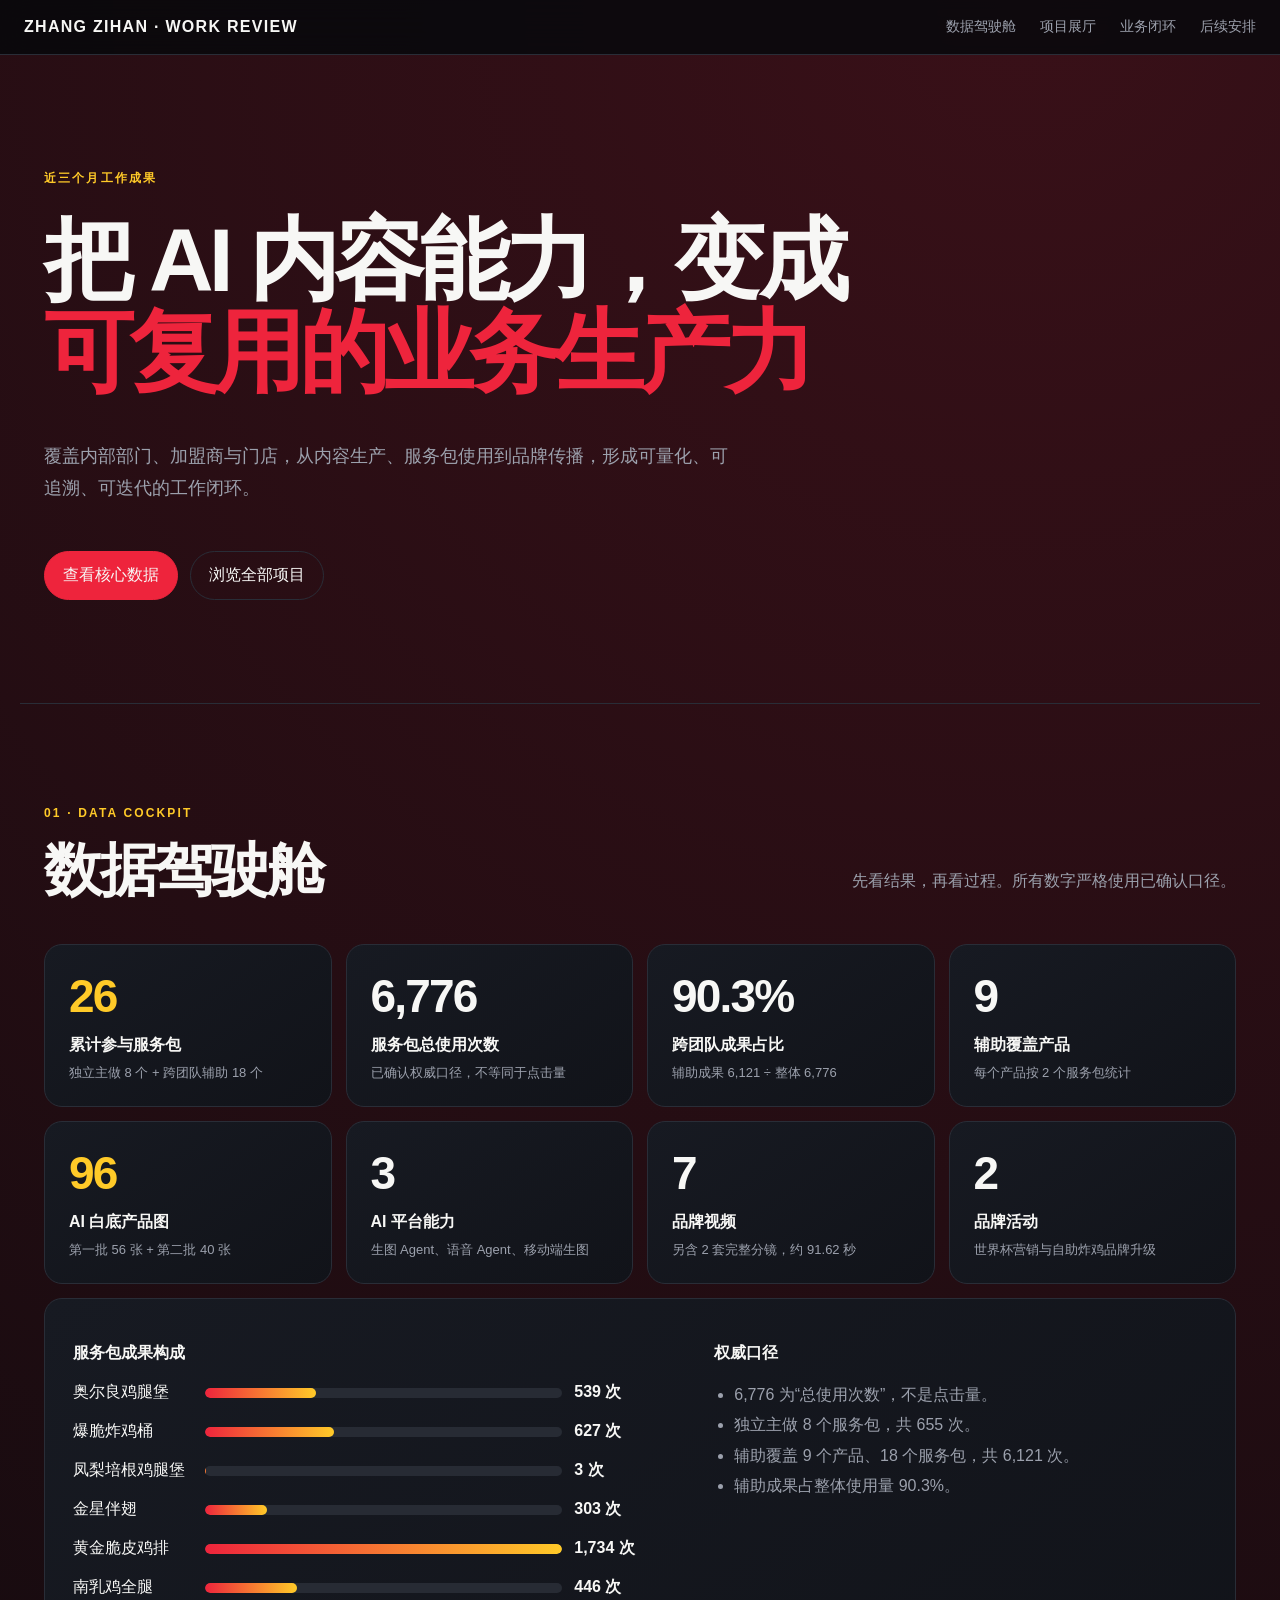
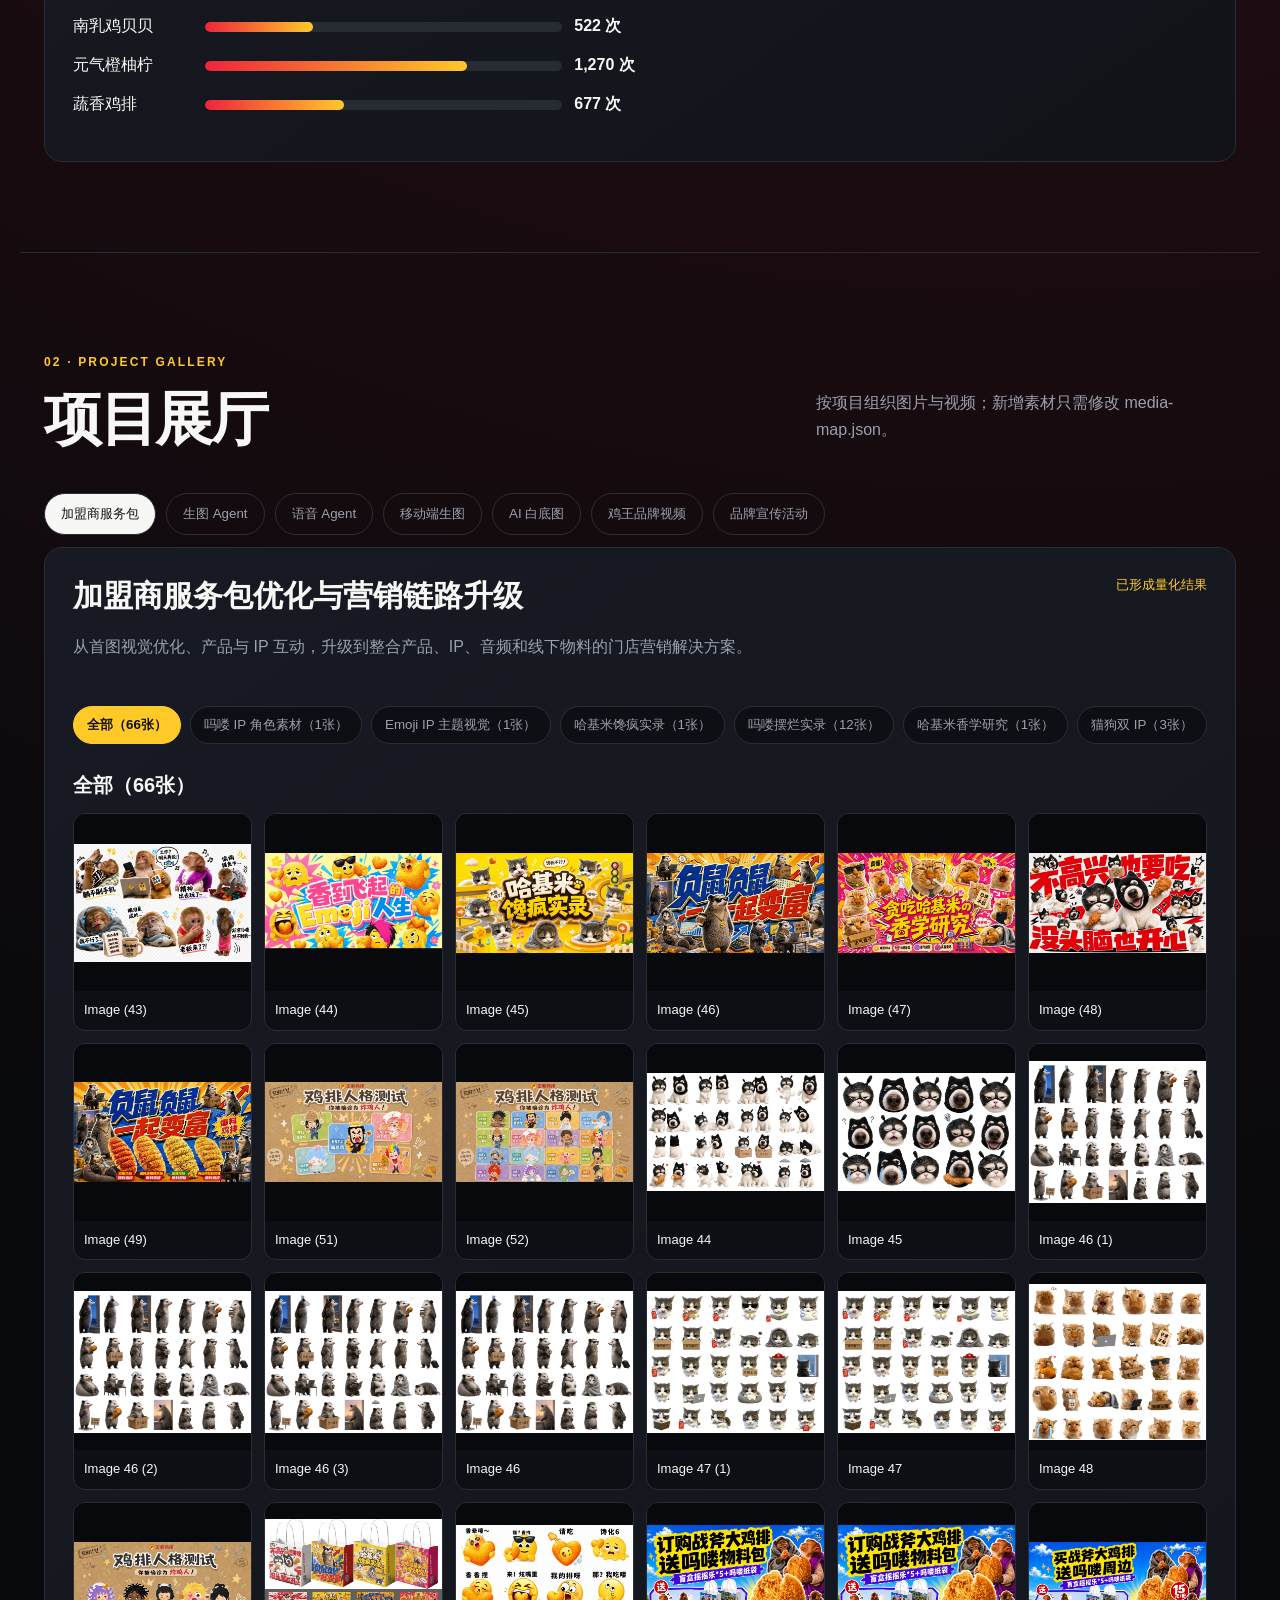
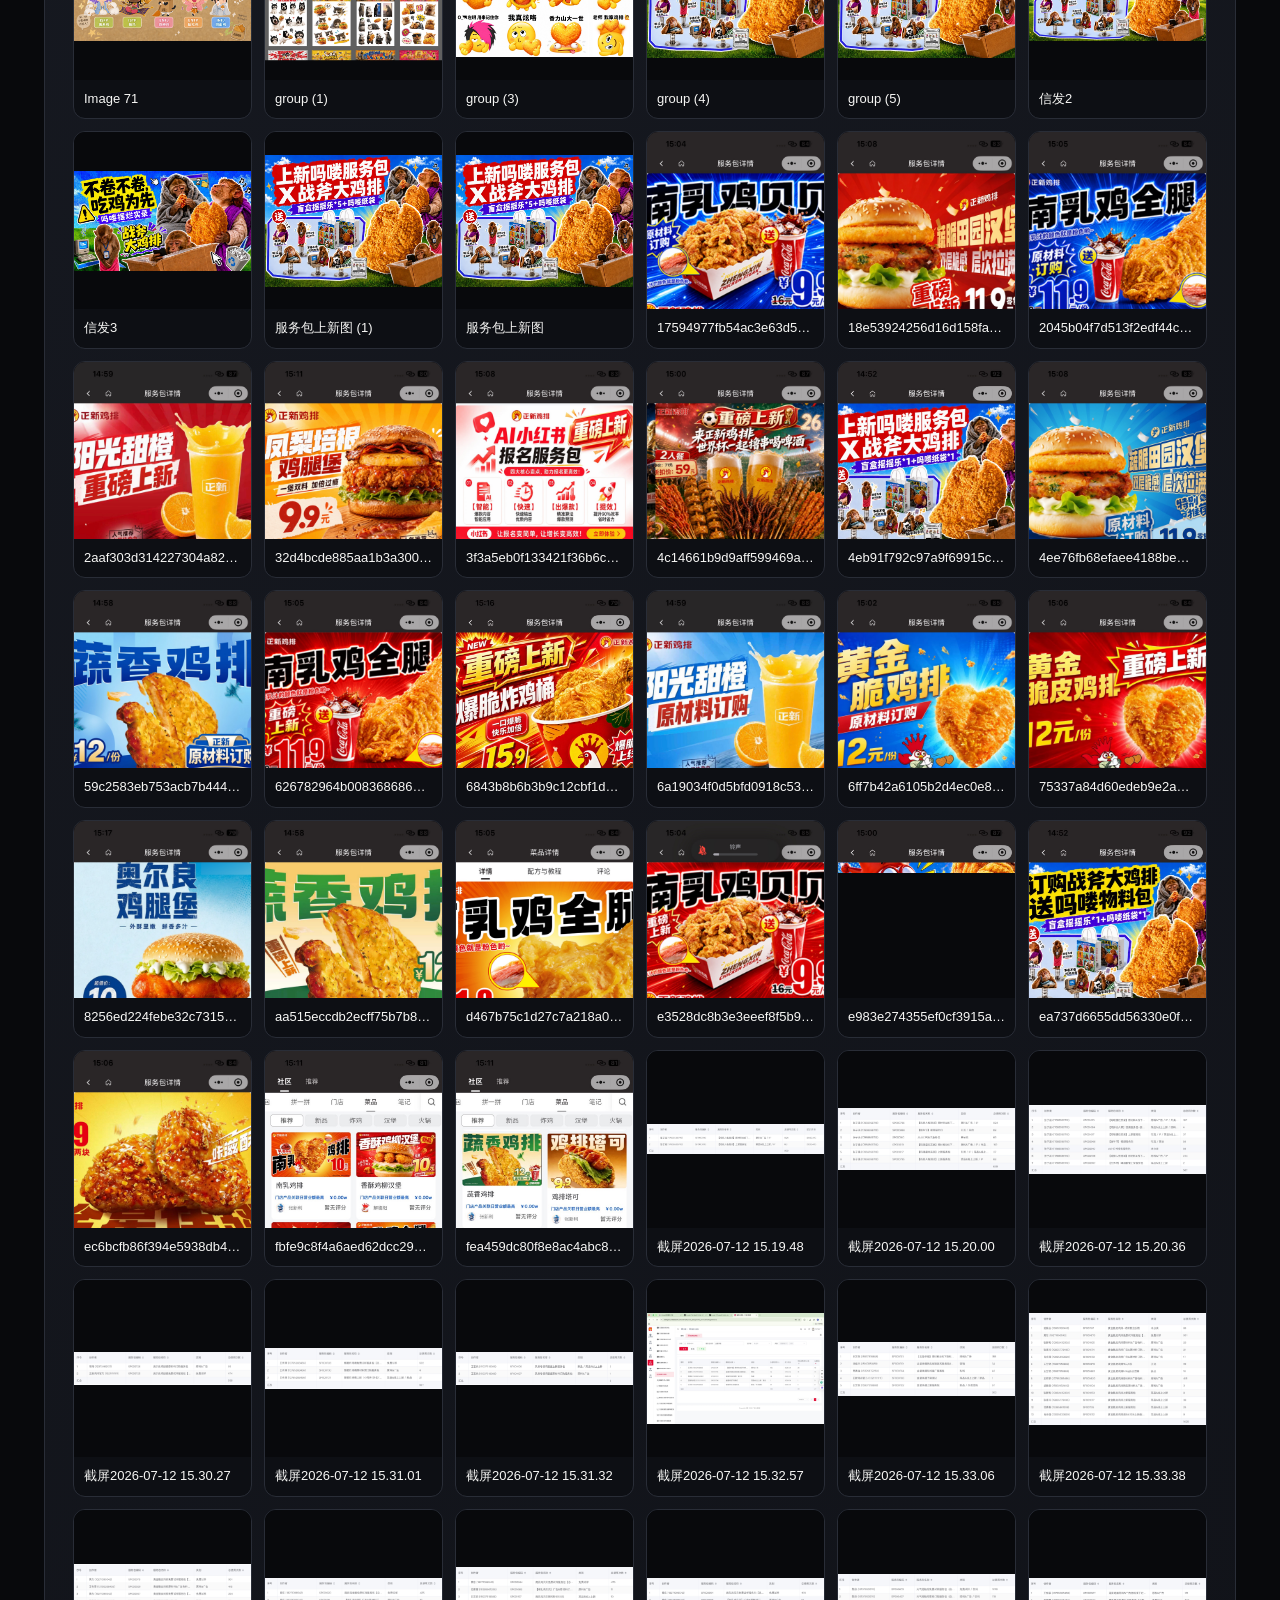
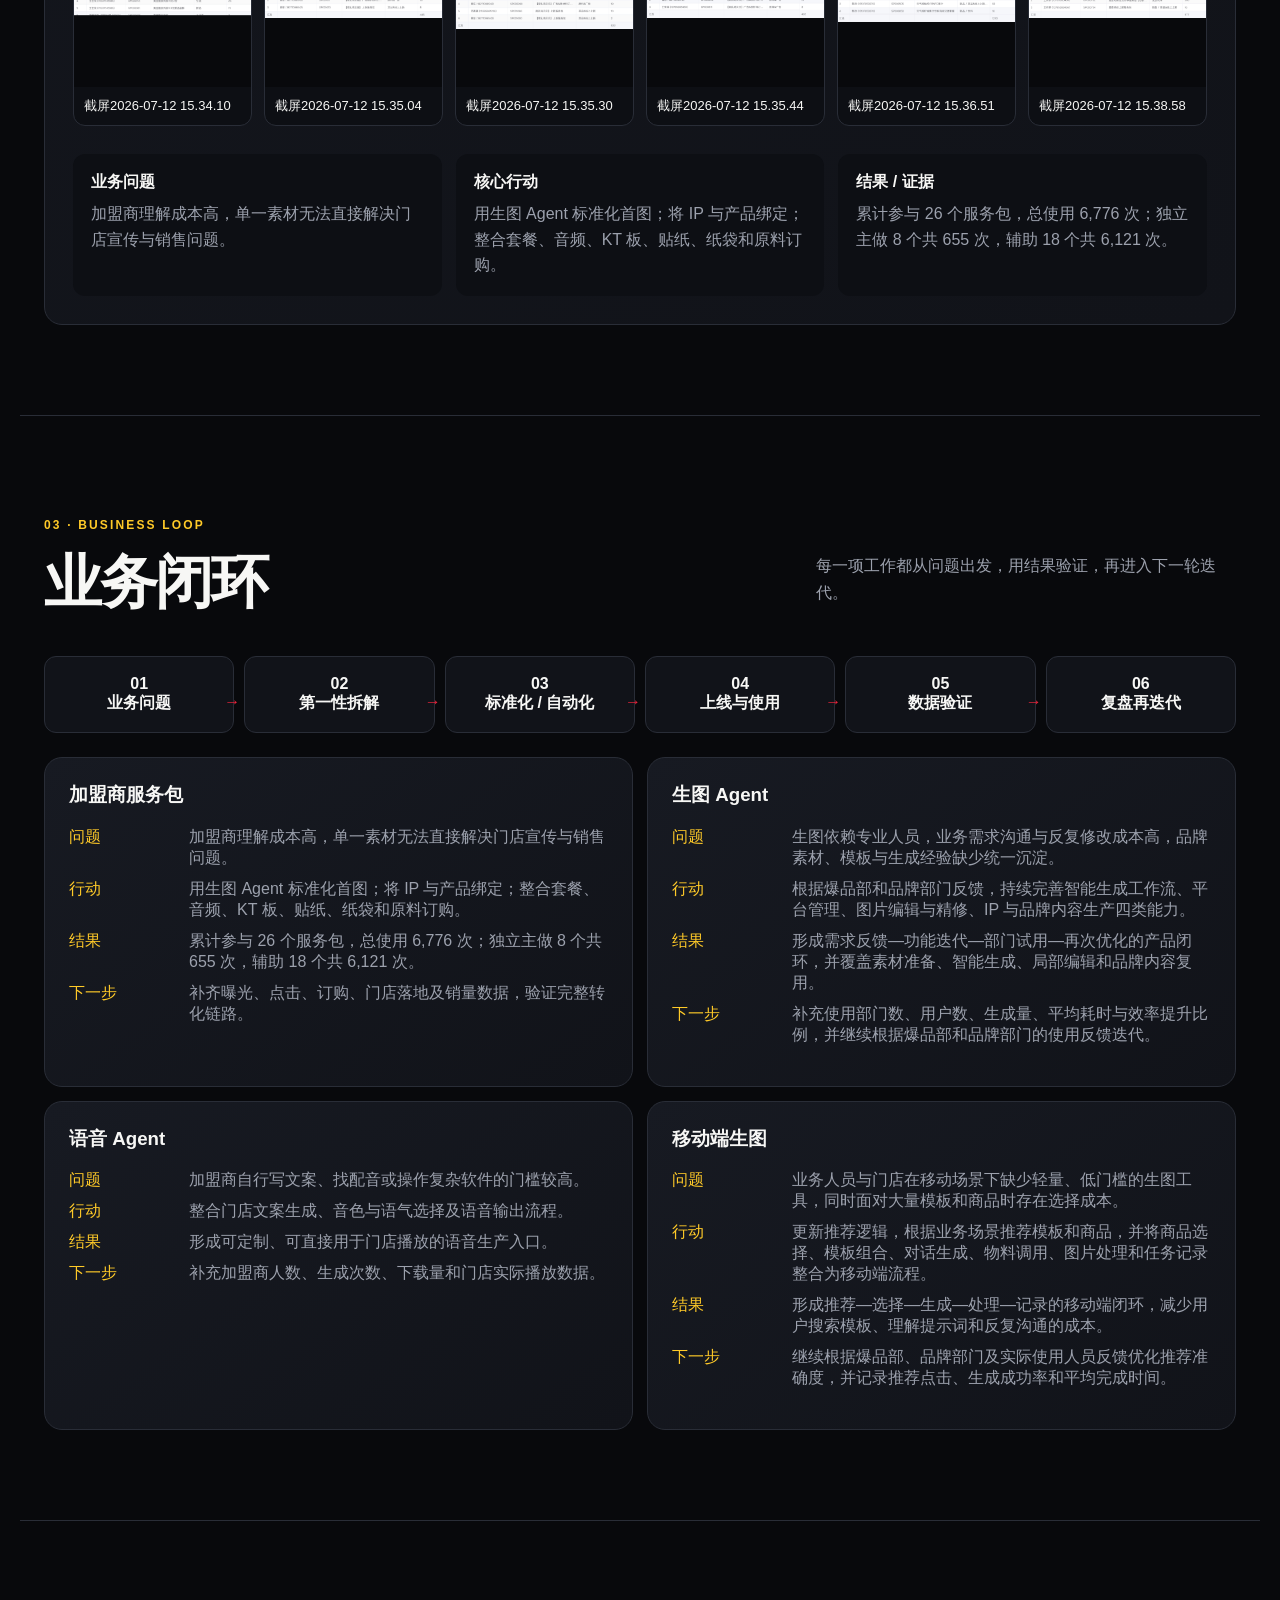
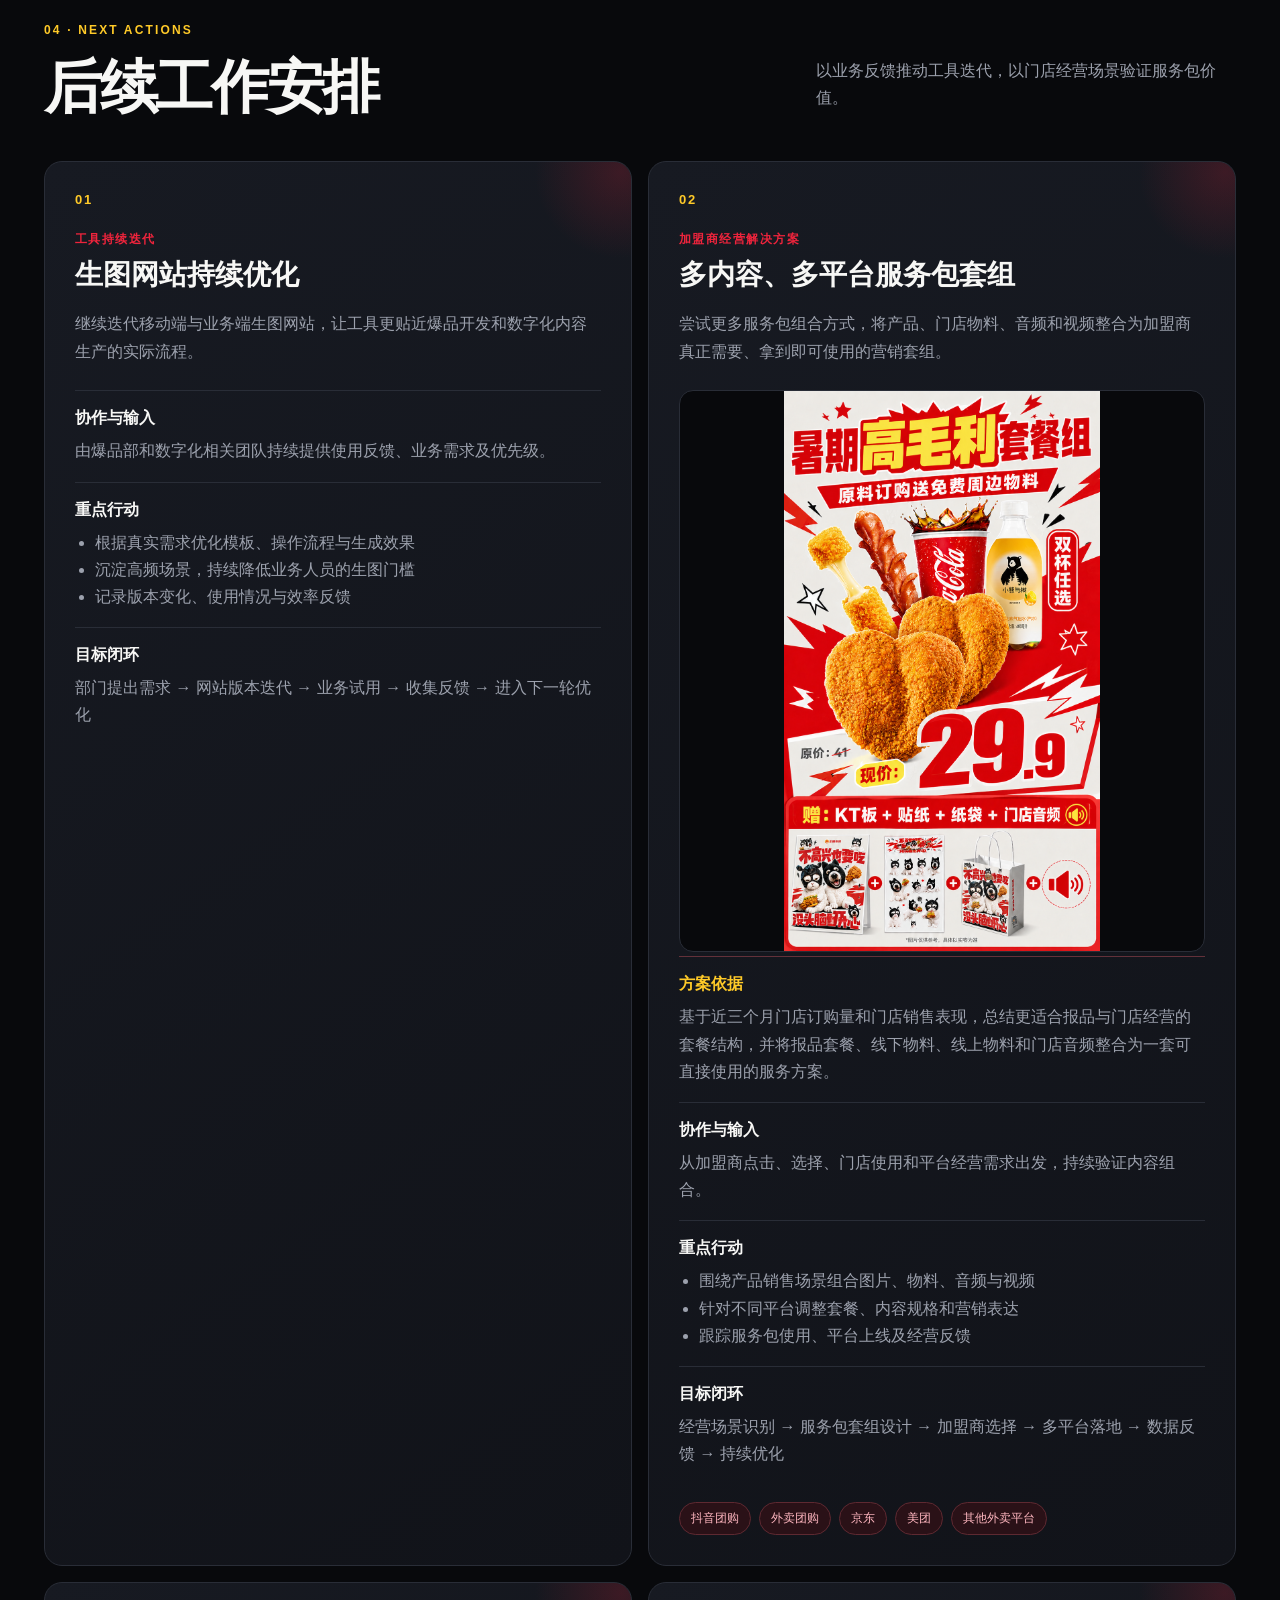
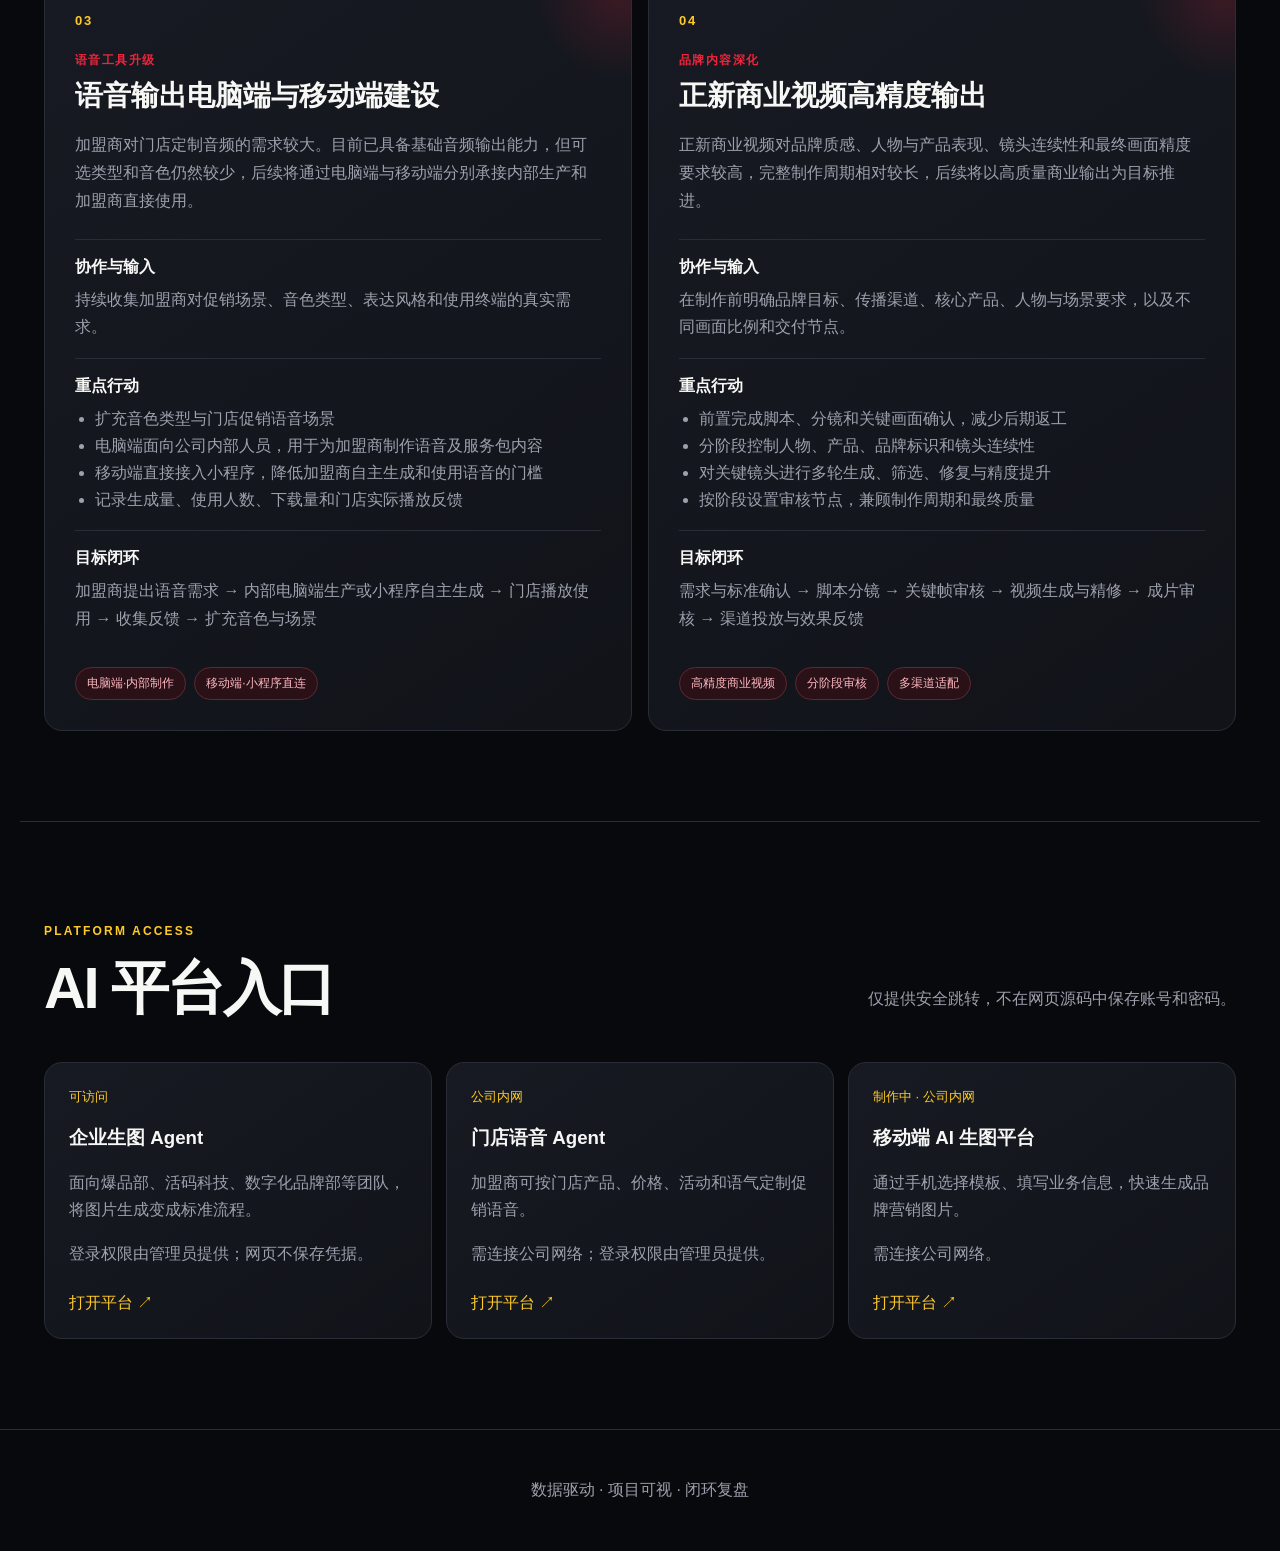
==== index.html @ a42e423d "发布张子涵三个月工作汇报网页" ====
<!doctype html>
<html lang="zh-CN">
<head>
  <meta charset="UTF-8" />
  <meta name="viewport" content="width=device-width, initial-scale=1.0" />
  <meta name="description" content="张子涵近三个月工作成果：数据驾驶舱、项目展厅与业务闭环" />
  <title>近三个月工作成果｜张子涵</title>
  <link rel="stylesheet" href="styles.css" />
  <link rel="stylesheet" href="media.css" />
  <link rel="stylesheet" href="future.css" />
  <link rel="stylesheet" href="future-layout.css" />
</head>
<body>
  <header class="topbar">
    <a class="brand" href="#top">ZHANG ZIHAN · WORK REVIEW</a>
    <nav aria-label="主导航">
      <a href="#dashboard">数据驾驶舱</a><a href="#gallery">项目展厅</a><a href="#loop">业务闭环</a><a href="#future">后续安排</a>
    </nav>
  </header>
  <main id="top">
    <section class="hero">
      <p class="eyebrow">近三个月工作成果</p>
      <h1>把 AI 内容能力，变成<br><span>可复用的业务生产力</span></h1>
      <p class="hero-copy">覆盖内部部门、加盟商与门店，从内容生产、服务包使用到品牌传播，形成可量化、可追溯、可迭代的工作闭环。</p>
      <div class="hero-actions"><a class="button primary" href="#dashboard">查看核心数据</a><a class="button" href="#gallery">浏览全部项目</a></div>
    </section>

    <section id="dashboard" class="section">
      <div class="section-head"><div><p class="eyebrow">01 · DATA COCKPIT</p><h2>数据驾驶舱</h2></div><p>先看结果，再看过程。所有数字严格使用已确认口径。</p></div>
      <div id="metric-grid" class="metric-grid"></div>
      <div class="panel split">
        <div><p class="panel-label">服务包成果构成</p><div id="package-bars" class="bars"></div></div>
        <div><p class="panel-label">权威口径</p><ul class="notes"><li>6,776 为“总使用次数”，不是点击量。</li><li>独立主做 8 个服务包，共 655 次。</li><li>辅助覆盖 9 个产品、18 个服务包，共 6,121 次。</li><li>辅助成果占整体使用量 90.3%。</li></ul></div>
      </div>
    </section>

    <section id="gallery" class="section">
      <div class="section-head"><div><p class="eyebrow">02 · PROJECT GALLERY</p><h2>项目展厅</h2></div><p>按项目组织图片与视频；新增素材只需修改 media-map.json。</p></div>
      <div id="project-tabs" class="tabs" role="tablist"></div>
      <article id="project-view" class="project-view"></article>
    </section>

    <section id="loop" class="section">
      <div class="section-head"><div><p class="eyebrow">03 · BUSINESS LOOP</p><h2>业务闭环</h2></div><p>每一项工作都从问题出发，用结果验证，再进入下一轮迭代。</p></div>
      <div id="loop-flow" class="loop-flow"></div>
      <div id="project-loops" class="loop-cards"></div>
    </section>

    <section id="future" class="section future-section">
      <div class="section-head"><div><p class="eyebrow">04 · NEXT ACTIONS</p><h2>后续工作安排</h2></div><p>以业务反馈推动工具迭代，以门店经营场景验证服务包价值。</p></div>
      <div id="future-plan-grid" class="future-plan-grid"></div>
    </section>

    <section class="section platform-section">
      <div class="section-head"><div><p class="eyebrow">PLATFORM ACCESS</p><h2>AI 平台入口</h2></div><p>仅提供安全跳转，不在网页源码中保存账号和密码。</p></div>
      <div id="platform-grid" class="platform-grid"></div>
    </section>
  </main>
  <dialog id="lightbox"><button id="lightbox-close" aria-label="关闭">×</button><button id="lightbox-prev" class="lightbox-nav" aria-label="上一张">‹</button><img id="lightbox-image" alt="" /><button id="lightbox-next" class="lightbox-nav" aria-label="下一张">›</button><p id="lightbox-caption"></p></dialog>
  <footer>数据驱动 · 项目可视 · 闭环复盘</footer>
  <script src="app.js?v=20260713-agent"></script>
</body>
</html>
---- styles.css ----
:root{--bg:#08090c;--panel:#111319;--panel2:#171a22;--text:#f7f7f5;--muted:#9ca1ad;--red:#ee243c;--yellow:#ffca28;--line:#292d37;--max:1240px}*{box-sizing:border-box}html{scroll-behavior:smooth}body{margin:0;background:radial-gradient(circle at 80% 0,#391018 0,transparent 30%),var(--bg);color:var(--text);font-family:Inter,"PingFang SC","Microsoft YaHei",sans-serif}.topbar{position:sticky;top:0;z-index:10;display:flex;justify-content:space-between;align-items:center;padding:18px max(24px,calc((100vw - var(--max))/2));background:#08090cdb;backdrop-filter:blur(16px);border-bottom:1px solid var(--line)}a{color:inherit;text-decoration:none}.brand{font-weight:800;letter-spacing:.08em}.topbar nav{display:flex;gap:24px;color:var(--muted);font-size:14px}.hero,.section{max-width:var(--max);margin:auto;padding:90px 24px}.hero{min-height:72vh;display:flex;flex-direction:column;justify-content:center}.eyebrow{color:var(--yellow);font-size:12px;letter-spacing:.18em;font-weight:800;text-transform:uppercase}.hero h1{font-size:clamp(44px,7vw,92px);line-height:1.02;letter-spacing:-.055em;margin:16px 0 24px;max-width:1000px}.hero h1 span{color:var(--red)}.hero-copy{max-width:700px;color:var(--muted);font-size:18px;line-height:1.8}.hero-actions{display:flex;gap:12px;margin-top:28px}.button{border:1px solid var(--line);padding:13px 18px;border-radius:999px}.button.primary{background:var(--red);border-color:var(--red)}.section{border-top:1px solid var(--line)}.section-head{display:flex;justify-content:space-between;align-items:end;gap:30px;margin-bottom:34px}.section-head h2{font-size:clamp(32px,5vw,58px);margin:8px 0 0;letter-spacing:-.04em}.section-head>p{color:var(--muted);max-width:420px;line-height:1.7}.metric-grid{display:grid;grid-template-columns:repeat(4,1fr);gap:14px}.metric-card,.panel,.project-view,.loop-card,.platform-card{background:linear-gradient(145deg,var(--panel2),var(--panel));border:1px solid var(--line);border-radius:18px}.metric-card{padding:24px;min-height:160px}.metric-value{font-size:46px;font-weight:850;letter-spacing:-.04em}.metric-card:nth-child(1) .metric-value,.metric-card:nth-child(5) .metric-value{color:var(--yellow)}.metric-label{font-weight:700;margin-top:12px}.metric-note{color:var(--muted);font-size:13px;margin-top:8px}.panel{padding:28px;margin-top:14px}.split{display:grid;grid-template-columns:1.2fr 1fr;gap:50px}.panel-label{font-weight:800}.bar-row{display:grid;grid-template-columns:120px 1fr 90px;gap:12px;align-items:center;margin:18px 0}.bar-track{height:10px;background:#272b34;border-radius:99px;overflow:hidden}.bar-fill{height:100%;background:linear-gradient(90deg,var(--red),var(--yellow));border-radius:99px}.notes{color:var(--muted);line-height:1.9;padding-left:20px}.tabs{display:flex;gap:10px;overflow:auto;padding-bottom:12px}.tab{white-space:nowrap;background:transparent;color:var(--muted);border:1px solid var(--line);padding:11px 16px;border-radius:999px;cursor:pointer}.tab.active{background:var(--text);color:#111}.project-view{padding:28px}.project-title-row{display:flex;justify-content:space-between;gap:30px}.project-title-row h3{font-size:30px;margin:0 0 10px}.project-summary{color:var(--muted);line-height:1.7;max-width:760px}.status{color:var(--yellow);font-size:13px}.carousel{margin-top:26px}.carousel-stage{position:relative;display:grid;place-items:center;min-height:500px;background:#08090c;border-radius:14px;overflow:hidden}.carousel-stage img,.carousel-stage video{width:100%;height:500px;object-fit:contain}.placeholder{color:var(--muted);text-align:center;padding:40px}.carousel-controls{display:flex;justify-content:space-between;align-items:center;margin-top:14px}.carousel-controls button{background:#20232b;color:white;border:1px solid var(--line);padding:9px 14px;border-radius:10px;cursor:pointer}.caption{color:var(--muted);font-size:14px}.thumbs{display:flex;gap:8px;overflow:auto;margin-top:12px}.thumb{width:74px;height:54px;object-fit:cover;border:2px solid transparent;border-radius:8px;cursor:pointer}.thumb.active{border-color:var(--yellow)}.project-details{display:grid;grid-template-columns:repeat(3,1fr);gap:14px;margin-top:28px}.detail-box{padding:18px;background:#0d0f14;border-radius:12px}.detail-box strong{display:block;margin-bottom:8px}.detail-box p{color:var(--muted);line-height:1.6;margin:0}.loop-flow{display:grid;grid-template-columns:repeat(6,1fr);gap:10px}.loop-step{padding:18px 12px;text-align:center;border:1px solid var(--line);border-radius:12px;background:var(--panel);font-weight:700}.loop-step:not(:last-child)::after{content:"→";color:var(--red);float:right;margin-right:-19px}.loop-cards{display:grid;grid-template-columns:repeat(2,1fr);gap:14px;margin-top:24px}.loop-card{padding:24px}.loop-card h3{margin-top:0}.loop-card dl{display:grid;grid-template-columns:70px 1fr;gap:10px;color:var(--muted)}.loop-card dt{color:var(--yellow)}.platform-grid{display:grid;grid-template-columns:repeat(3,1fr);gap:14px}.platform-card{padding:24px}.platform-card p{color:var(--muted);line-height:1.7}.platform-card a{display:inline-block;margin-top:10px;color:var(--yellow)}dialog{width:min(1000px,92vw);background:#0b0d12;color:white;border:1px solid var(--line);border-radius:16px;padding:20px}dialog::backdrop{background:#000c}dialog img{width:100%;max-height:78vh;object-fit:contain}#lightbox-close{float:right;background:none;border:0;color:white;font-size:32px;cursor:pointer}footer{text-align:center;color:var(--muted);padding:50px;border-top:1px solid var(--line)}@media(max-width:900px){.topbar nav{display:none}.metric-grid{grid-template-columns:repeat(2,1fr)}.split,.project-details,.platform-grid{grid-template-columns:1fr}.loop-flow{grid-template-columns:repeat(3,1fr)}.loop-cards{grid-template-columns:1fr}.section-head{align-items:start;flex-direction:column}.carousel-stage,.carousel-stage img,.carousel-stage video{height:380px;min-height:380px}}@media(max-width:560px){.hero,.section{padding:64px 18px}.metric-grid{grid-template-columns:1fr}.loop-flow{grid-template-columns:1fr}.loop-step:not(:last-child)::after{content:"↓";float:none;display:block;margin:12px 0 -30px}.project-view{padding:18px}.carousel-stage,.carousel-stage img,.carousel-stage video{height:320px;min-height:320px}.bar-row{grid-template-columns:90px 1fr 65px}}
---- media.css ----
.media-gallery{margin-top:28px}.gallery-filters{display:flex;gap:9px;overflow-x:auto;padding:2px 0 14px;scrollbar-width:thin}.filter-button{flex:0 0 auto;border:1px solid var(--line);background:#0d0f14;color:var(--muted);padding:9px 13px;border-radius:999px;cursor:pointer}.filter-button.active{background:var(--yellow);border-color:var(--yellow);color:#111;font-weight:800}.gallery-heading{display:flex;justify-content:space-between;align-items:center;margin:14px 0}.gallery-heading h4{font-size:20px;margin:0}.media-grid{display:grid;grid-template-columns:repeat(6,minmax(0,1fr));gap:12px}.media-card{min-width:0;border:1px solid var(--line);border-radius:12px;background:#0d0f14;color:var(--text);overflow:hidden;text-align:left}.image-card{position:relative;padding:0;cursor:pointer;font:inherit}.media-frame{display:grid;place-items:center;width:100%;aspect-ratio:1/1;background:#08090c;overflow:hidden}.media-frame img,.media-frame video{width:100%;height:100%;object-fit:contain}.media-title,.video-card h5{display:block;margin:0;padding:10px 10px 11px;font-size:13px;line-height:1.35;white-space:nowrap;overflow:hidden;text-overflow:ellipsis}.media-description{position:absolute;inset:auto 0 0;display:block;padding:38px 11px 12px;background:linear-gradient(transparent,#050608f2 40%);color:#e9e9e6;font-size:12px;line-height:1.45;opacity:0;transform:translateY(10px);transition:.2s ease;pointer-events:none}.image-card:hover .media-description,.image-card:focus-visible .media-description{opacity:1;transform:none}.video-card p{color:var(--muted);font-size:12px;line-height:1.45;margin:0;padding:0 10px 12px}.project-details{margin-top:28px}#lightbox{position:relative;width:min(1180px,96vw);height:min(920px,94vh);padding:48px 64px 44px;background:#050608;border:1px solid var(--line);overflow:hidden}#lightbox::backdrop{background:#000e}#lightbox-image{display:block;width:100%;height:calc(100% - 42px);max-height:none;object-fit:contain}#lightbox-caption{text-align:center;color:var(--muted);margin:14px 0 0;font-size:14px}#lightbox-close{position:absolute;z-index:2;right:14px;top:9px}.lightbox-nav{position:absolute;z-index:2;top:50%;transform:translateY(-50%);width:44px;height:64px;border:1px solid var(--line);border-radius:12px;background:#171a22dd;color:white;font-size:38px;cursor:pointer}#lightbox-prev{left:10px}#lightbox-next{right:10px}@media(max-width:900px){.media-grid{grid-template-columns:repeat(4,minmax(0,1fr))}}@media(max-width:560px){.media-grid{grid-template-columns:repeat(2,minmax(0,1fr));gap:9px}.project-view{padding:18px}.media-title{font-size:12px;padding:8px}.media-description{display:none}#lightbox{width:100vw;height:100dvh;max-width:none;max-height:none;border:0;border-radius:0;padding:54px 42px 42px}.lightbox-nav{width:36px;height:54px;font-size:30px}#lightbox-prev{left:3px}#lightbox-next{right:3px}#lightbox-caption{font-size:12px}}
---- future.css ----
.future-plan-grid{display:grid;grid-template-columns:repeat(2,minmax(0,1fr));gap:16px}.future-plan-card{position:relative;overflow:hidden;padding:30px;background:linear-gradient(145deg,var(--panel2),var(--panel));border:1px solid var(--line);border-radius:18px}.future-plan-card::after{content:"";position:absolute;width:180px;height:180px;right:-80px;top:-80px;border-radius:50%;background:radial-gradient(circle,var(--red),transparent 68%);opacity:.18}.future-plan-number{color:var(--yellow);font-size:13px;font-weight:800;letter-spacing:.14em}.future-plan-type{color:var(--red);font-size:12px;font-weight:800;letter-spacing:.12em;margin:24px 0 8px}.future-plan-card h3{font-size:28px;margin:0 0 14px}.future-plan-summary{color:var(--muted);line-height:1.75;margin-bottom:24px}.future-plan-block{padding:17px 0;border-top:1px solid var(--line)}.future-plan-block strong{display:block;margin-bottom:8px}.future-plan-block p,.future-plan-block ul{color:var(--muted);line-height:1.7;margin:0}.future-plan-block ul{padding-left:20px}.channel-list{display:flex;flex-wrap:wrap;gap:8px;margin-top:18px}.channel-list span{padding:7px 11px;border:1px solid #5e2931;border-radius:999px;background:#2a1117;color:#ffb7c0;font-size:12px}@media(max-width:760px){.future-plan-grid{grid-template-columns:1fr}.future-plan-card{padding:22px}}
---- future-layout.css ----
.future-plan-grid{grid-template-columns:repeat(2,minmax(0,1fr))}@media(max-width:760px){.future-plan-grid{grid-template-columns:1fr}}
.future-plan-visual{margin:20px 0 4px;border:1px solid var(--line);border-radius:14px;background:#08090c;overflow:hidden}.future-plan-visual img{display:block;width:100%;max-height:560px;object-fit:contain}.plan-basis{border-top-color:#63313a}.plan-basis strong{color:var(--yellow)}
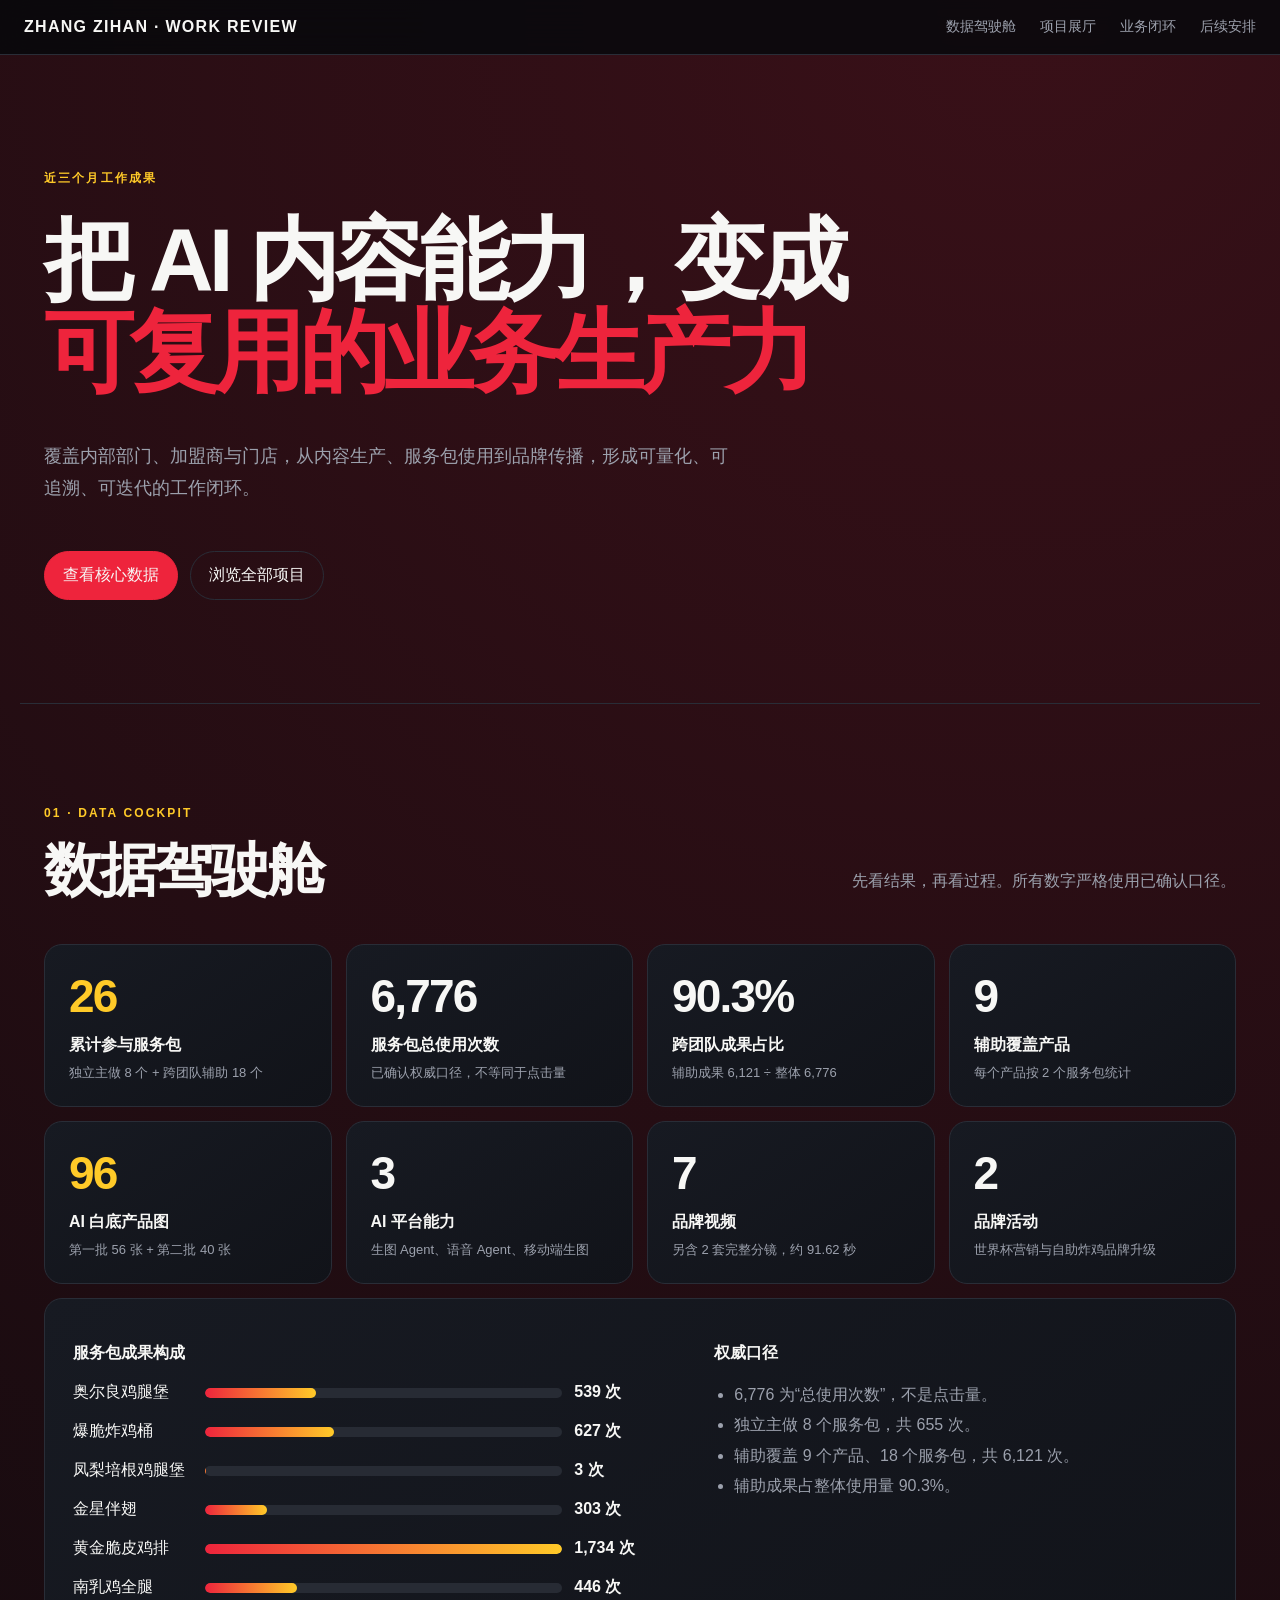
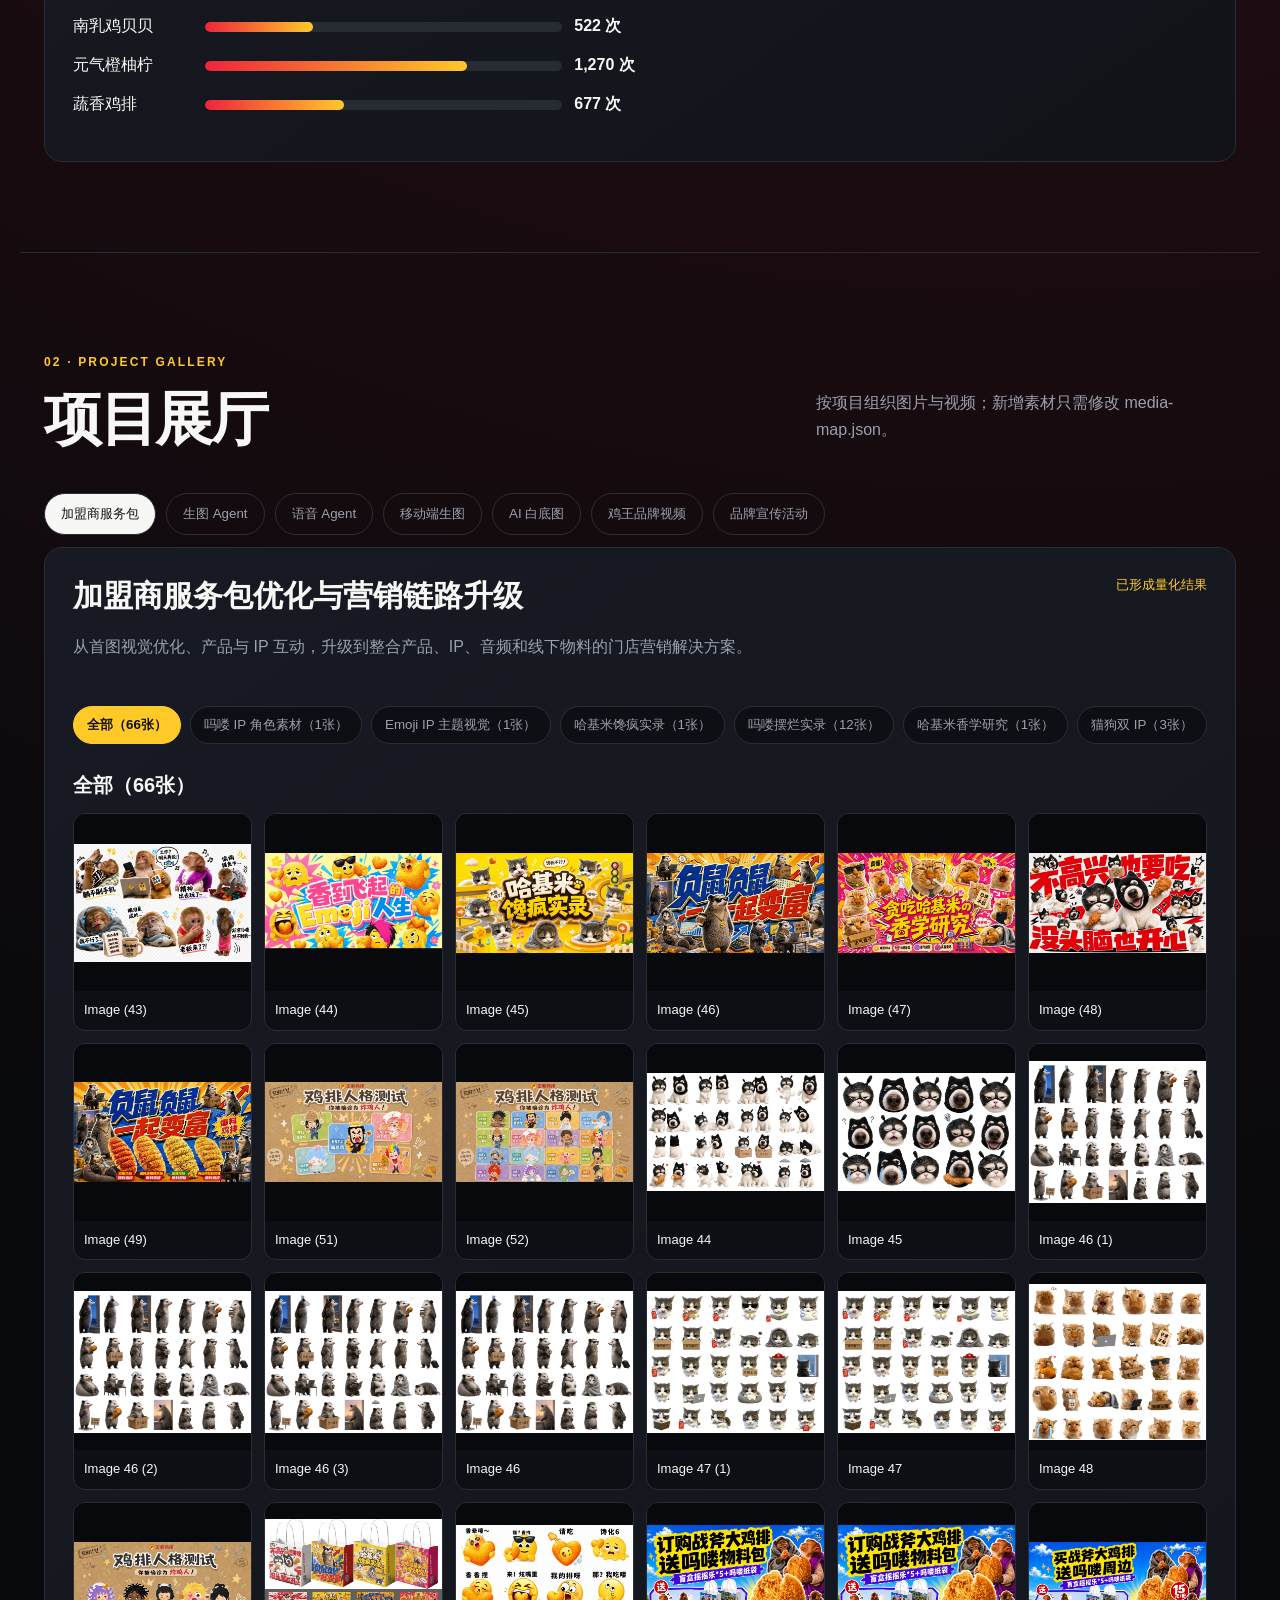
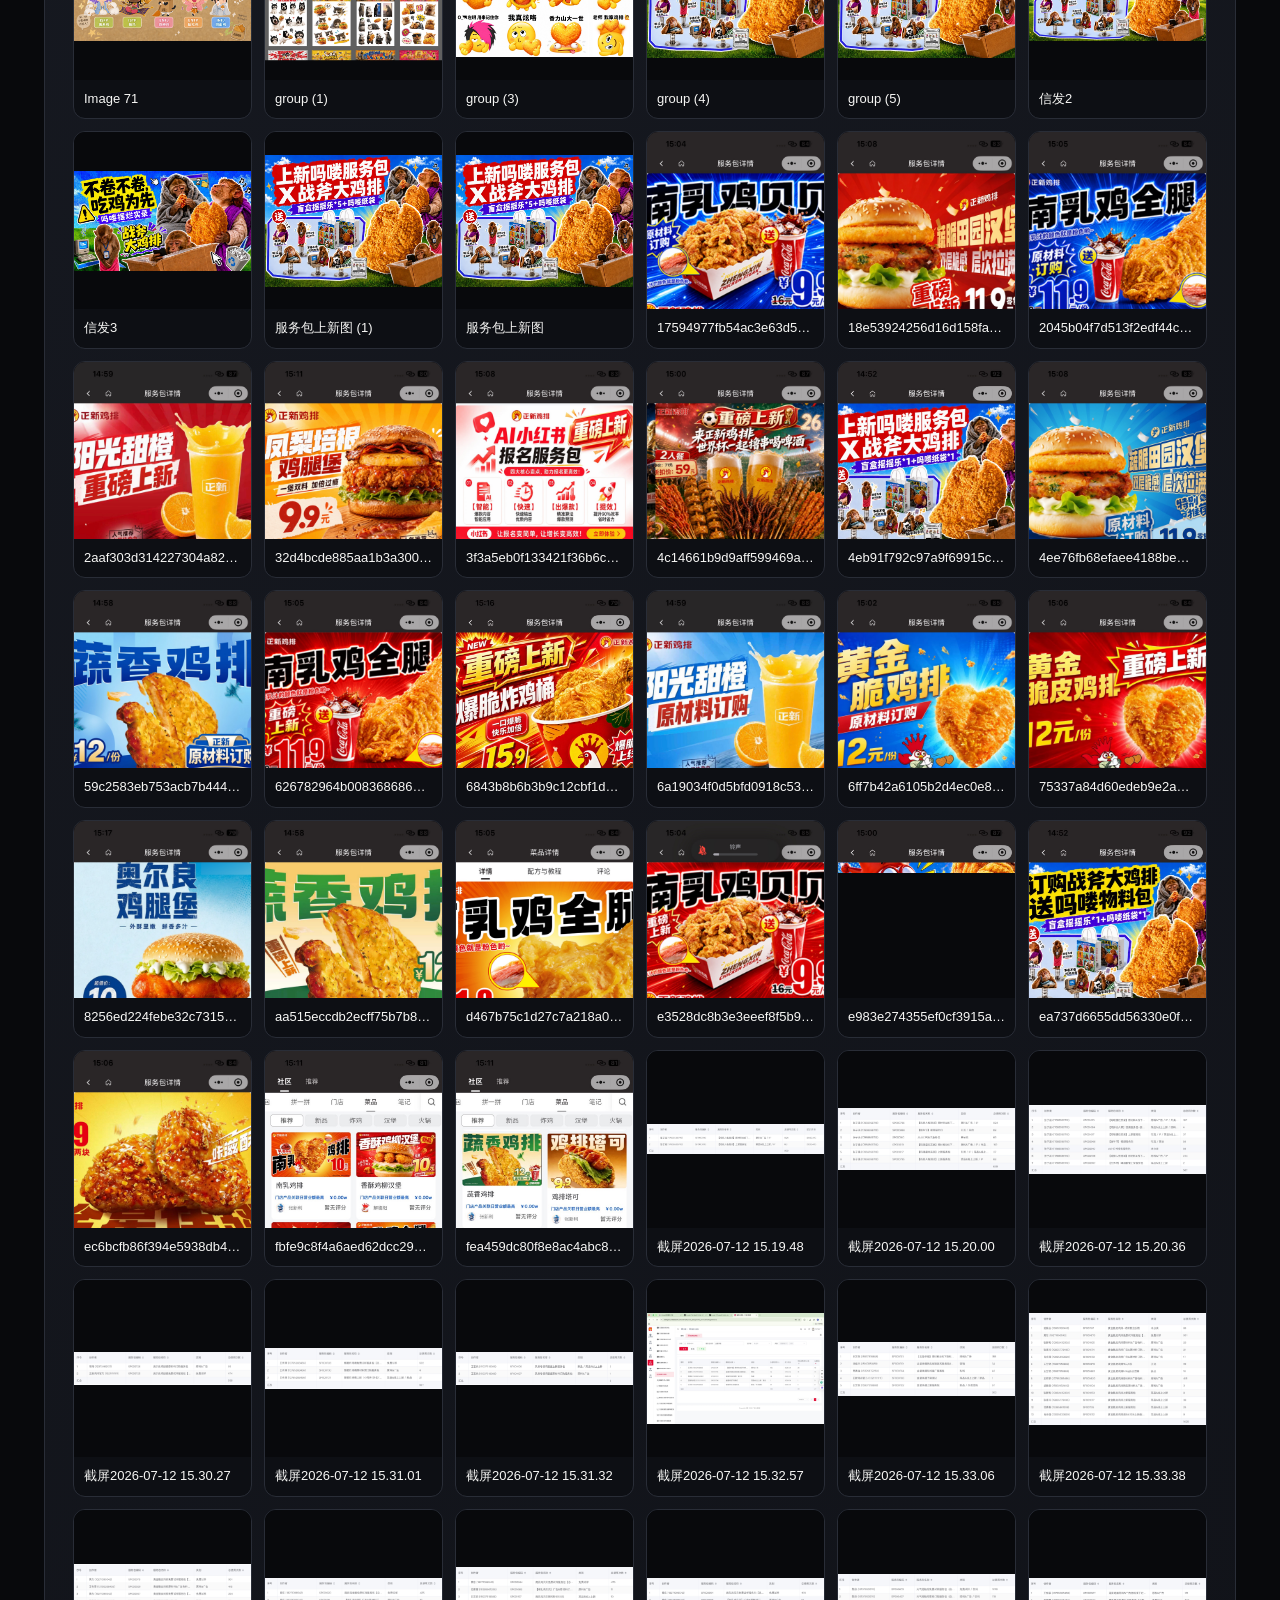
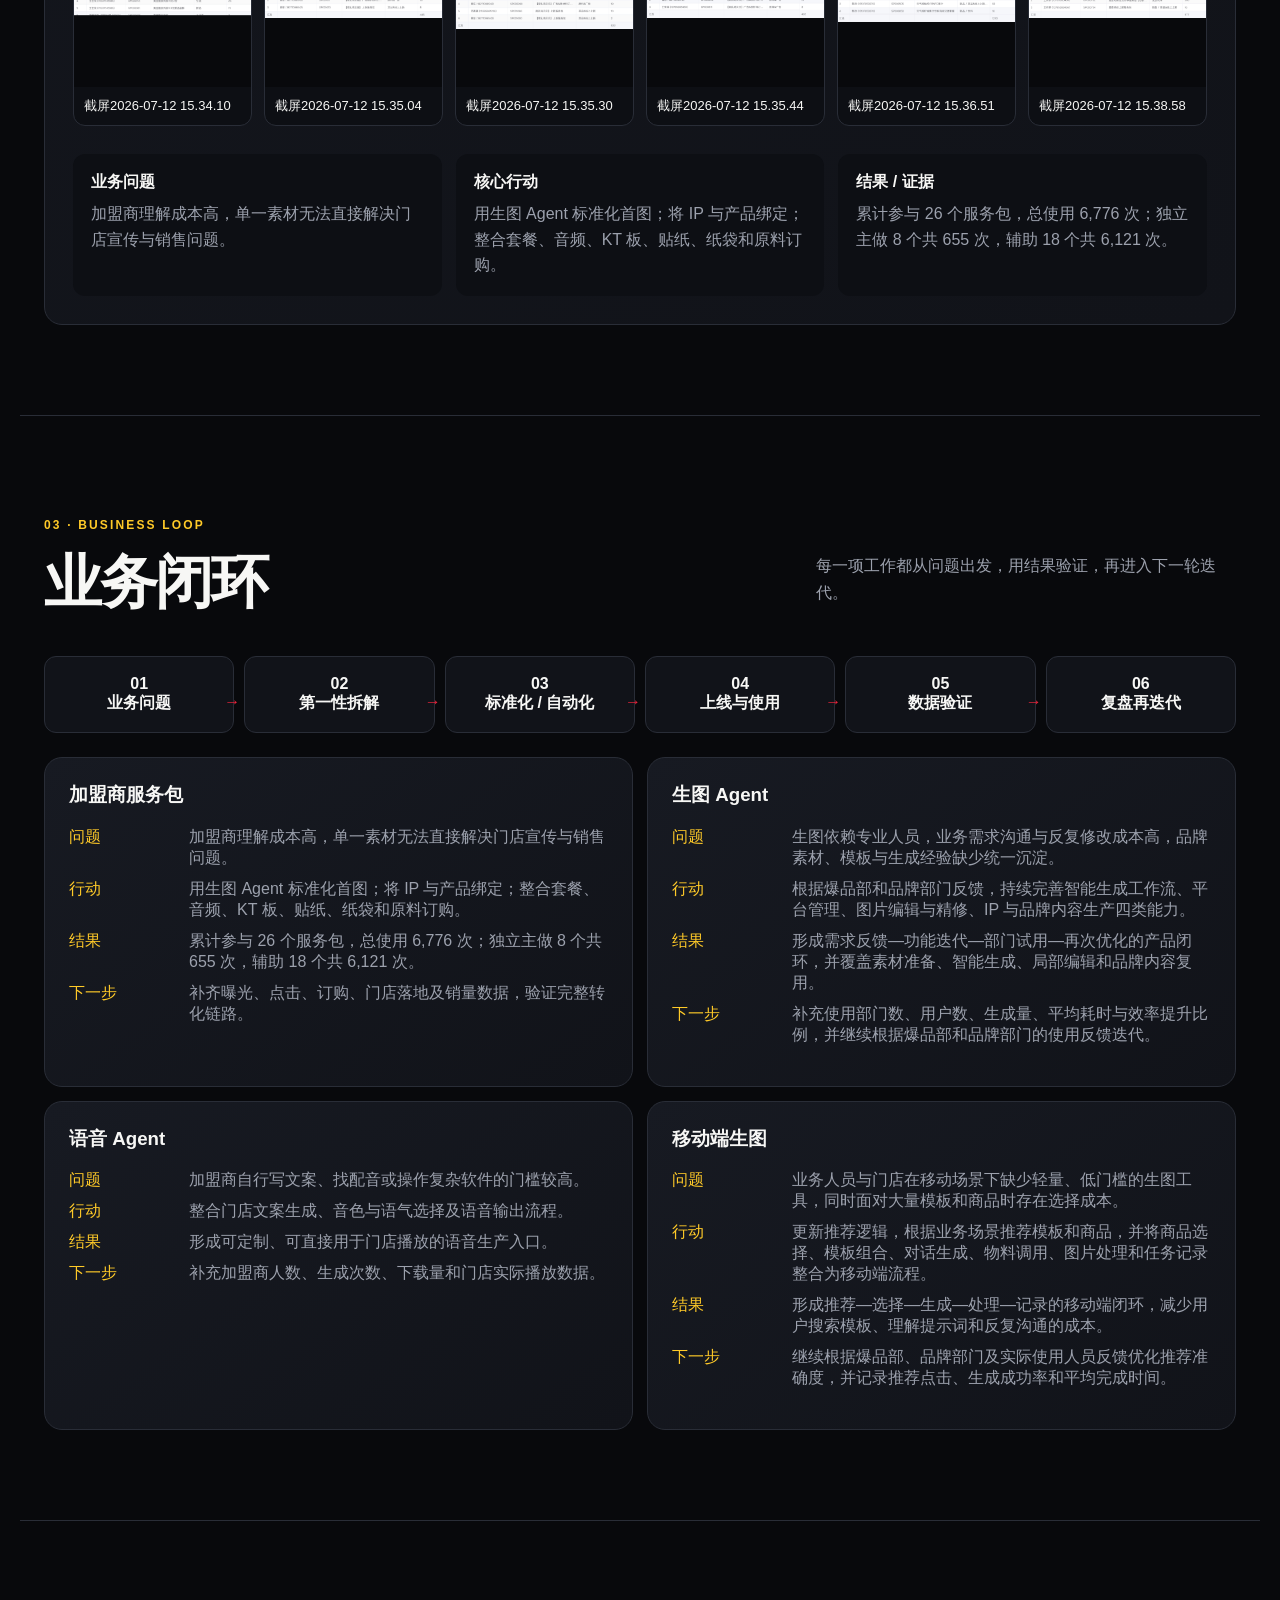
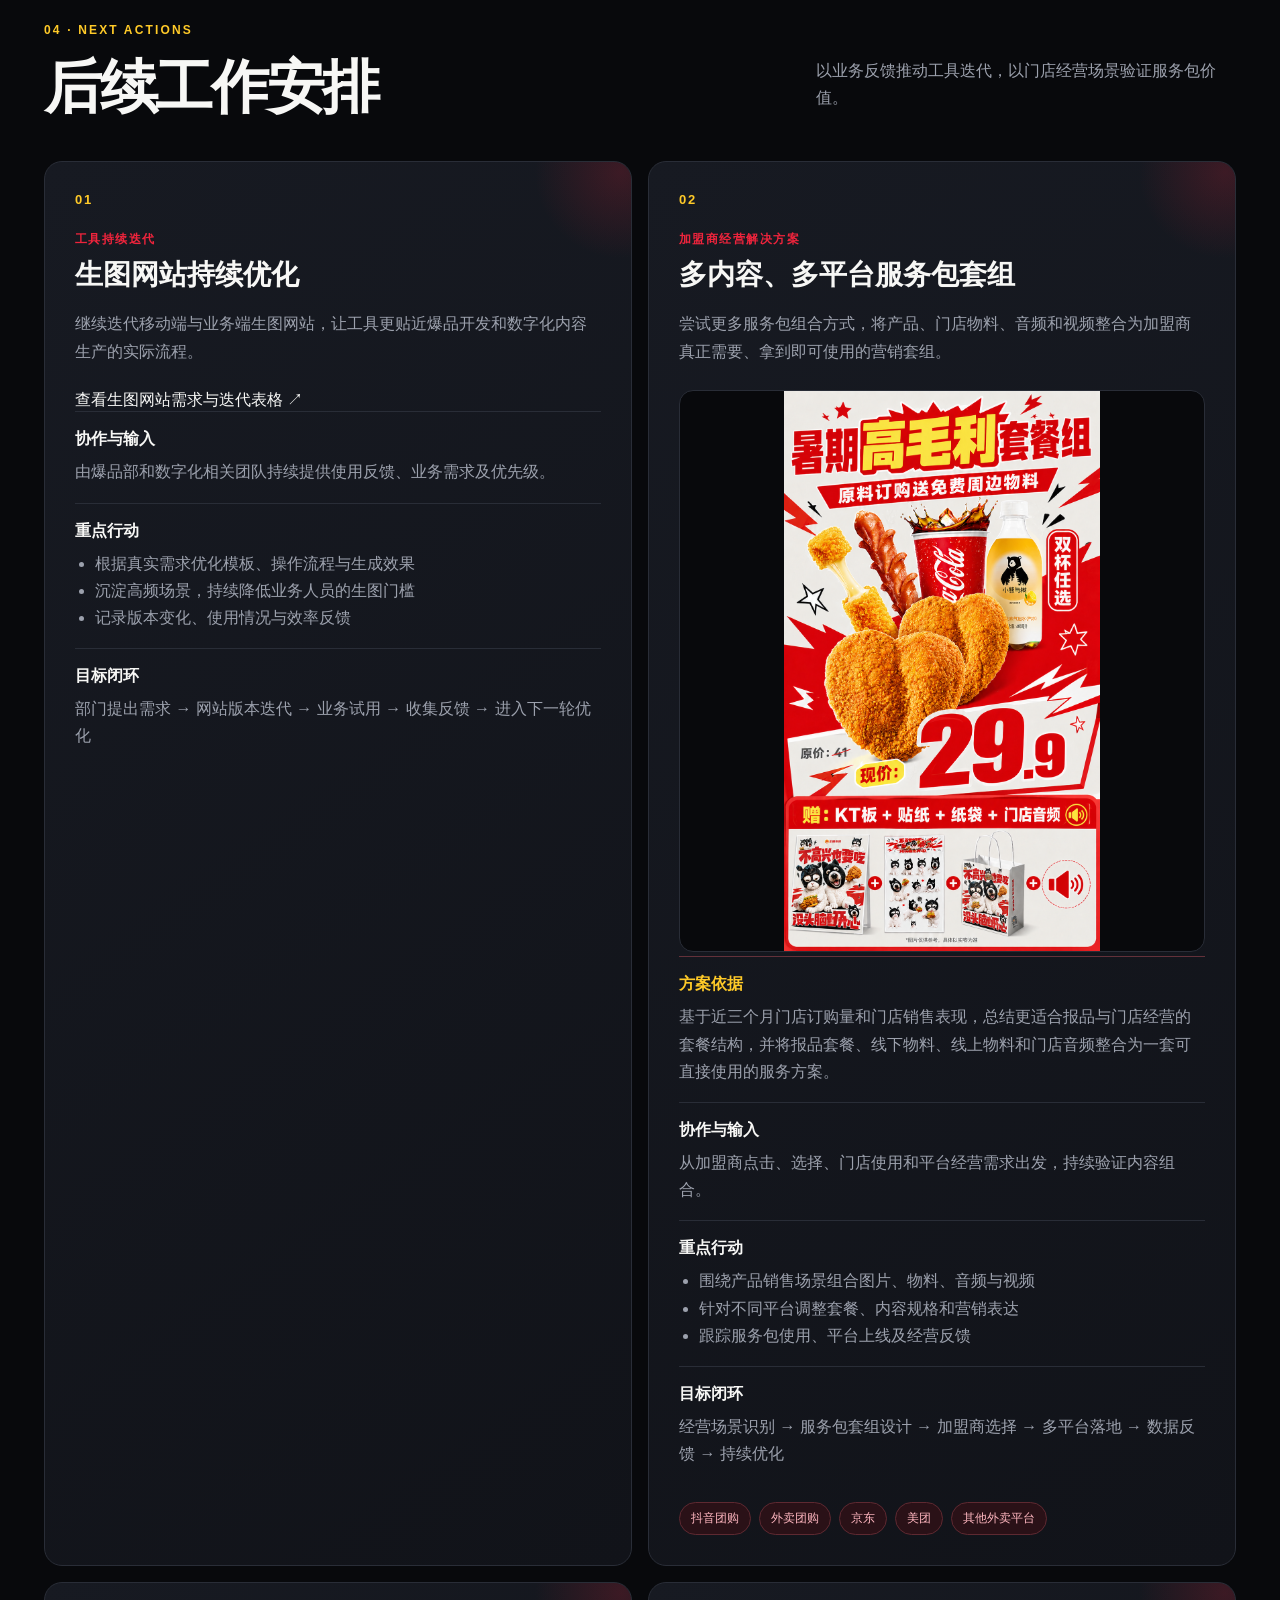
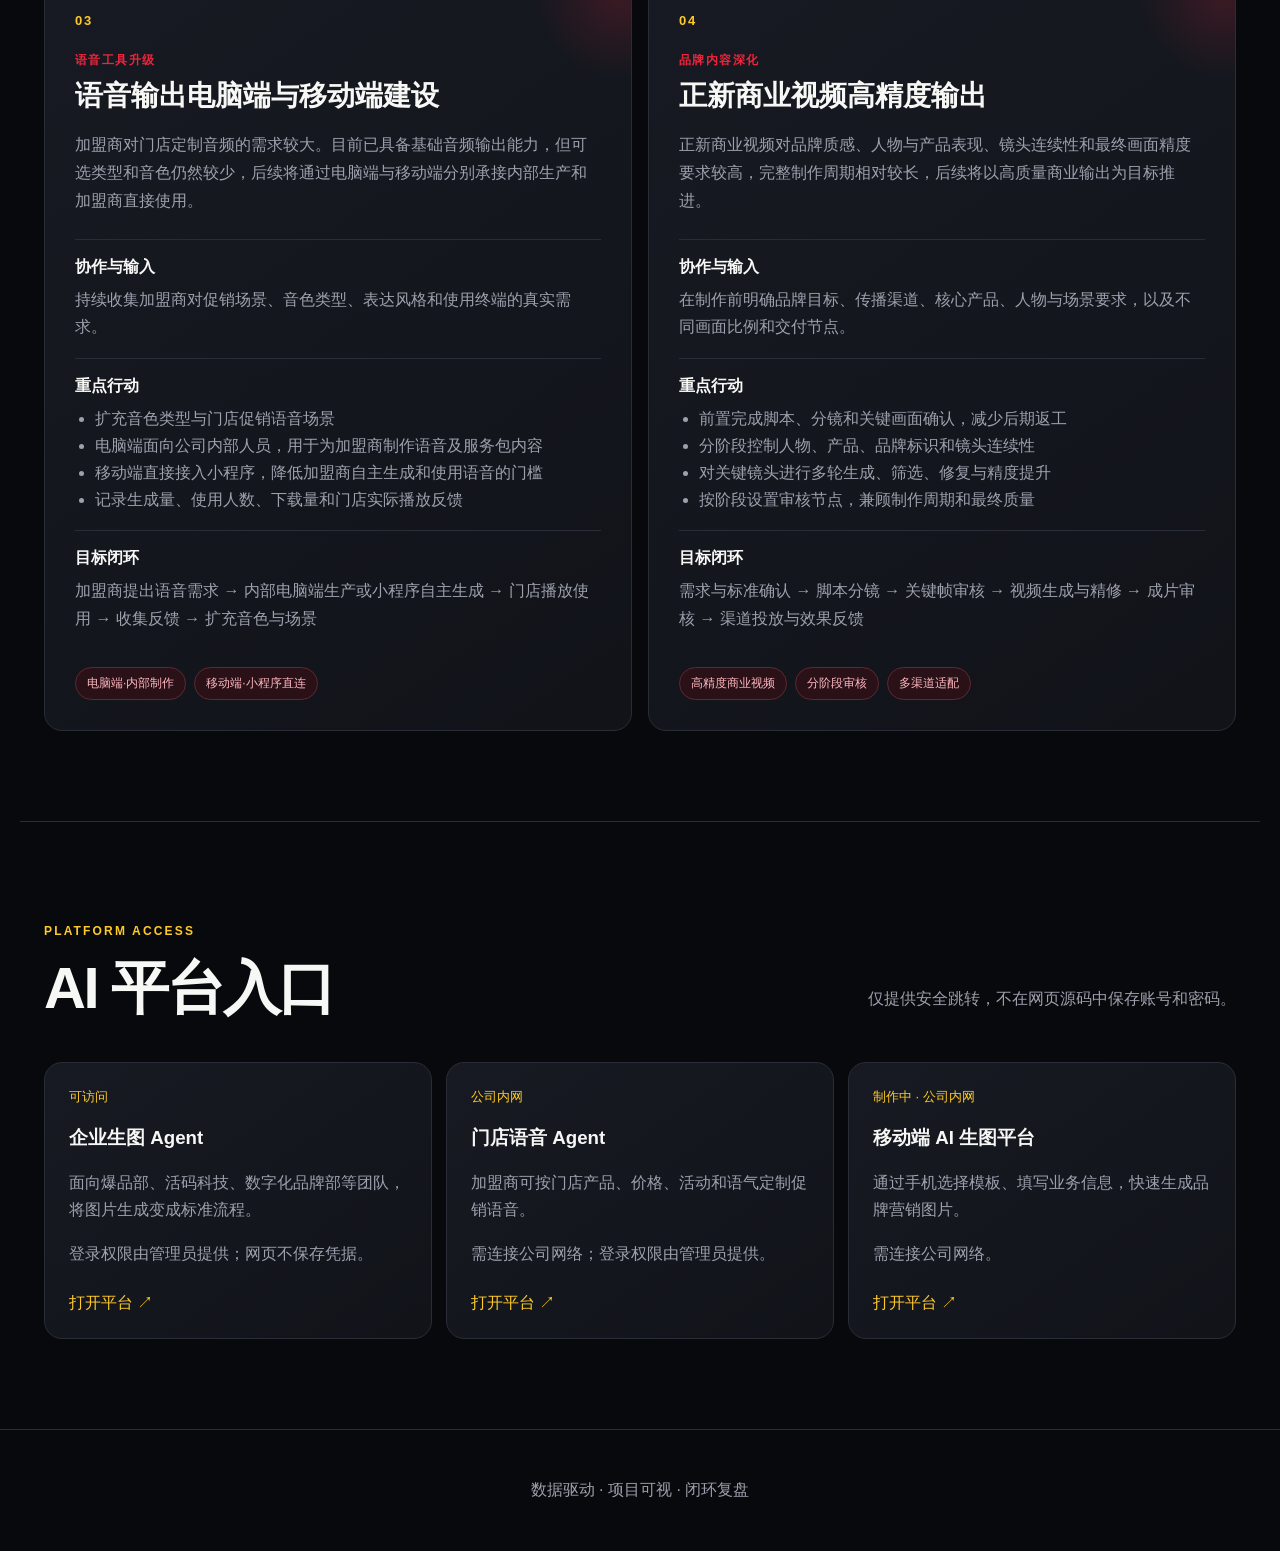
==== commit 311c7ebc: "增加生图网站迭代表格跳转" ====
--- a/index.html
+++ b/index.html
@@ -8,6 +8,7 @@
   <link rel="stylesheet" href="styles.css" />
   <link rel="stylesheet" href="media.css" />
   <link rel="stylesheet" href="future.css" />
+  <link rel="stylesheet" href="future-link.css" />
   <link rel="stylesheet" href="future-layout.css" />
 </head>
 <body>
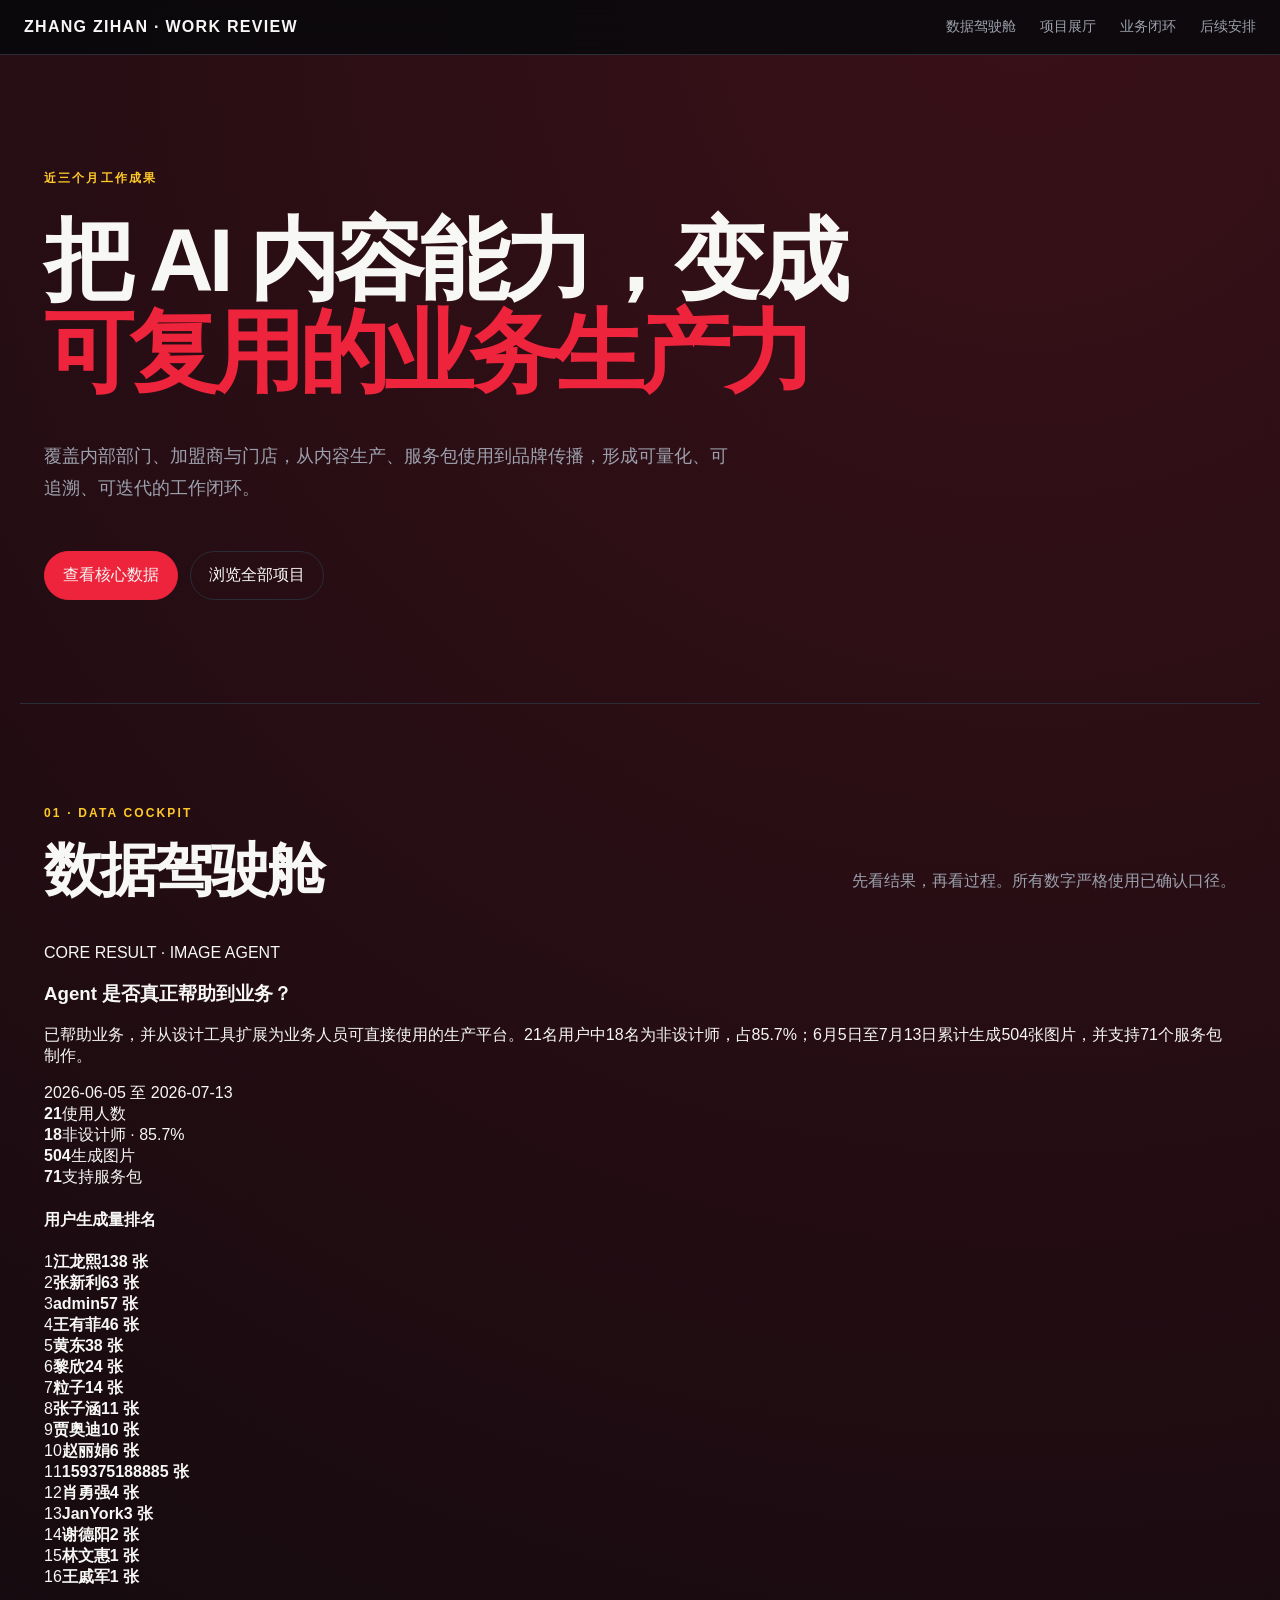
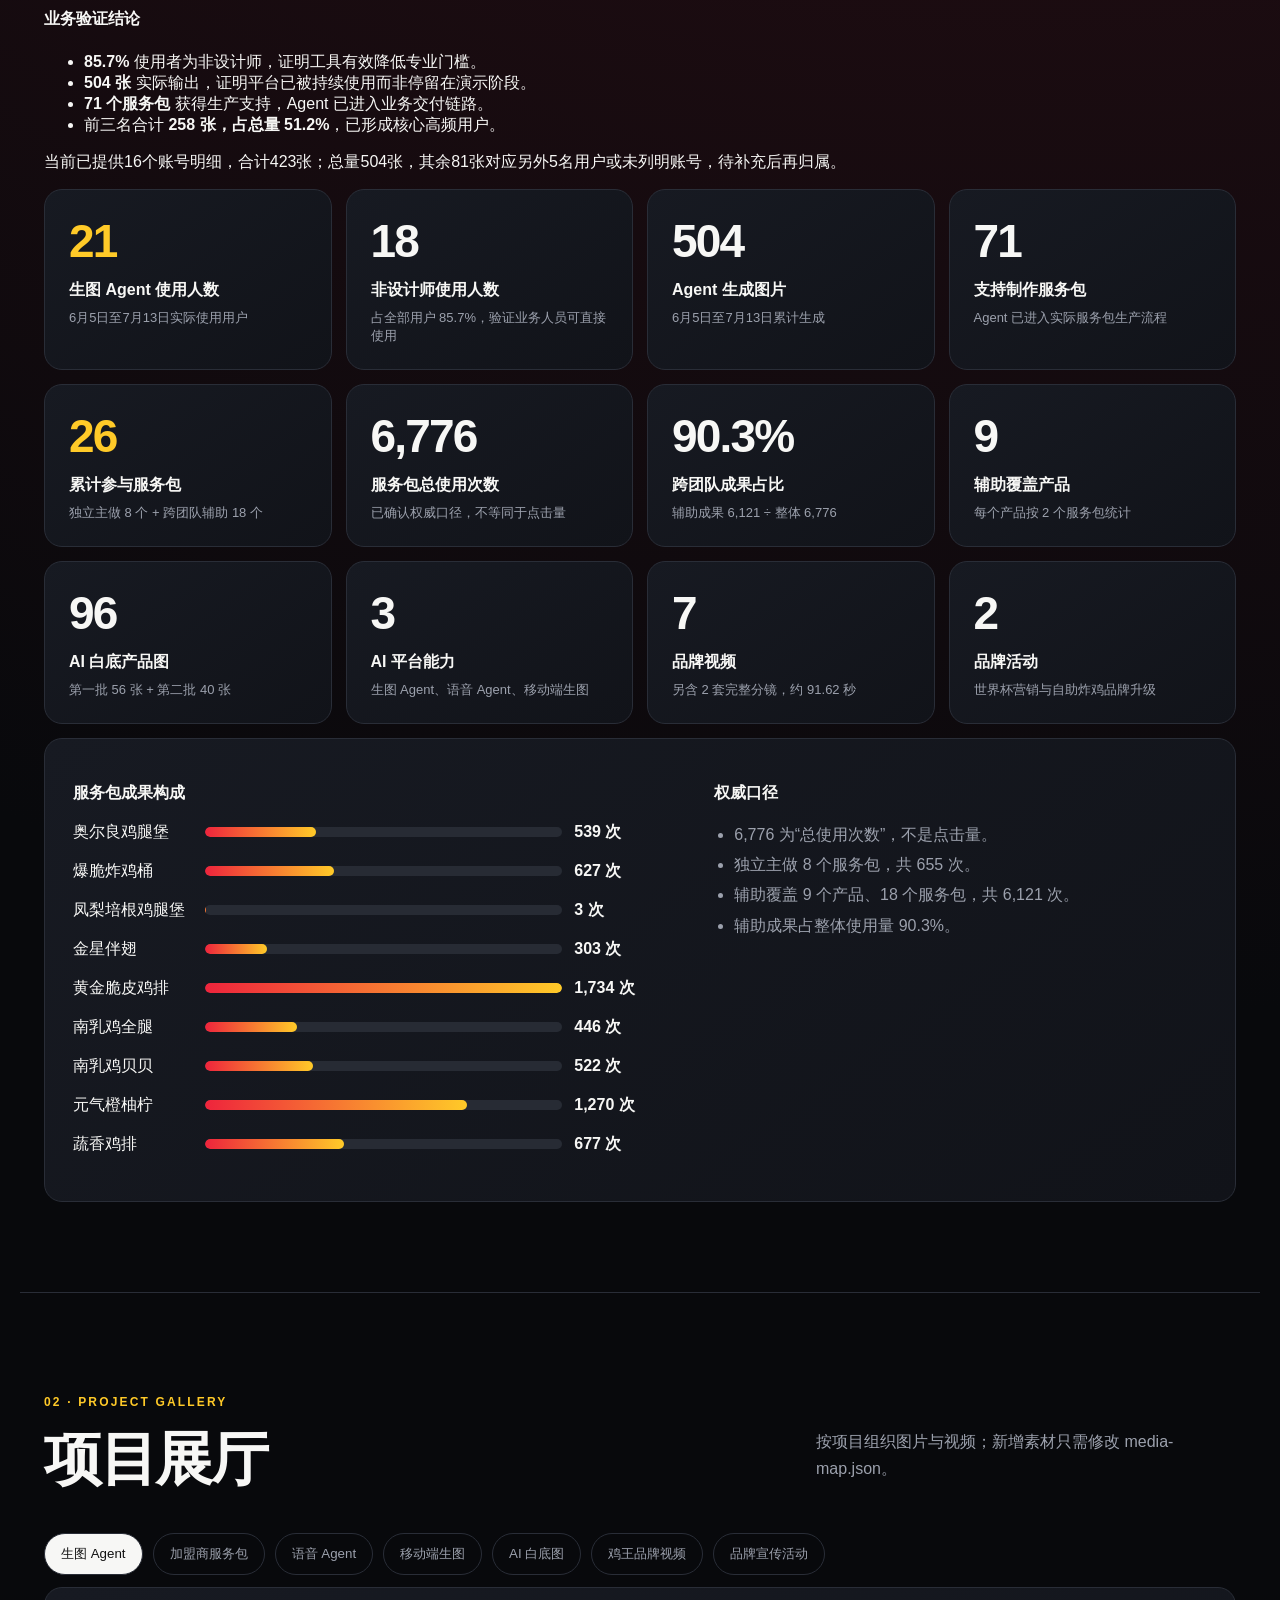
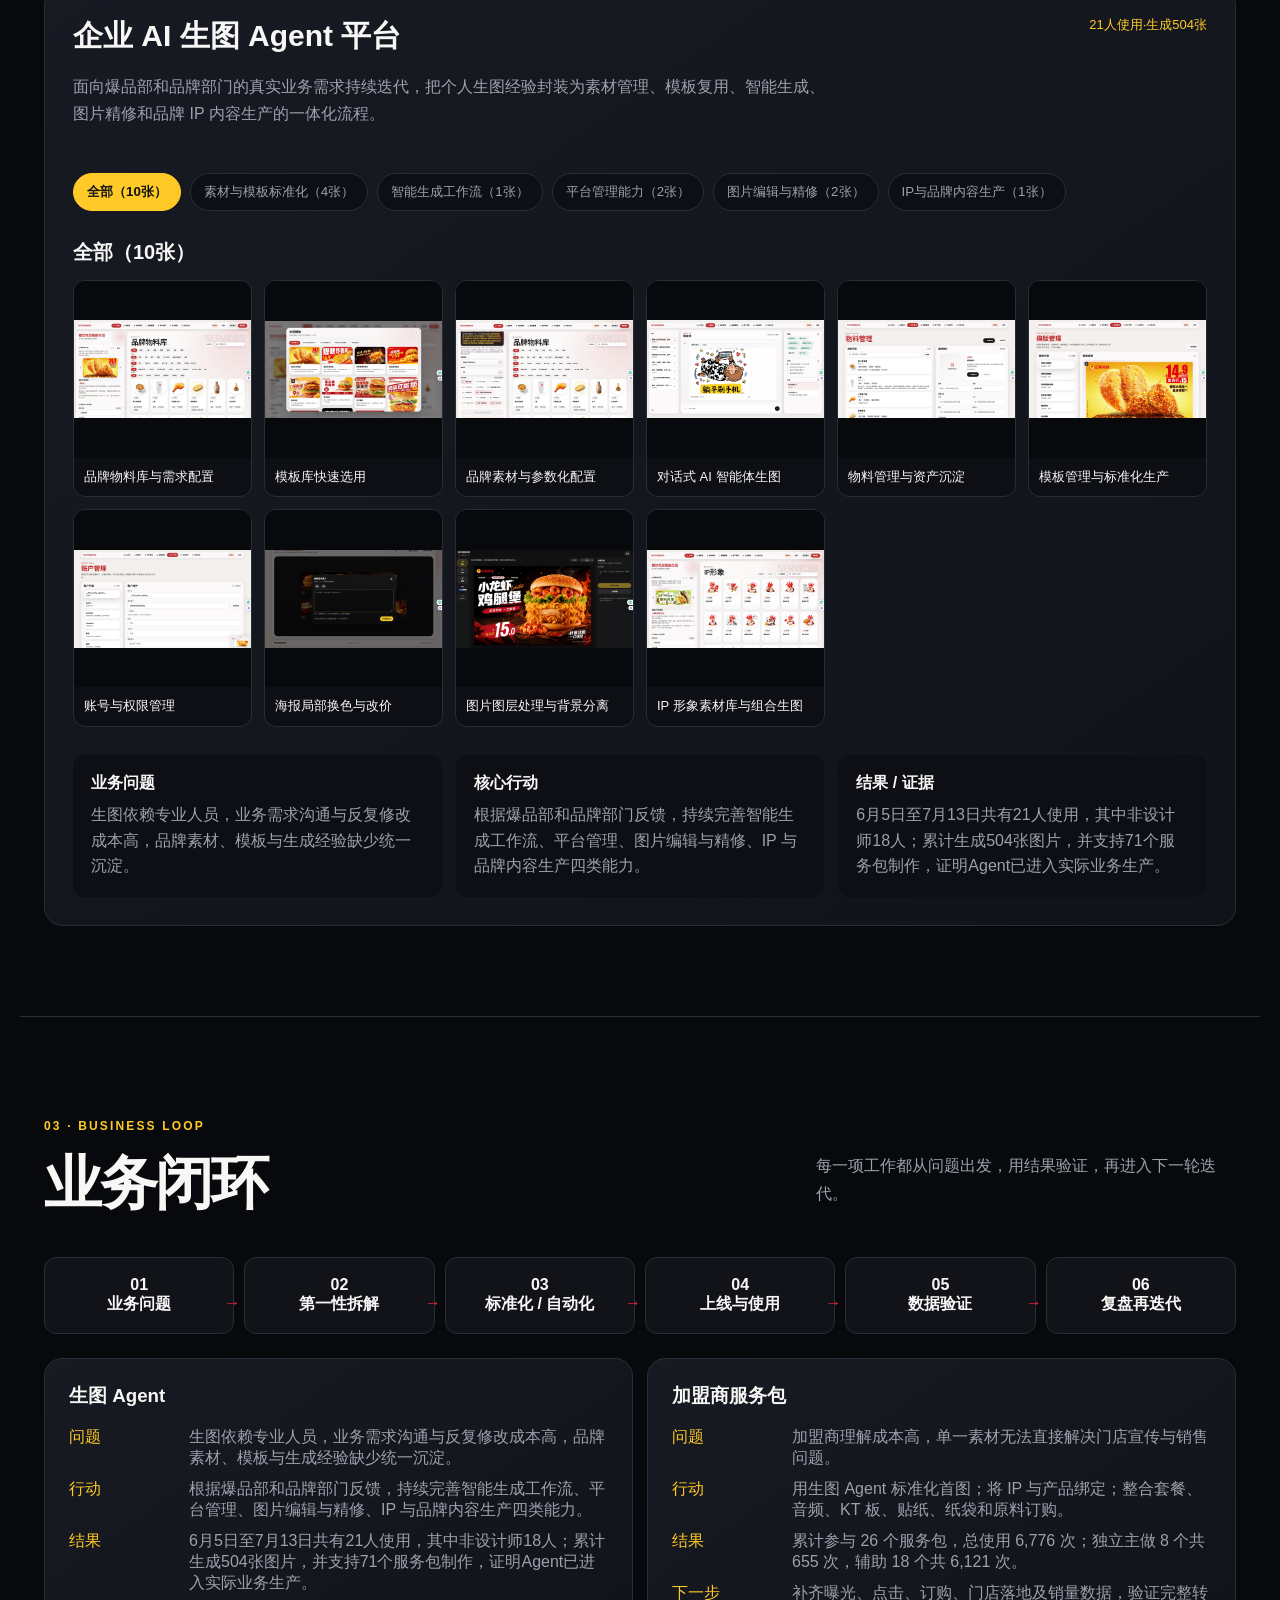
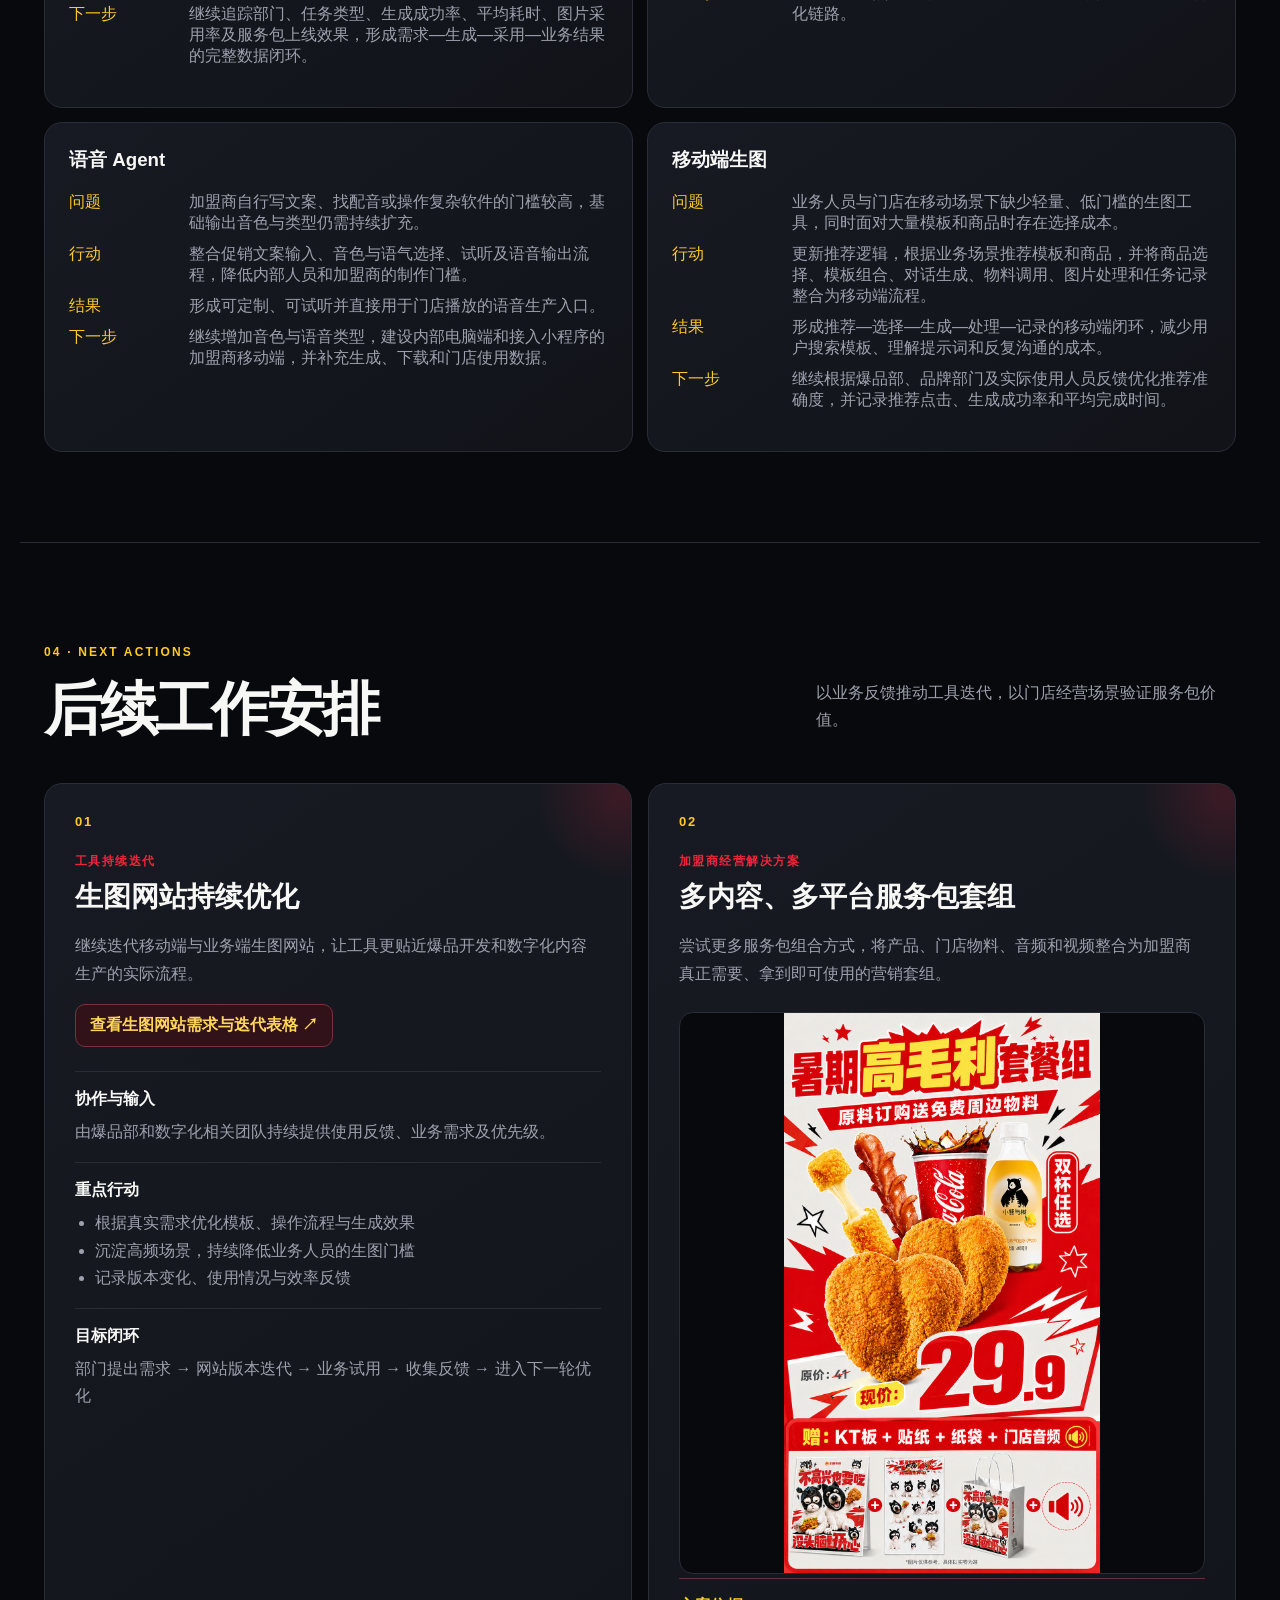
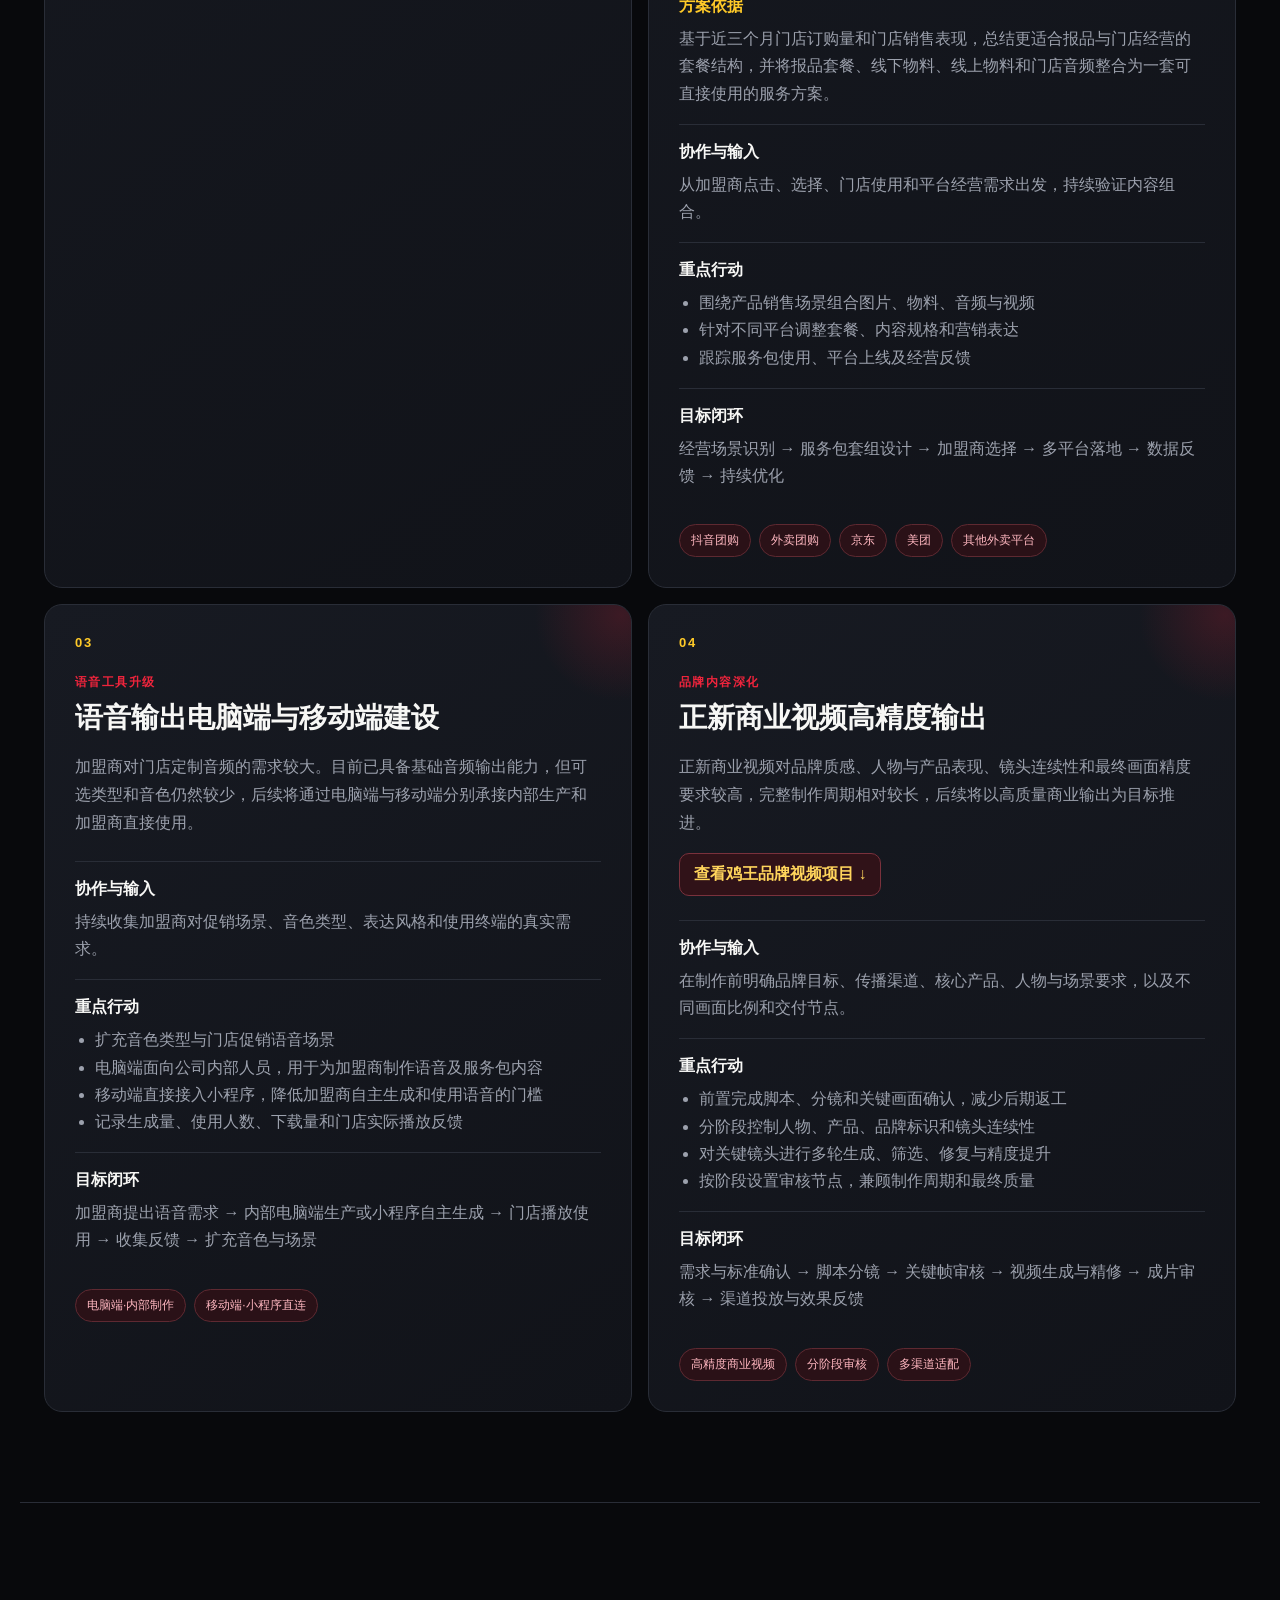
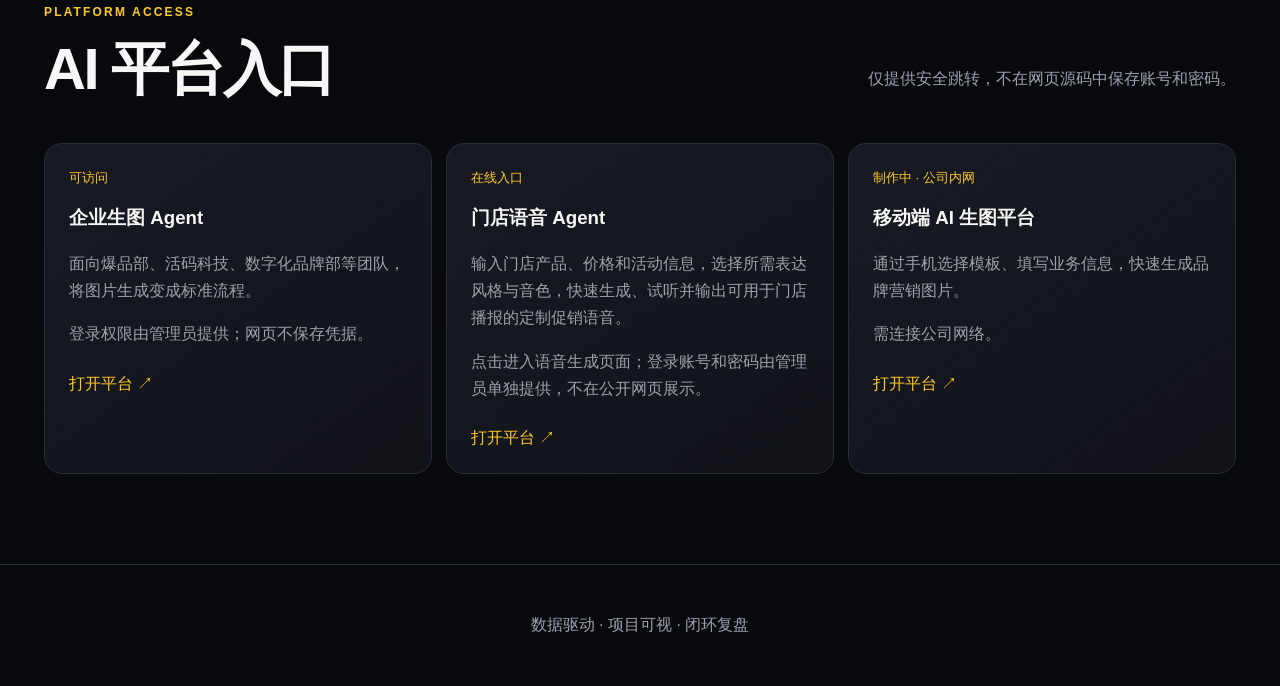
==== commit e423e0b9: "置顶生图 Agent 业务数据与使用反馈" ====
--- a/index.html
+++ b/index.html
@@ -9,6 +9,7 @@
   <link rel="stylesheet" href="media.css" />
   <link rel="stylesheet" href="future.css" />
   <link rel="stylesheet" href="future-link.css" />
+  <link rel="stylesheet" href="agent-impact.css" />
   <link rel="stylesheet" href="future-layout.css" />
 </head>
 <body>
@@ -28,6 +29,7 @@
 
     <section id="dashboard" class="section">
       <div class="section-head"><div><p class="eyebrow">01 · DATA COCKPIT</p><h2>数据驾驶舱</h2></div><p>先看结果，再看过程。所有数字严格使用已确认口径。</p></div>
+      <article id="agent-impact-panel" class="agent-impact-panel"></article>
       <div id="metric-grid" class="metric-grid"></div>
       <div class="panel split">
         <div><p class="panel-label">服务包成果构成</p><div id="package-bars" class="bars"></div></div>
--- a/future-link.css
+++ b/future-link.css
@@ -0,0 +1,18 @@
+.future-plan-link {
+  position: relative;
+  z-index: 1;
+  display: inline-flex;
+  margin: -8px 0 24px;
+  padding: 10px 14px;
+  border: 1px solid #7a313c;
+  border-radius: 10px;
+  background: #301218;
+  color: #ffd55c;
+  font-weight: 800;
+  text-decoration: none;
+}
+
+.future-plan-link:hover {
+  border-color: var(--yellow);
+  background: #451922;
+}
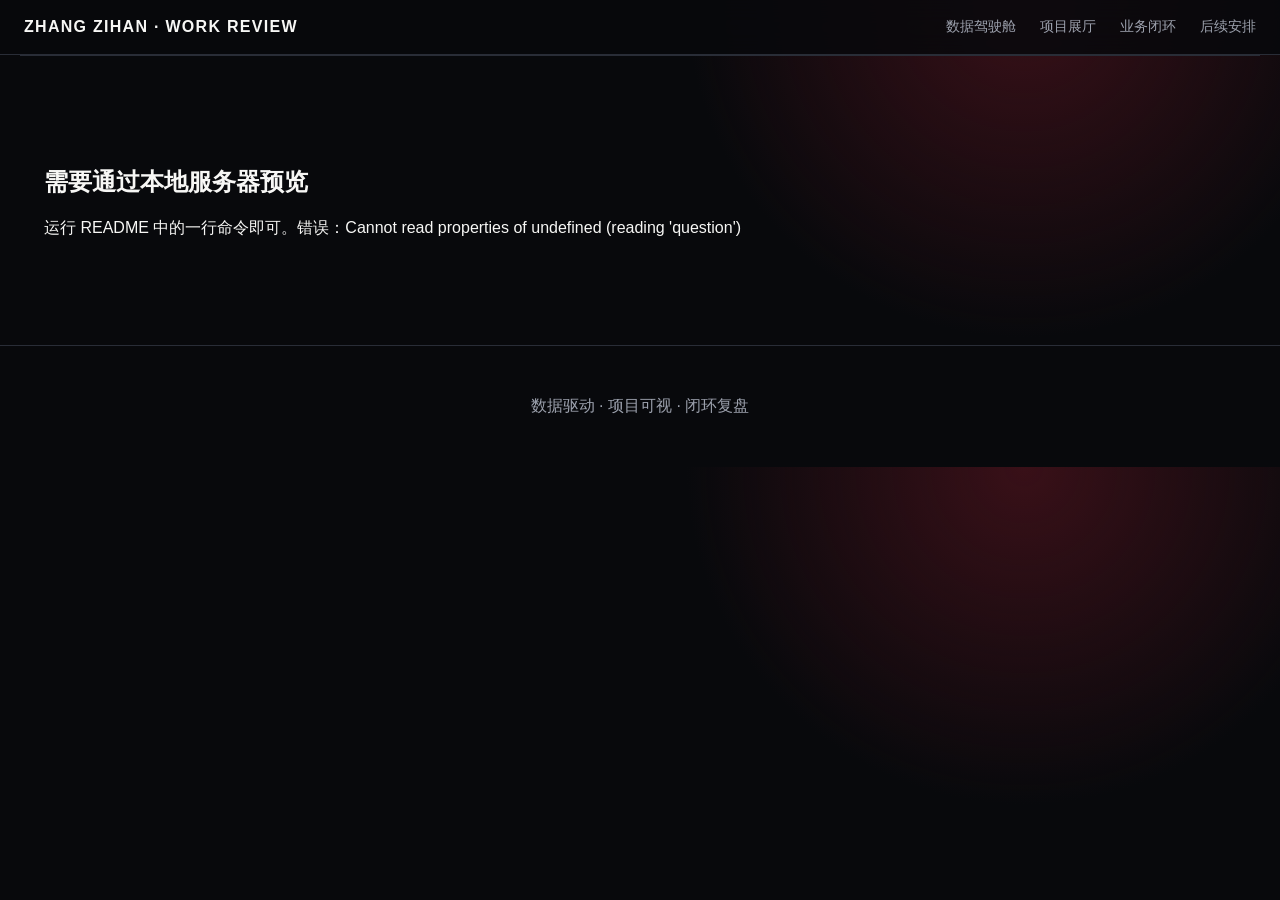
==== commit c4e1a652: "将IP服务包提升为第二核心成果" ====
--- a/index.html
+++ b/index.html
@@ -10,6 +10,7 @@
   <link rel="stylesheet" href="future.css" />
   <link rel="stylesheet" href="future-link.css" />
   <link rel="stylesheet" href="agent-impact.css" />
+  <link rel="stylesheet" href="ip-impact.css" />
   <link rel="stylesheet" href="future-layout.css" />
 </head>
 <body>
@@ -30,6 +31,7 @@
     <section id="dashboard" class="section">
       <div class="section-head"><div><p class="eyebrow">01 · DATA COCKPIT</p><h2>数据驾驶舱</h2></div><p>先看结果，再看过程。所有数字严格使用已确认口径。</p></div>
       <article id="agent-impact-panel" class="agent-impact-panel"></article>
+      <article id="ip-impact-panel" class="ip-impact-panel"></article>
       <div id="metric-grid" class="metric-grid"></div>
       <div class="panel split">
         <div><p class="panel-label">服务包成果构成</p><div id="package-bars" class="bars"></div></div>
--- a/agent-impact.css
+++ b/agent-impact.css
@@ -0,0 +1,5 @@
+.agent-impact-panel{margin-bottom:18px;padding:32px;border:1px solid #66313a;border-radius:22px;background:radial-gradient(circle at 90% 0,#64162666,transparent 38%),linear-gradient(145deg,#1b171c,#101218)}
+.agent-impact-head{display:flex;justify-content:space-between;gap:28px;align-items:start}.agent-impact-kicker{color:var(--yellow);font-size:12px;font-weight:900;letter-spacing:.16em}.agent-impact-head h3{font-size:clamp(30px,4vw,52px);margin:8px 0 14px}.agent-impact-head p{max-width:850px;color:#c5c7cf;line-height:1.75}.agent-impact-head>span{white-space:nowrap;padding:8px 12px;border:1px solid #63333b;border-radius:999px;color:#ffb7c0;font-size:12px}
+.agent-impact-stats{display:grid;grid-template-columns:repeat(4,1fr);gap:12px;margin:28px 0}.agent-impact-stats div{padding:20px;border:1px solid var(--line);border-radius:14px;background:#0d0f14}.agent-impact-stats strong{display:block;color:var(--yellow);font-size:42px}.agent-impact-stats span{color:var(--muted);font-size:13px}
+.agent-impact-body{display:grid;grid-template-columns:1.35fr .85fr;gap:26px}.agent-impact-body h4{margin:0 0 16px;font-size:18px}.agent-ranking{display:grid;gap:9px}.agent-rank-row{display:grid;grid-template-columns:24px 105px 1fr 68px;gap:10px;align-items:center;font-size:13px}.agent-rank-row>span{color:var(--yellow)}.agent-rank-row i{height:8px;background:#282b34;border-radius:999px;overflow:hidden}.agent-rank-row em{display:block;height:100%;background:linear-gradient(90deg,var(--red),var(--yellow));border-radius:999px}.agent-rank-row strong{text-align:right}.agent-impact-body aside{padding:22px;border-radius:16px;background:#0d0f14}.agent-impact-body ul{margin:0;padding-left:20px;color:#c5c7cf;line-height:1.8}.agent-impact-body li b{color:var(--yellow)}.agent-data-note{margin:20px 0 0;padding-top:16px;border-top:1px solid var(--line);color:var(--muted);font-size:12px;line-height:1.65}
+@media(max-width:900px){.agent-impact-body{grid-template-columns:1fr}.agent-impact-stats{grid-template-columns:repeat(2,1fr)}}@media(max-width:560px){.agent-impact-panel{padding:20px}.agent-impact-head{display:block}.agent-impact-head>span{display:inline-flex;margin-top:8px}.agent-rank-row{grid-template-columns:20px 85px 1fr 60px}.agent-impact-stats strong{font-size:34px}}
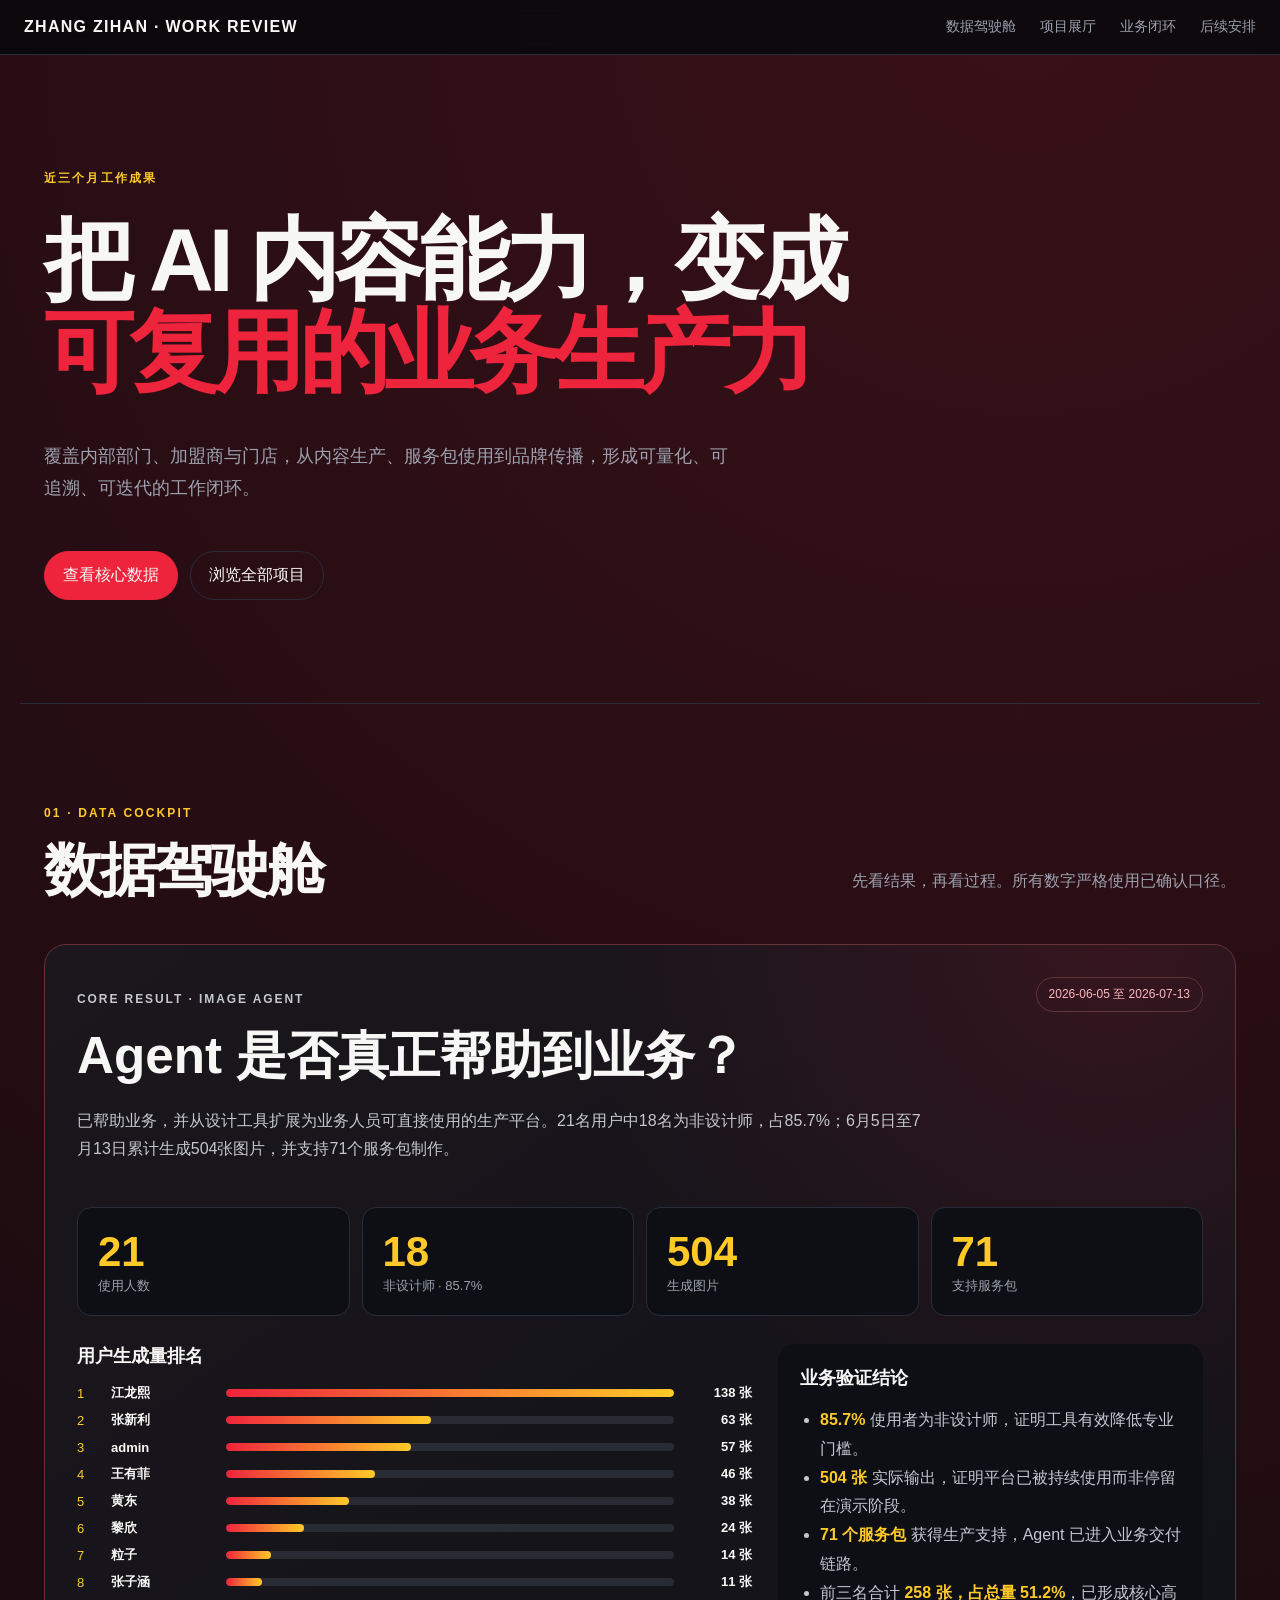
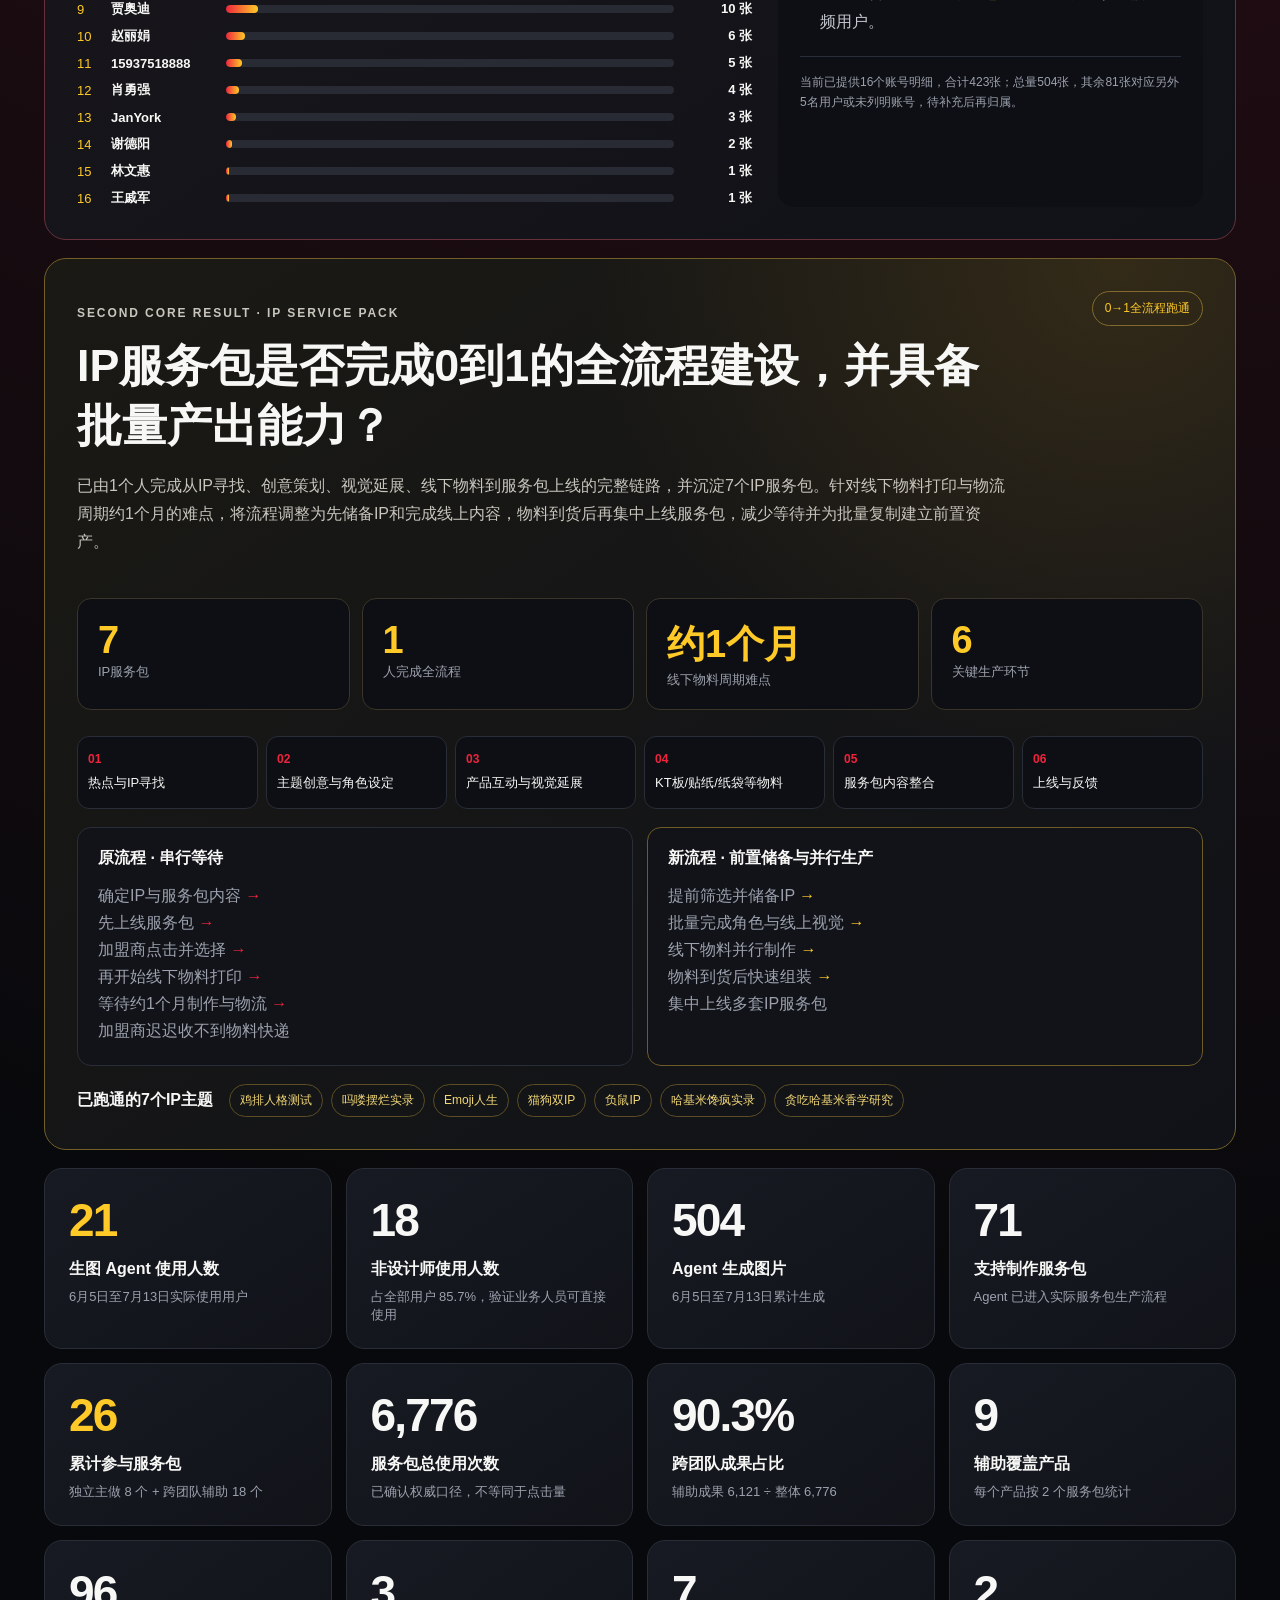
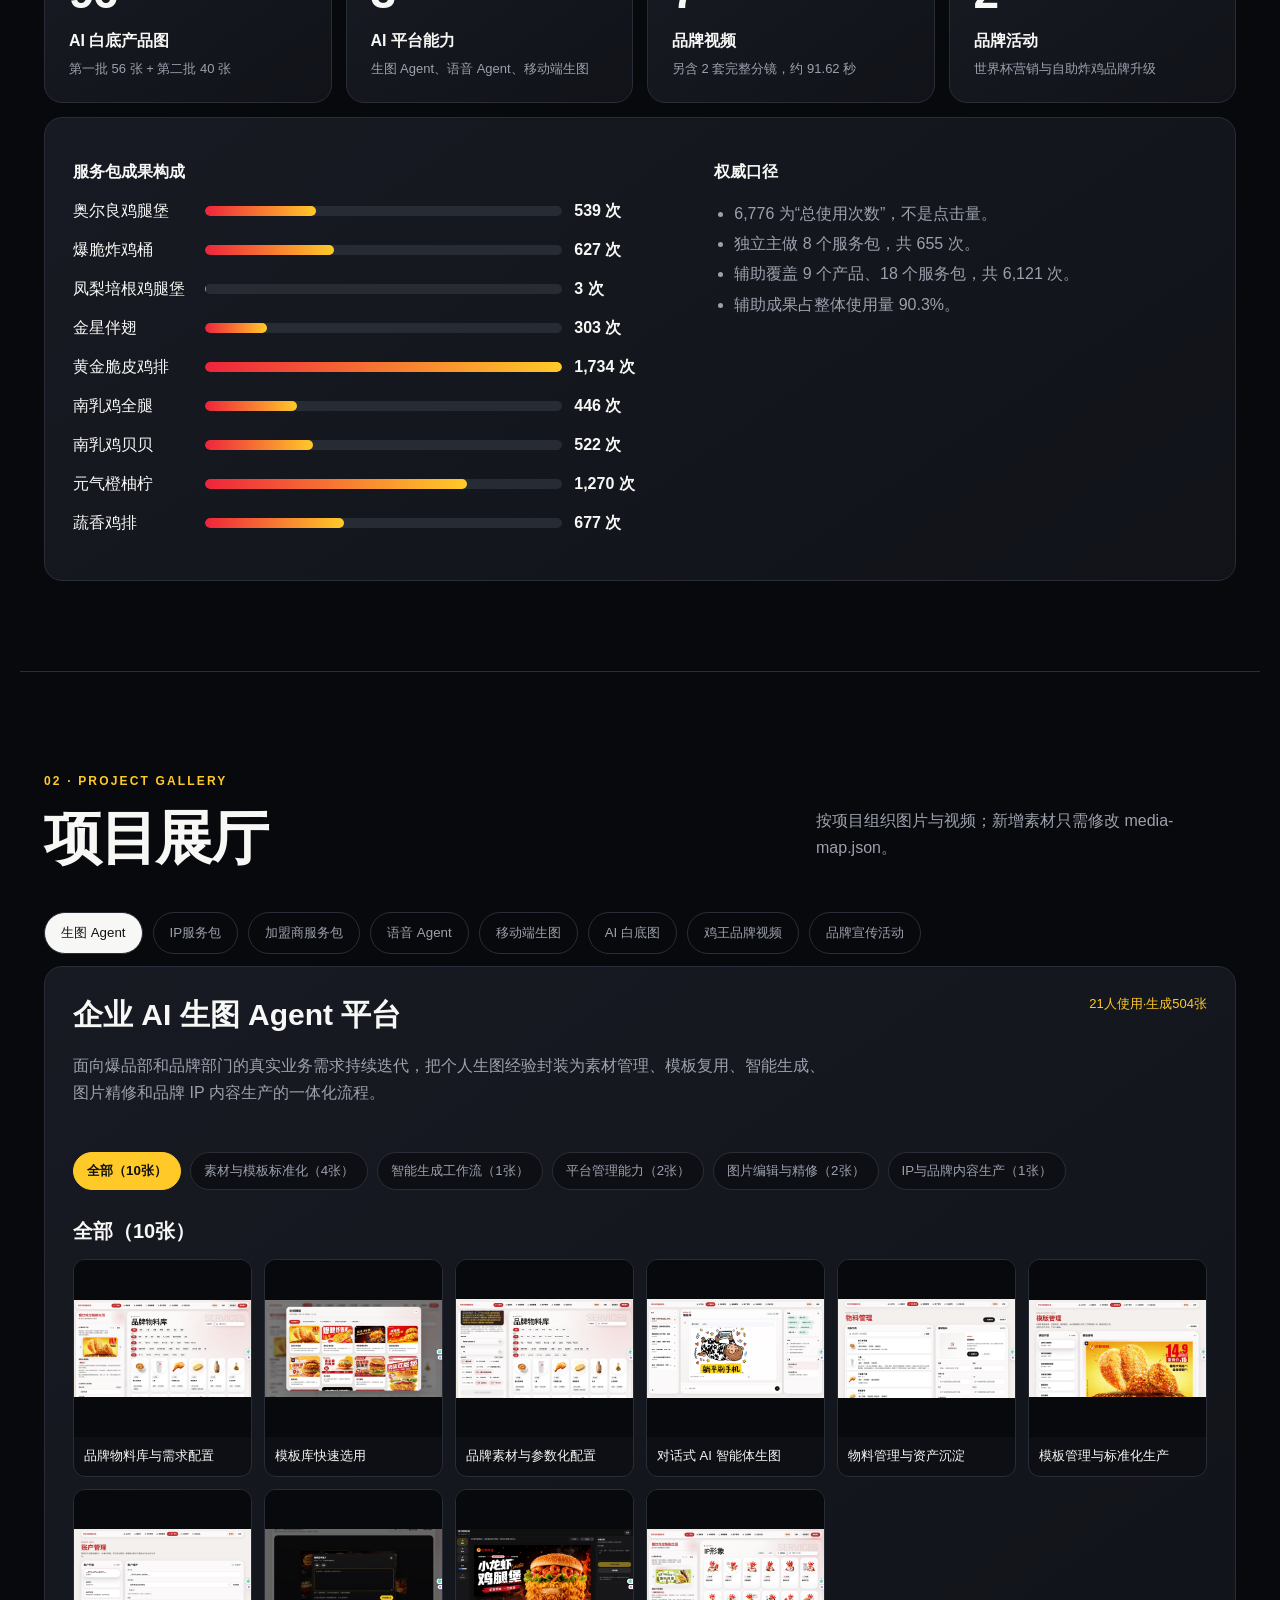
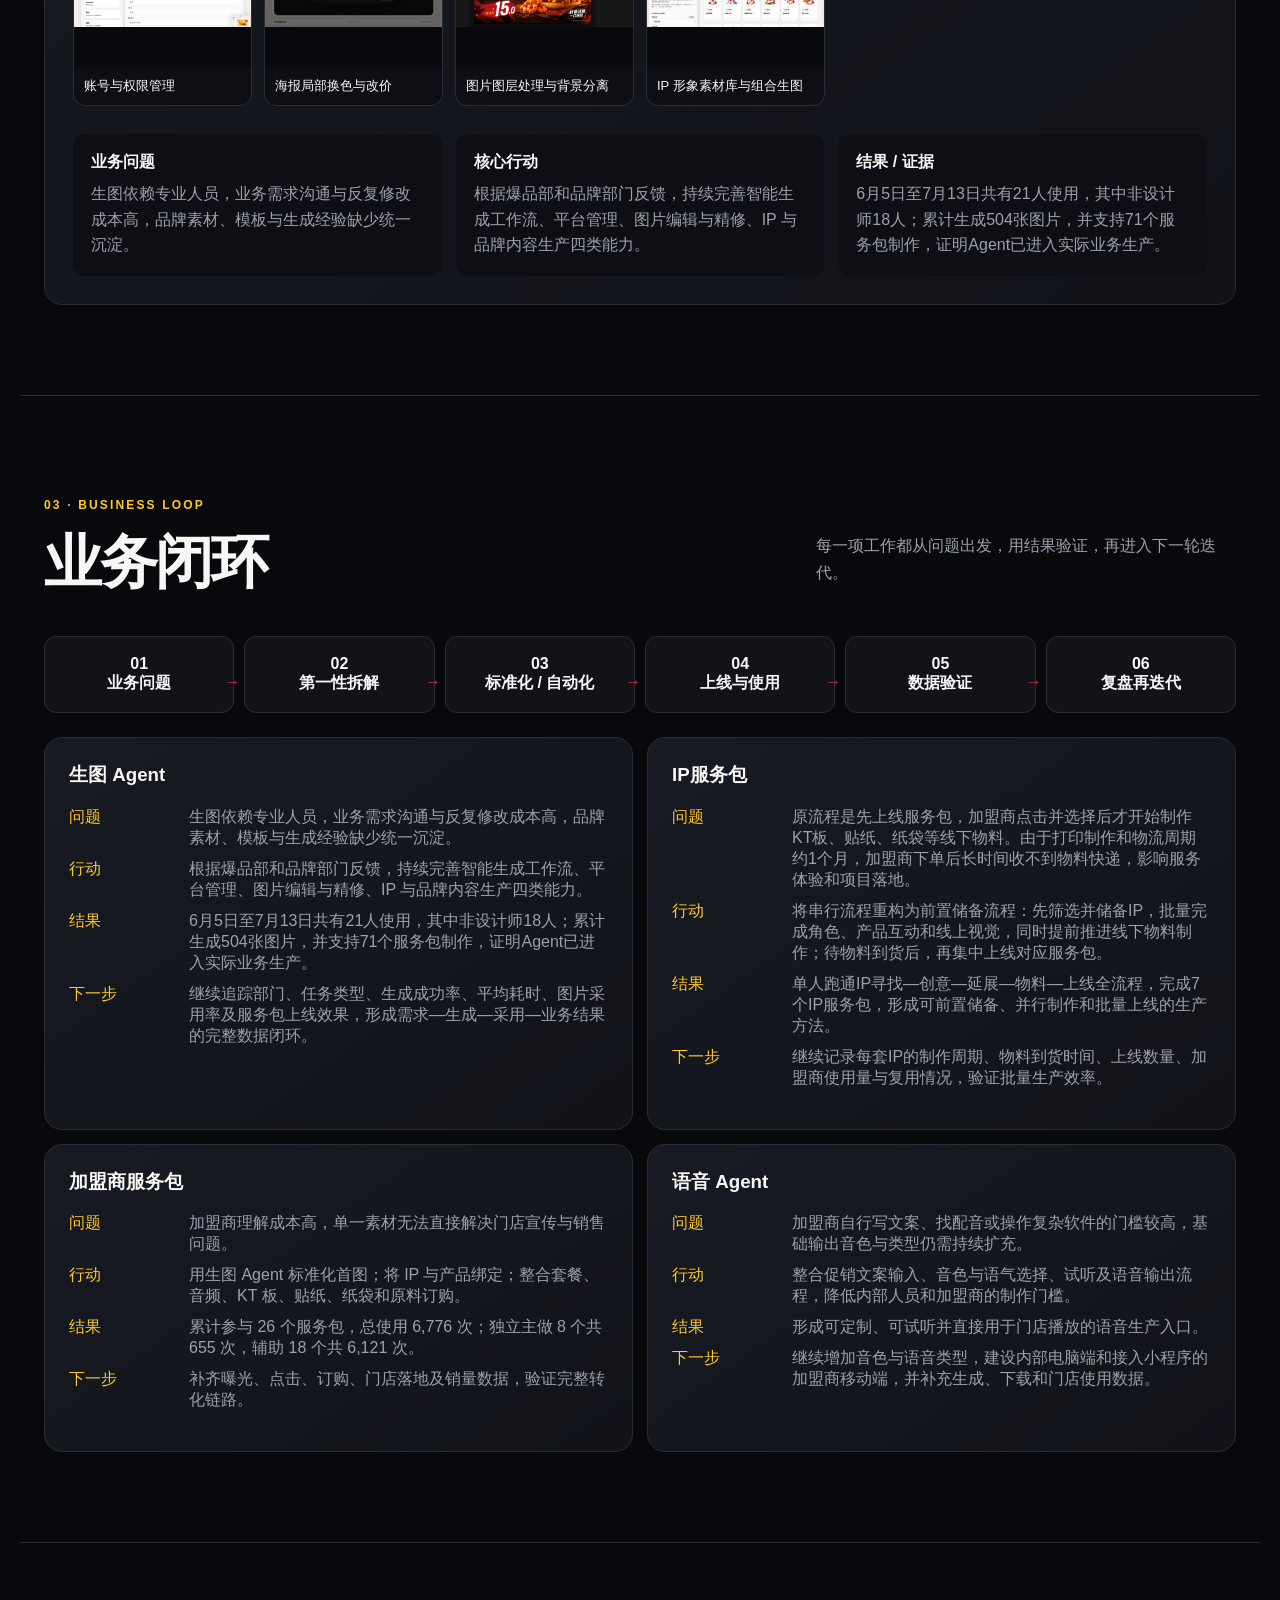
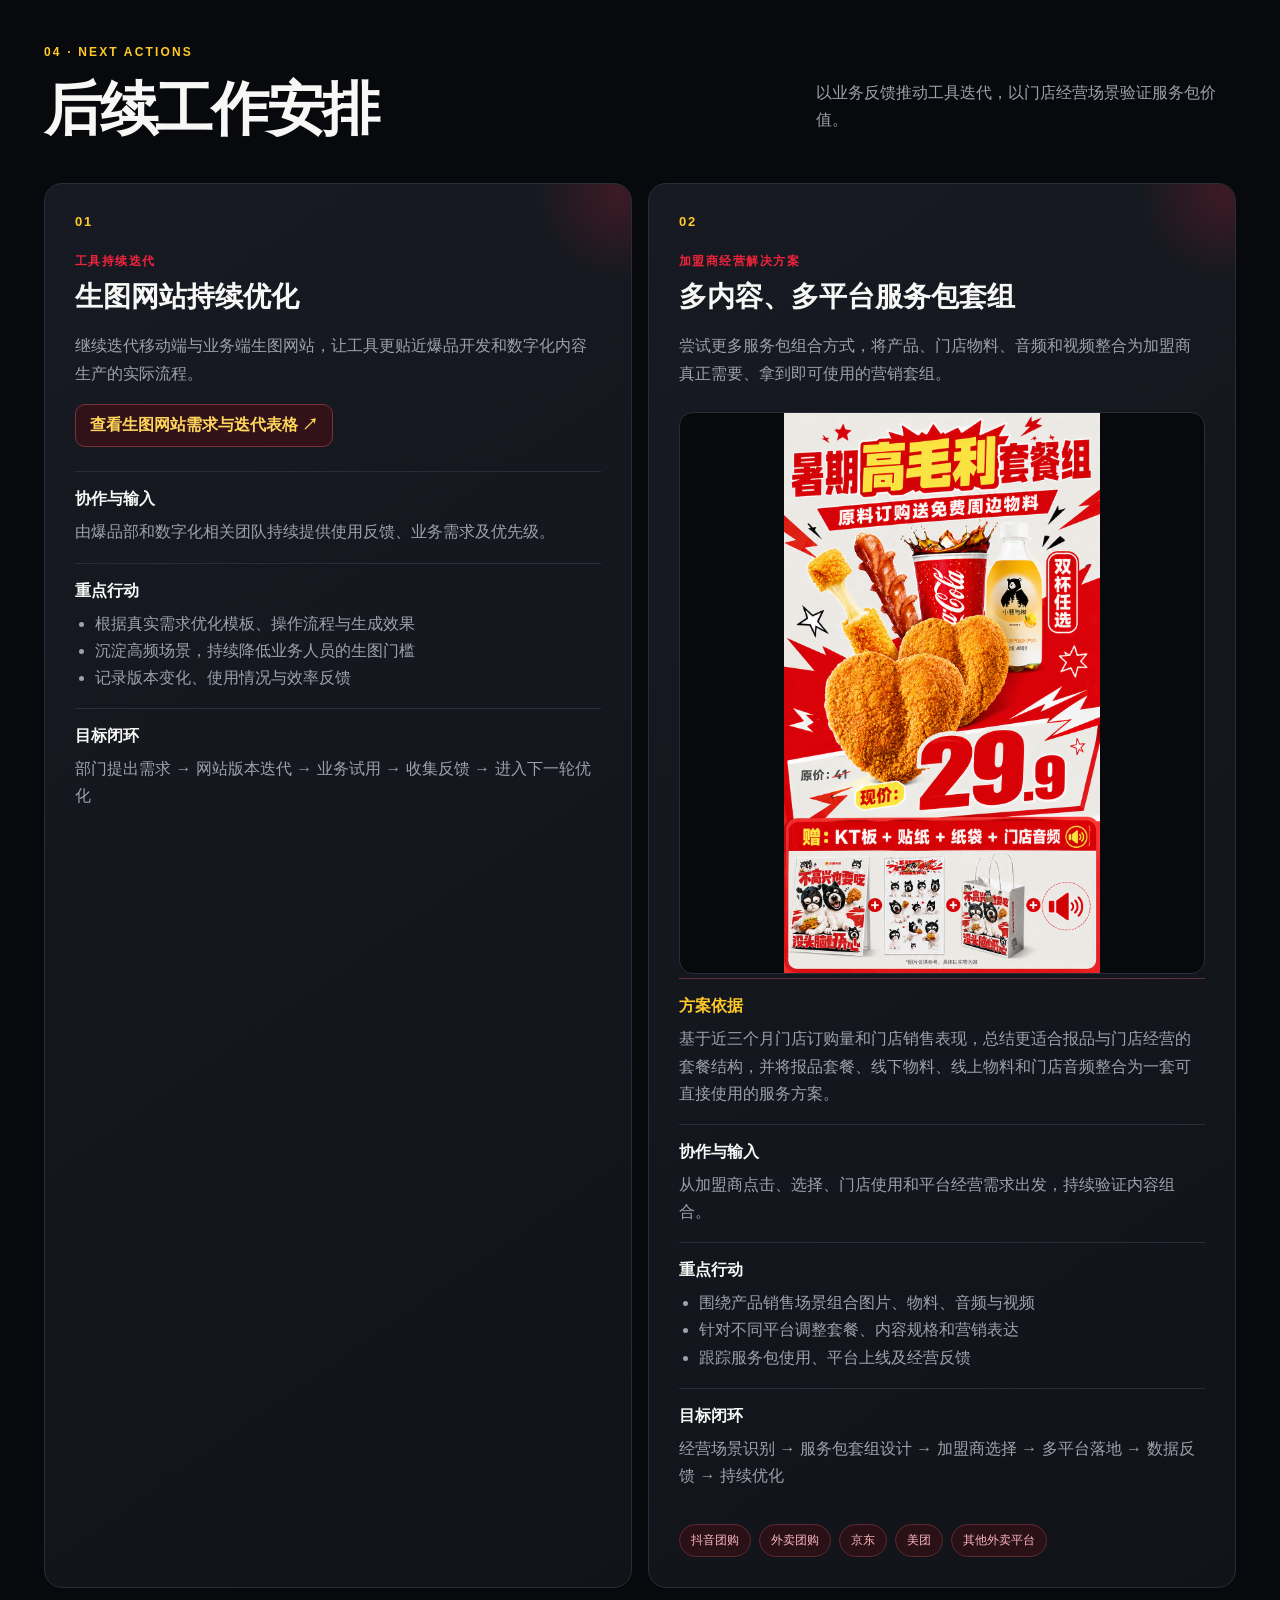
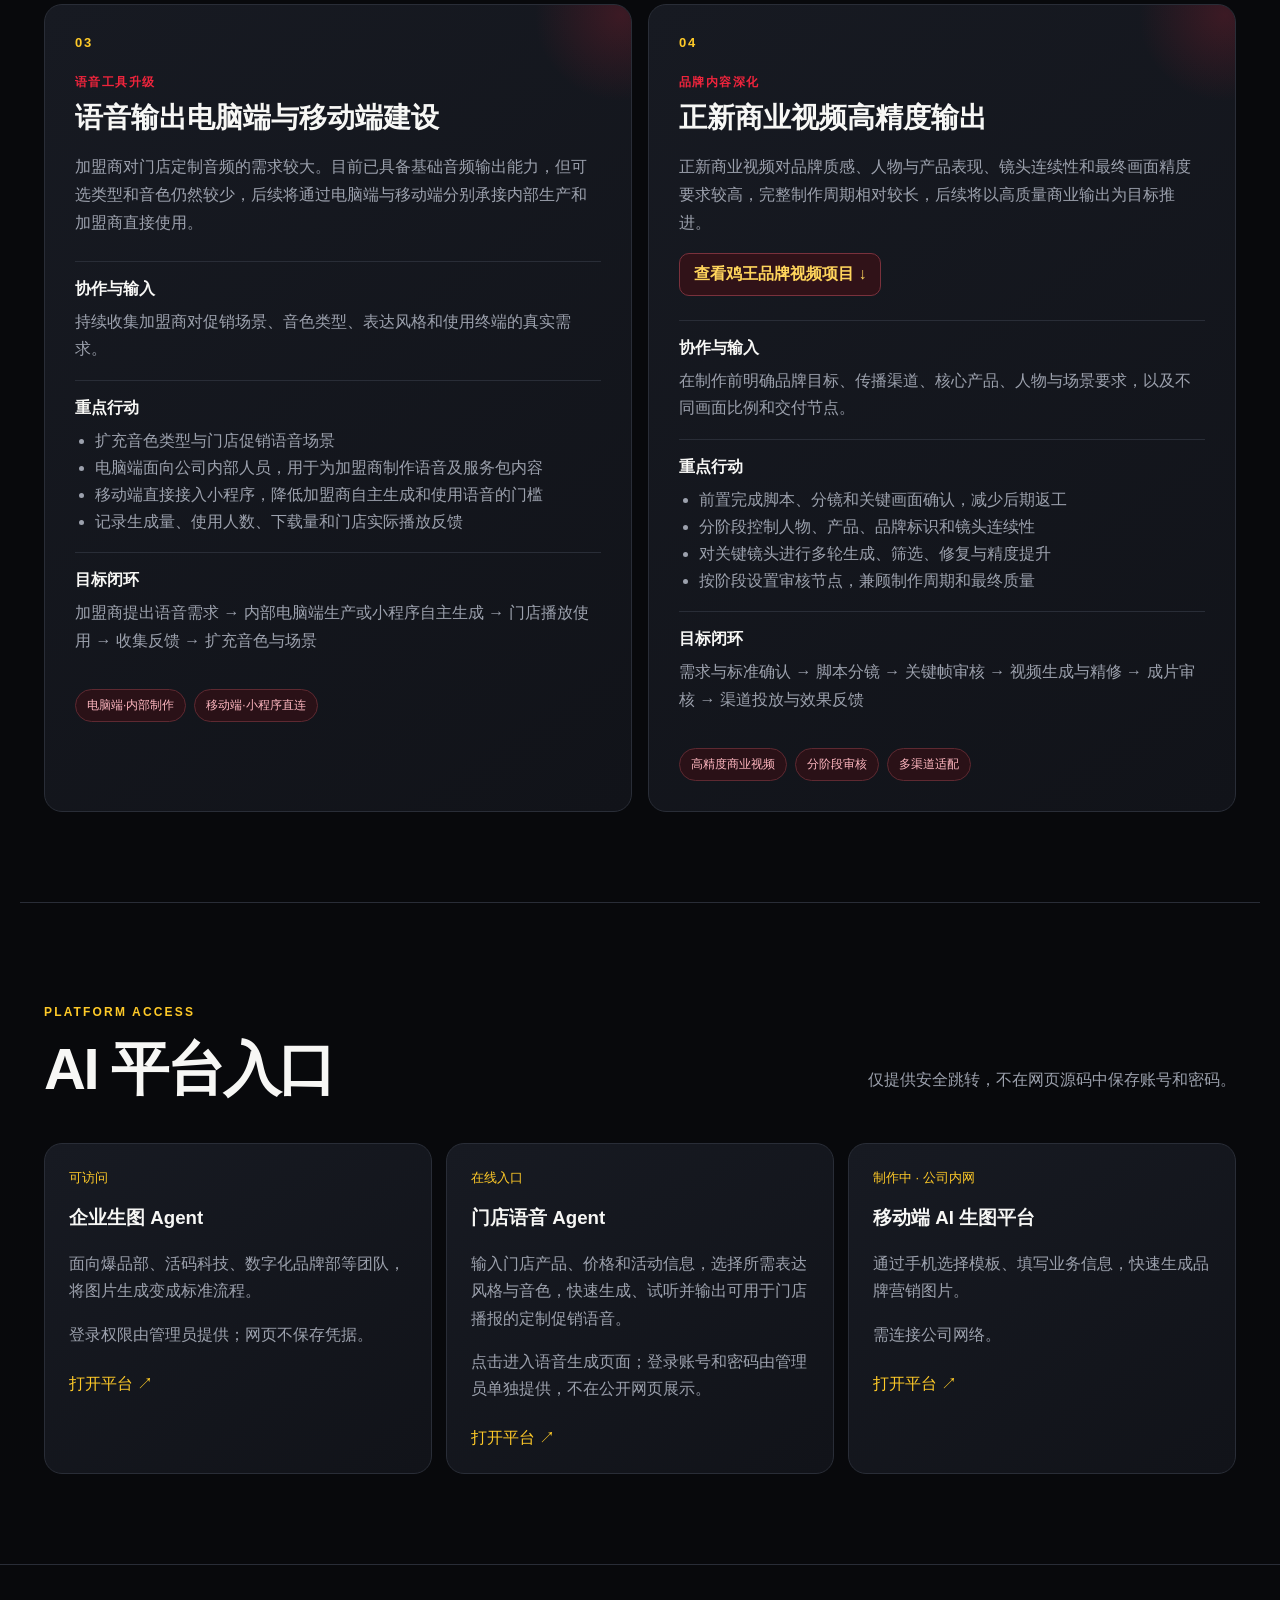
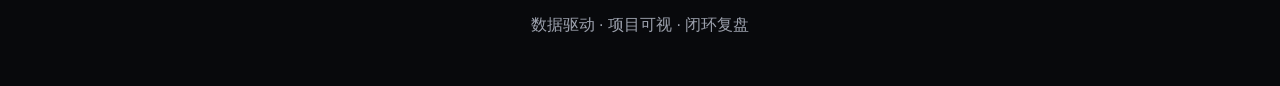
==== commit d8bd43de: "Add third core result panel" ====
--- a/index.html
+++ b/index.html
@@ -11,6 +11,7 @@
   <link rel="stylesheet" href="future-link.css" />
   <link rel="stylesheet" href="agent-impact.css" />
   <link rel="stylesheet" href="ip-impact.css" />
+  <link rel="stylesheet" href="multi-project-impact.css" />
   <link rel="stylesheet" href="future-layout.css" />
 </head>
 <body>
@@ -32,6 +33,7 @@
       <div class="section-head"><div><p class="eyebrow">01 · DATA COCKPIT</p><h2>数据驾驶舱</h2></div><p>先看结果，再看过程。所有数字严格使用已确认口径。</p></div>
       <article id="agent-impact-panel" class="agent-impact-panel"></article>
       <article id="ip-impact-panel" class="ip-impact-panel"></article>
+      <article id="multi-project-impact-panel" class="multi-project-impact-panel"></article>
       <div id="metric-grid" class="metric-grid"></div>
       <div class="panel split">
         <div><p class="panel-label">服务包成果构成</p><div id="package-bars" class="bars"></div></div>
@@ -63,6 +65,6 @@
   </main>
   <dialog id="lightbox"><button id="lightbox-close" aria-label="关闭">×</button><button id="lightbox-prev" class="lightbox-nav" aria-label="上一张">‹</button><img id="lightbox-image" alt="" /><button id="lightbox-next" class="lightbox-nav" aria-label="下一张">›</button><p id="lightbox-caption"></p></dialog>
   <footer>数据驱动 · 项目可视 · 闭环复盘</footer>
-  <script src="app.js?v=20260713-agent"></script>
+  <script src="app.js?v=20260714-multi-project"></script>
 </body>
 </html>
--- a/ip-impact.css
+++ b/ip-impact.css
@@ -0,0 +1 @@
+.ip-impact-panel{margin:18px 0;padding:32px;border:1px solid #735f28;border-radius:22px;background:radial-gradient(circle at 90% 0,#6f541c55,transparent 38%),linear-gradient(145deg,#1a1914,#101218)}.ip-impact-head{display:flex;justify-content:space-between;gap:28px;align-items:start}.ip-impact-kicker{color:var(--yellow);font-size:12px;font-weight:900;letter-spacing:.16em}.ip-impact-head h3{max-width:920px;font-size:clamp(28px,3.5vw,46px);margin:8px 0 14px}.ip-impact-head p{max-width:930px;color:#c8c6bd;line-height:1.75}.ip-impact-head>span{white-space:nowrap;padding:8px 12px;border:1px solid #826b2c;border-radius:999px;color:var(--yellow);font-size:12px}.ip-impact-stats{display:grid;grid-template-columns:repeat(4,1fr);gap:12px;margin:26px 0}.ip-impact-stats div{padding:20px;border:1px solid #3a3528;border-radius:14px;background:#0d0f14}.ip-impact-stats strong{display:block;color:var(--yellow);font-size:38px}.ip-impact-stats span{color:var(--muted);font-size:13px}.ip-stages{display:grid;grid-template-columns:repeat(6,1fr);gap:8px}.ip-stages div{padding:15px 10px;border:1px solid var(--line);border-radius:12px;background:#0d0f14}.ip-stages b{display:block;color:var(--red);font-size:12px;margin-bottom:7px}.ip-stages span{font-size:13px;line-height:1.5}.ip-flow-compare{display:grid;grid-template-columns:1fr 1fr;gap:14px;margin-top:18px}.ip-flow-compare section{padding:20px;border:1px solid var(--line);border-radius:14px;background:#111319}.ip-flow-compare h4{margin:0 0 13px}.ip-flow-compare span{display:block;color:var(--muted);line-height:1.7}.ip-flow-compare span:not(:last-child)::after{content:' →';color:var(--red)}.ip-flow-compare .new-flow{border-color:#6e5b26}.ip-flow-compare .new-flow span:not(:last-child)::after{color:var(--yellow)}.ip-theme-list{display:flex;flex-wrap:wrap;gap:8px;align-items:center;margin-top:18px}.ip-theme-list b{margin-right:8px}.ip-theme-list span{padding:7px 10px;border:1px solid #5d4d25;border-radius:999px;color:#f4d978;font-size:12px}@media(max-width:900px){.ip-stages{grid-template-columns:repeat(3,1fr)}.ip-flow-compare{grid-template-columns:1fr}.ip-impact-stats{grid-template-columns:repeat(2,1fr)}}@media(max-width:560px){.ip-impact-panel{padding:20px}.ip-impact-head{display:block}.ip-impact-head>span{display:inline-flex;margin-top:8px}.ip-stages{grid-template-columns:repeat(2,1fr)}}
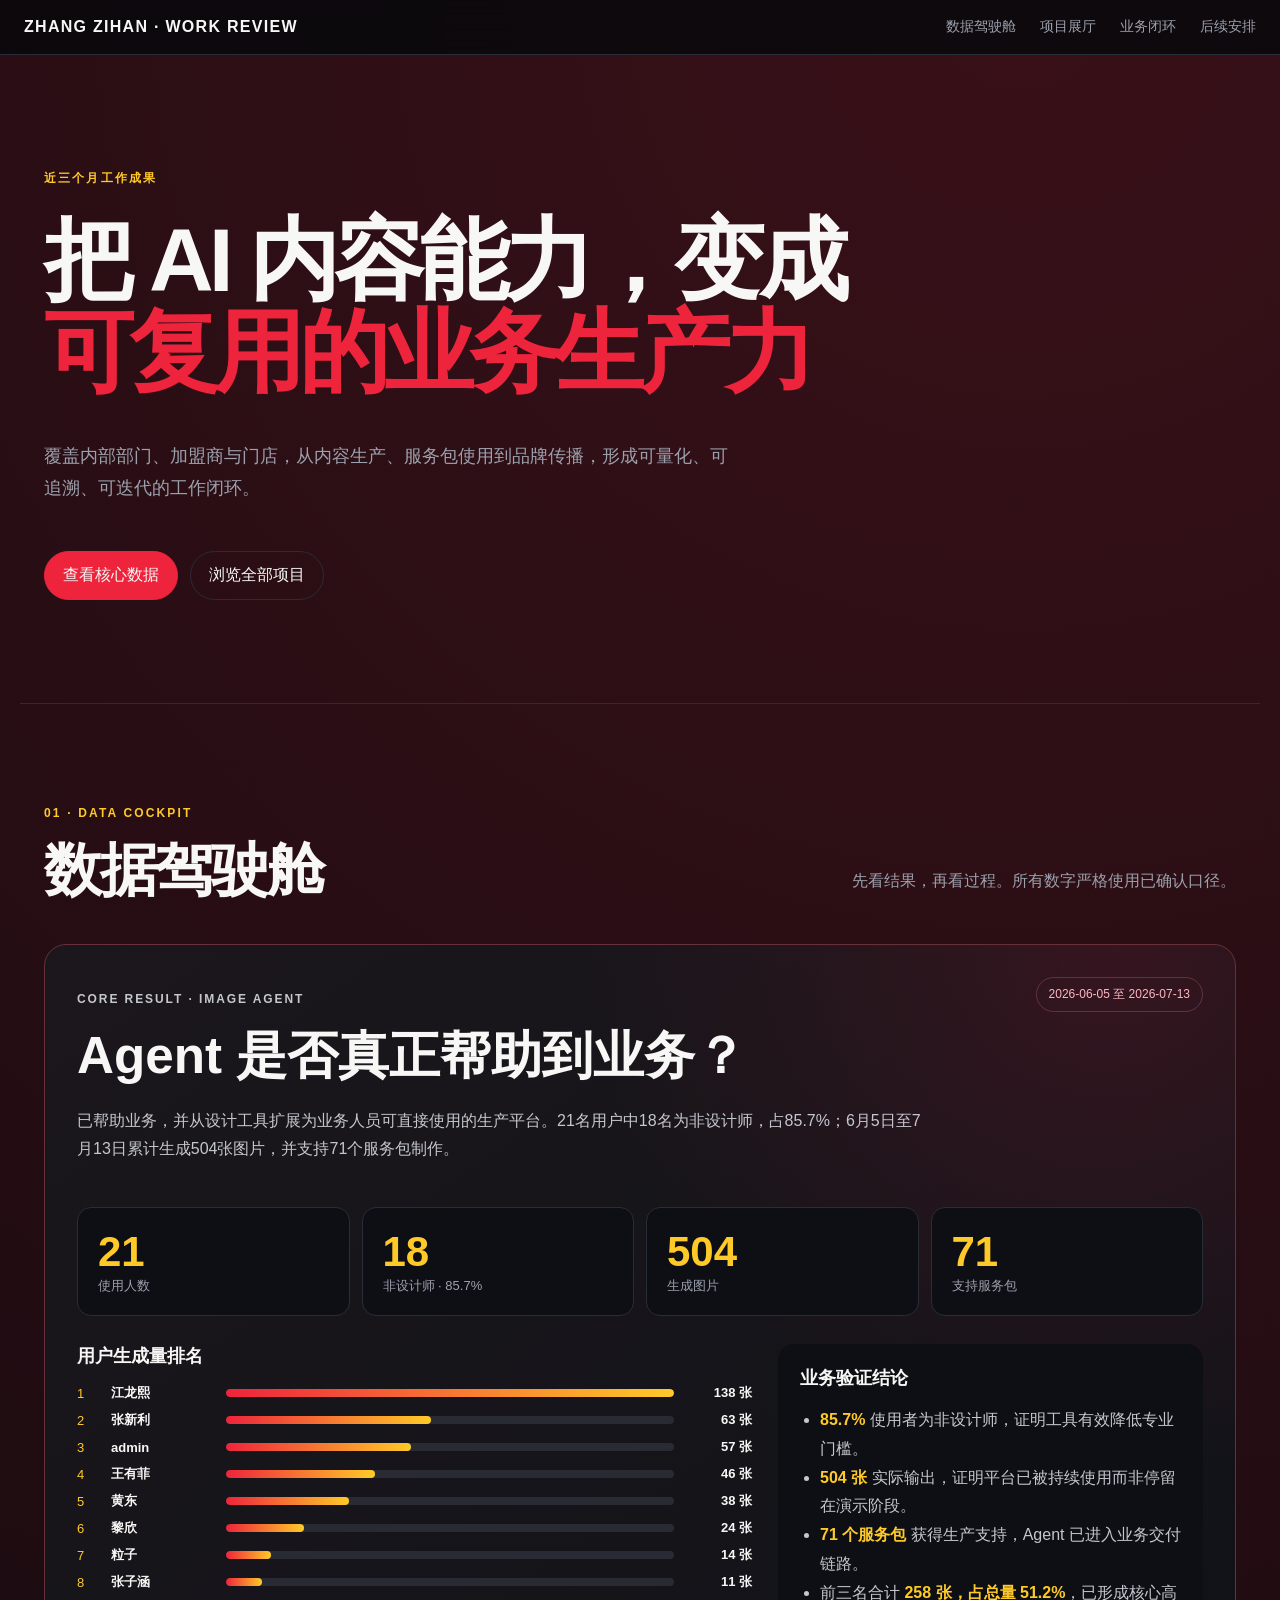
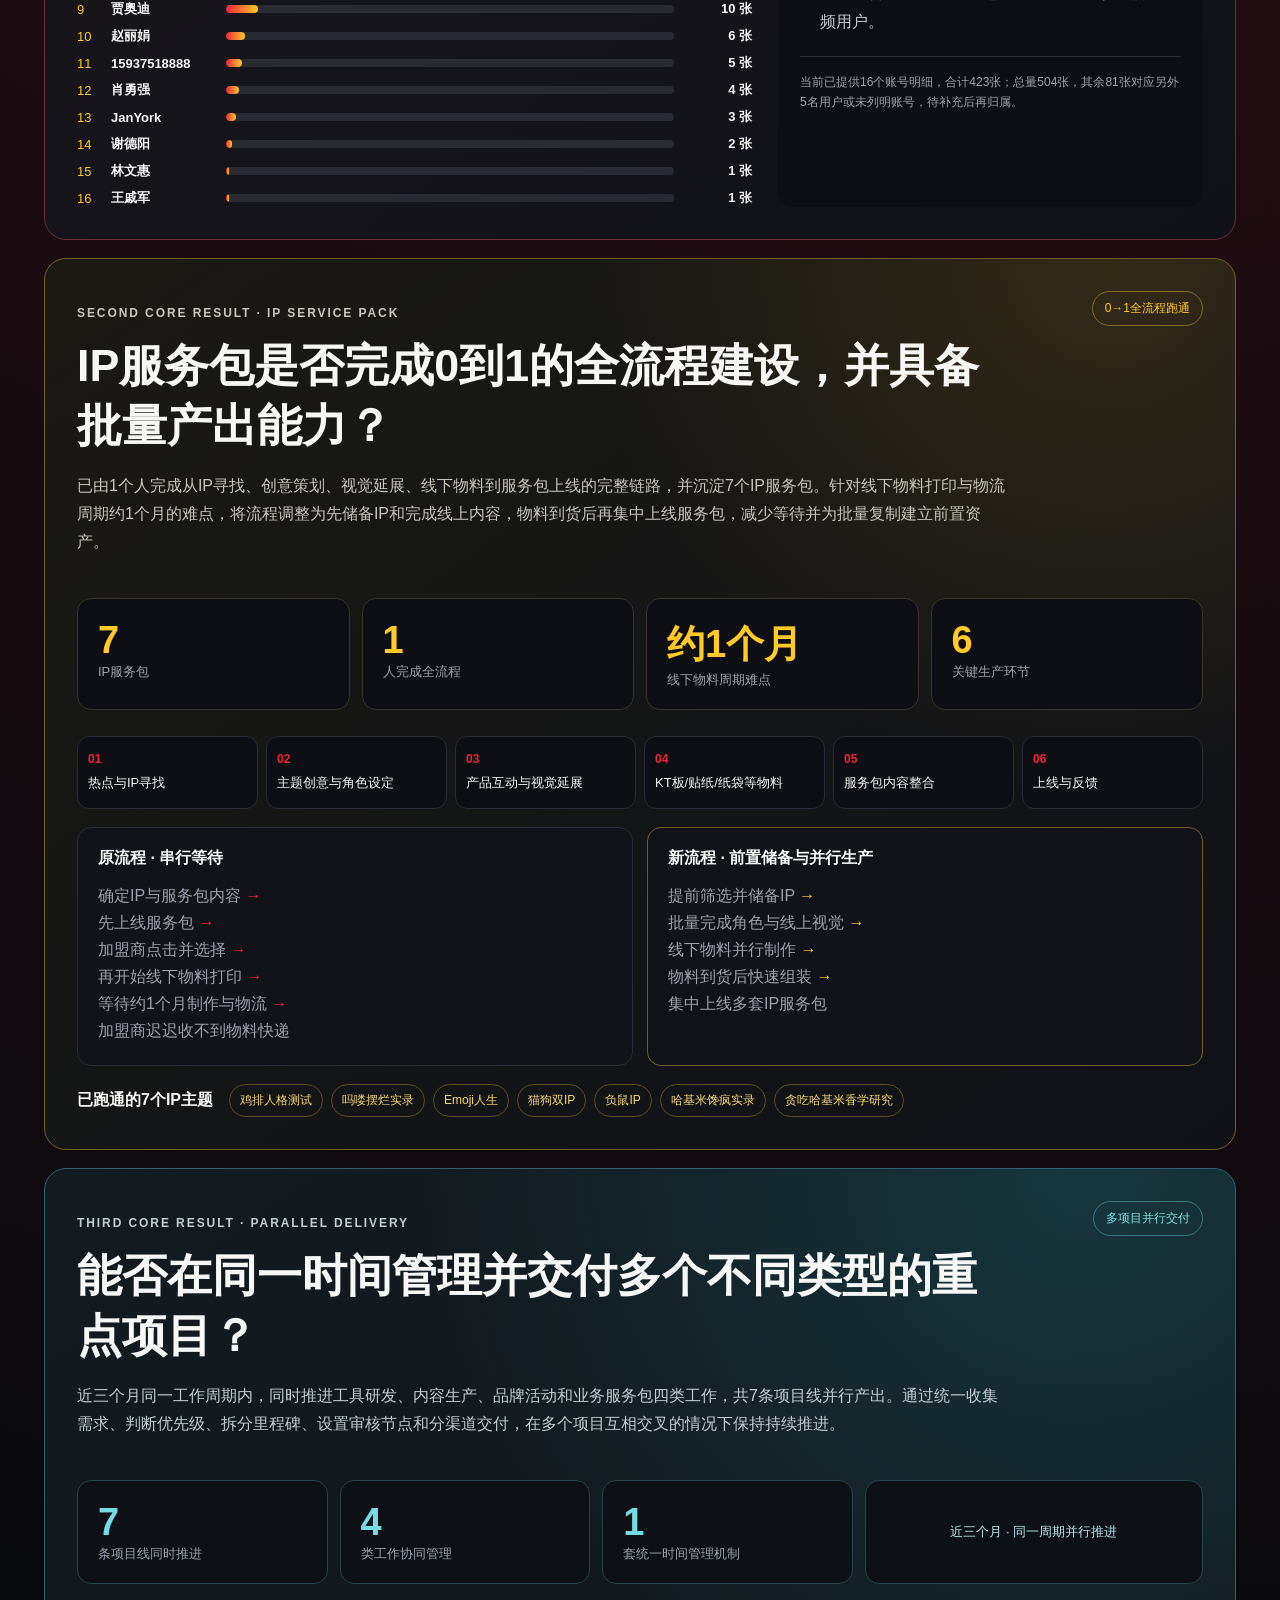
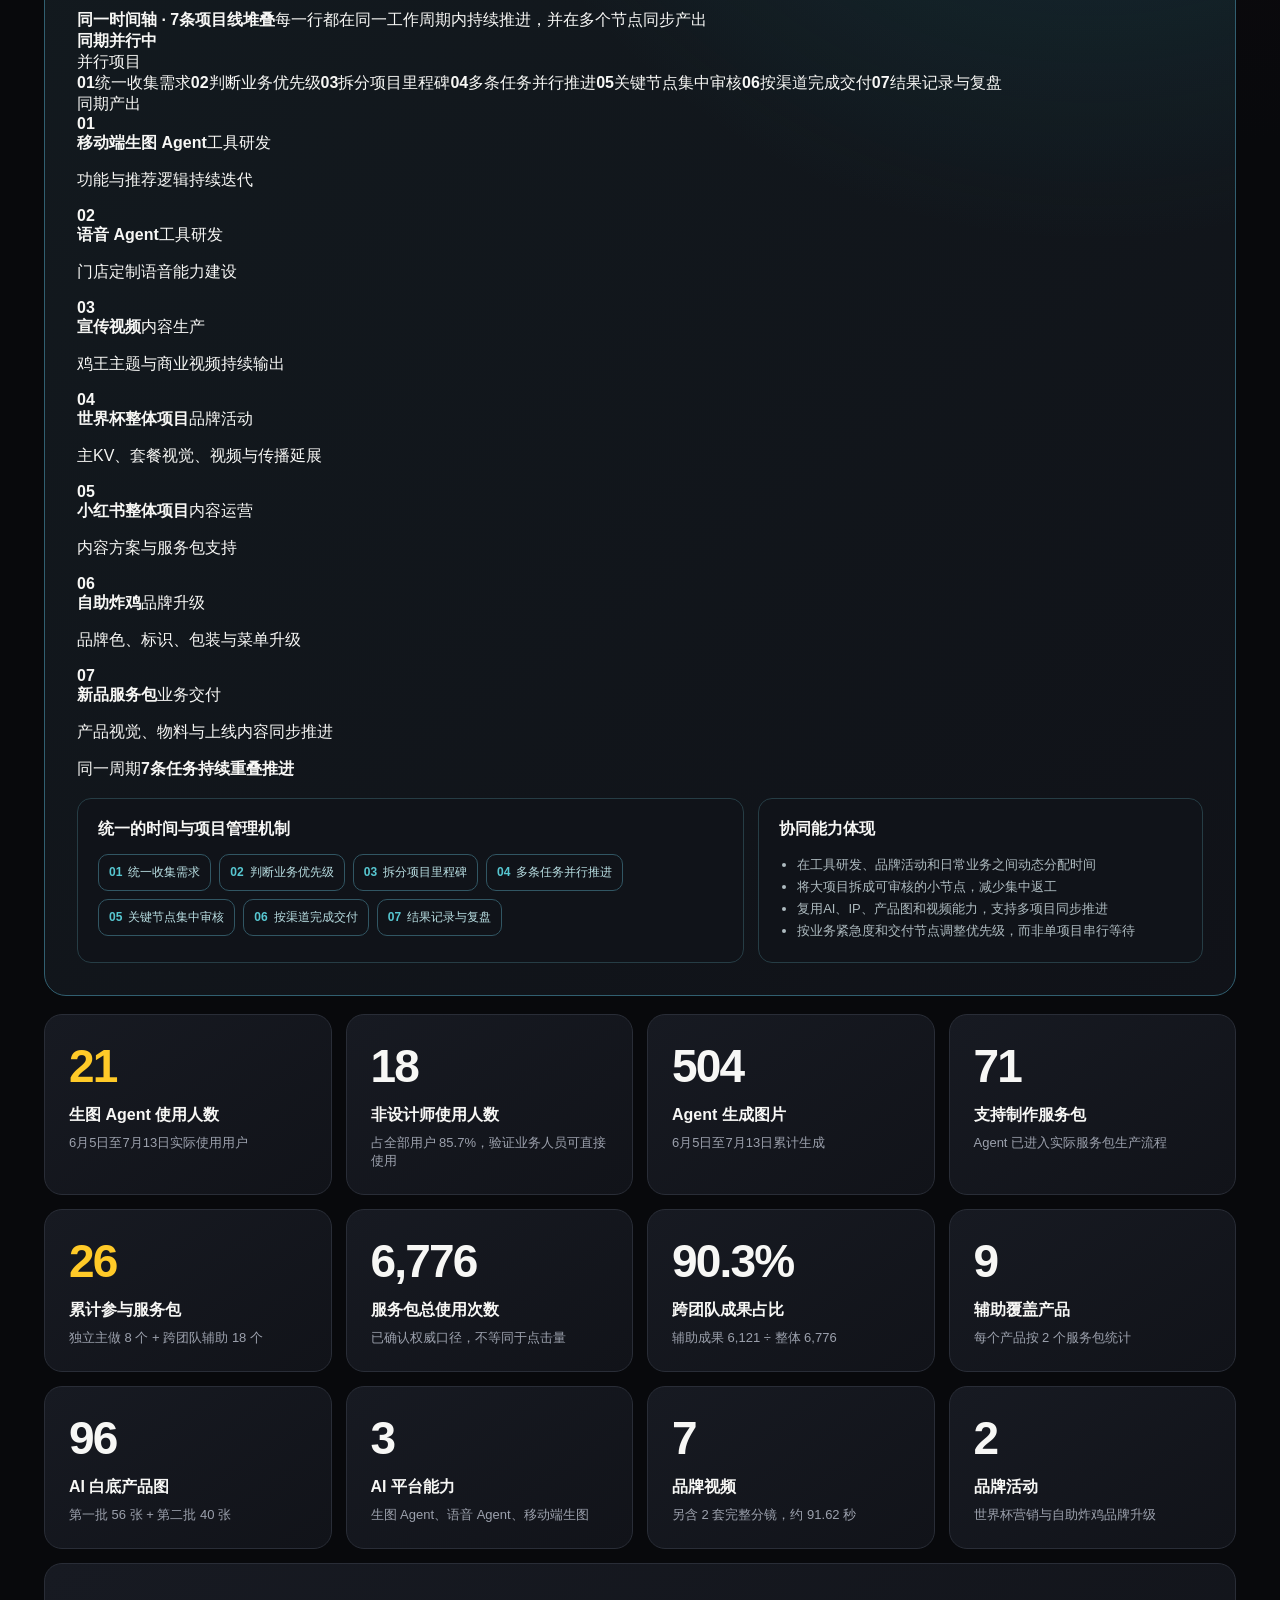
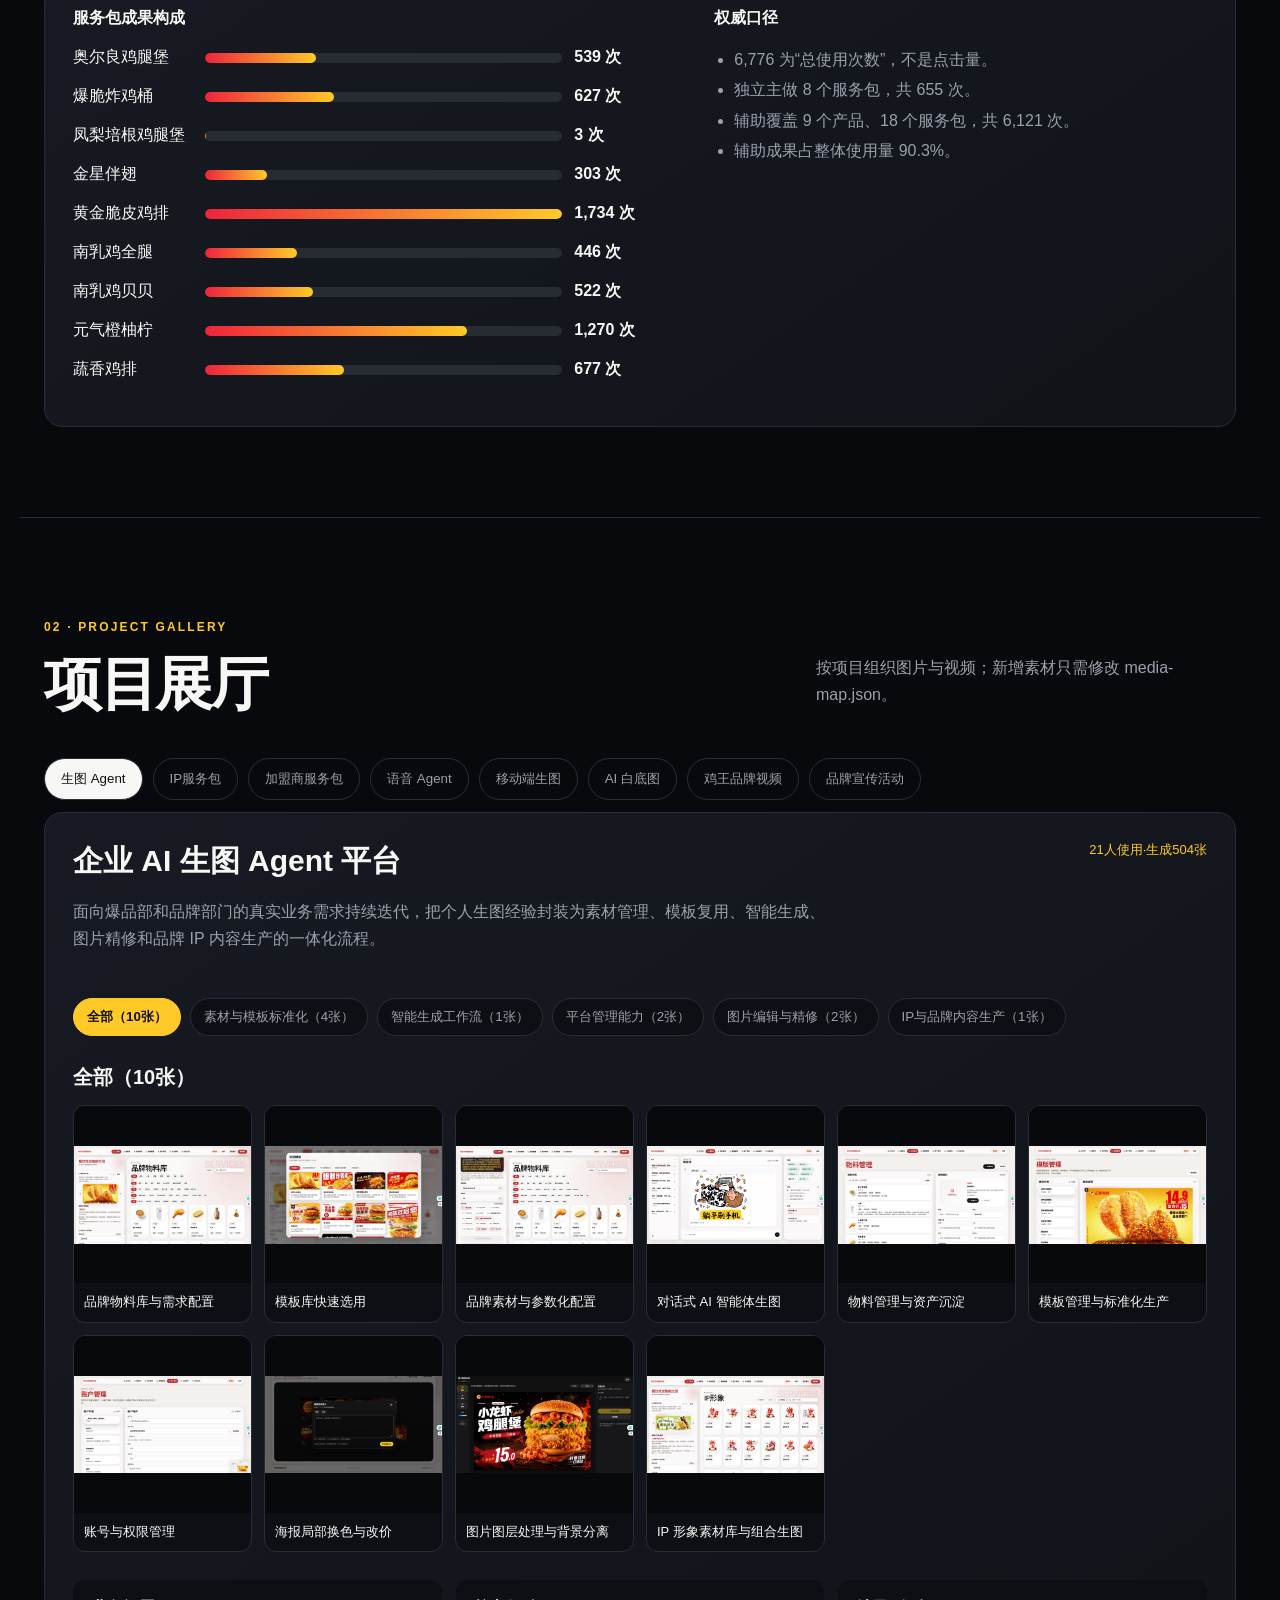
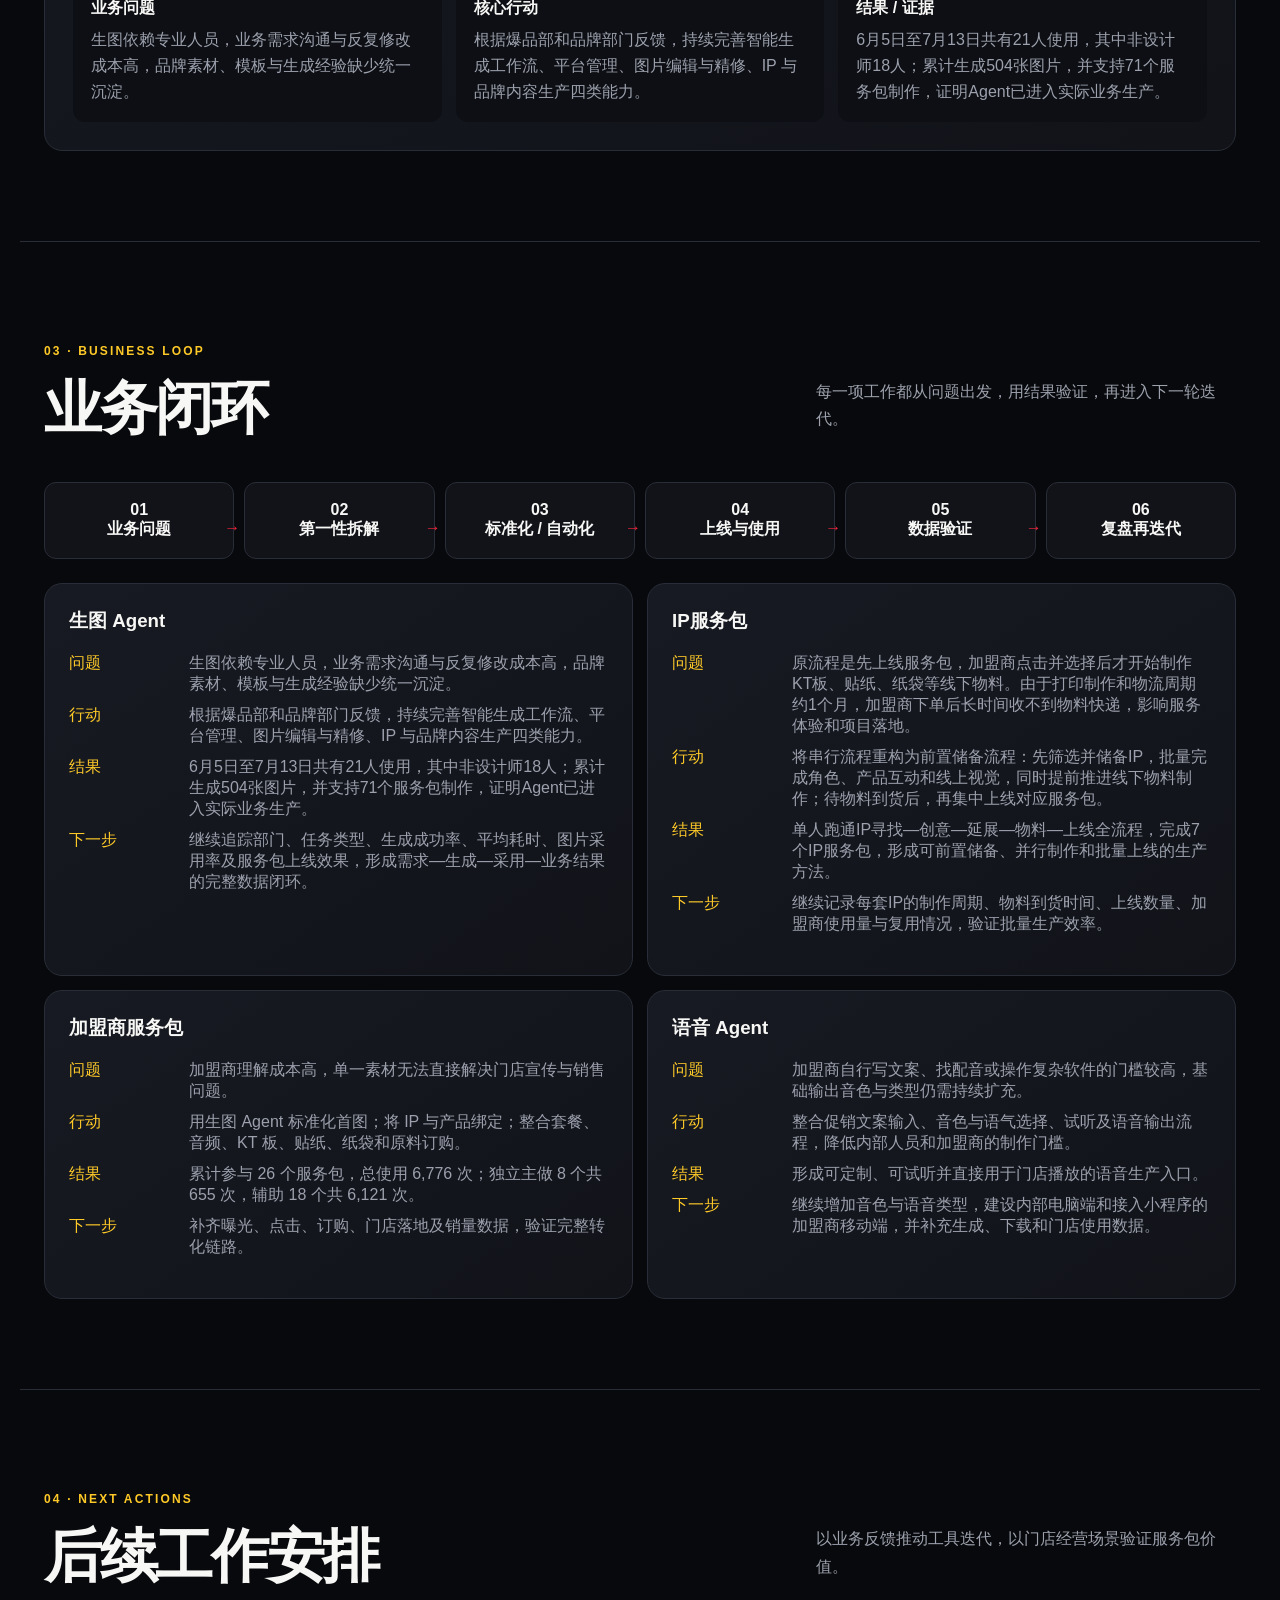
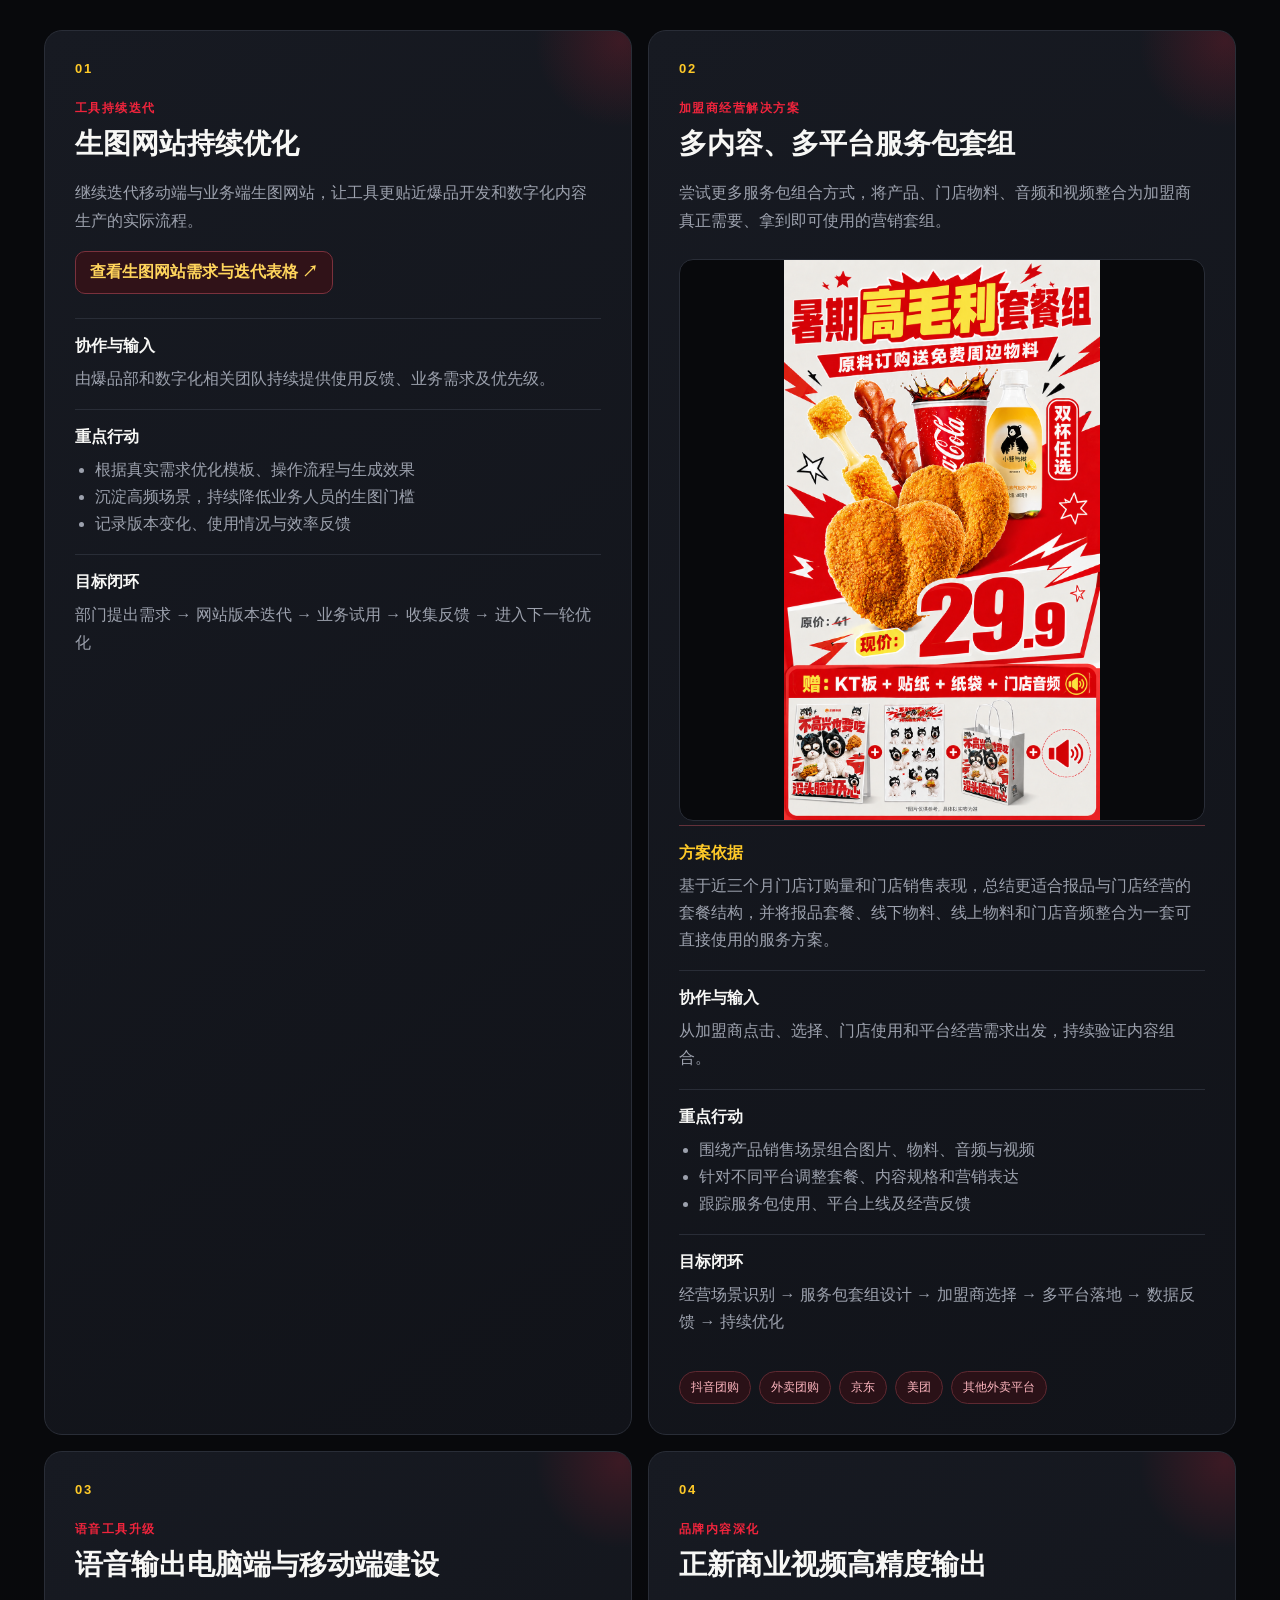
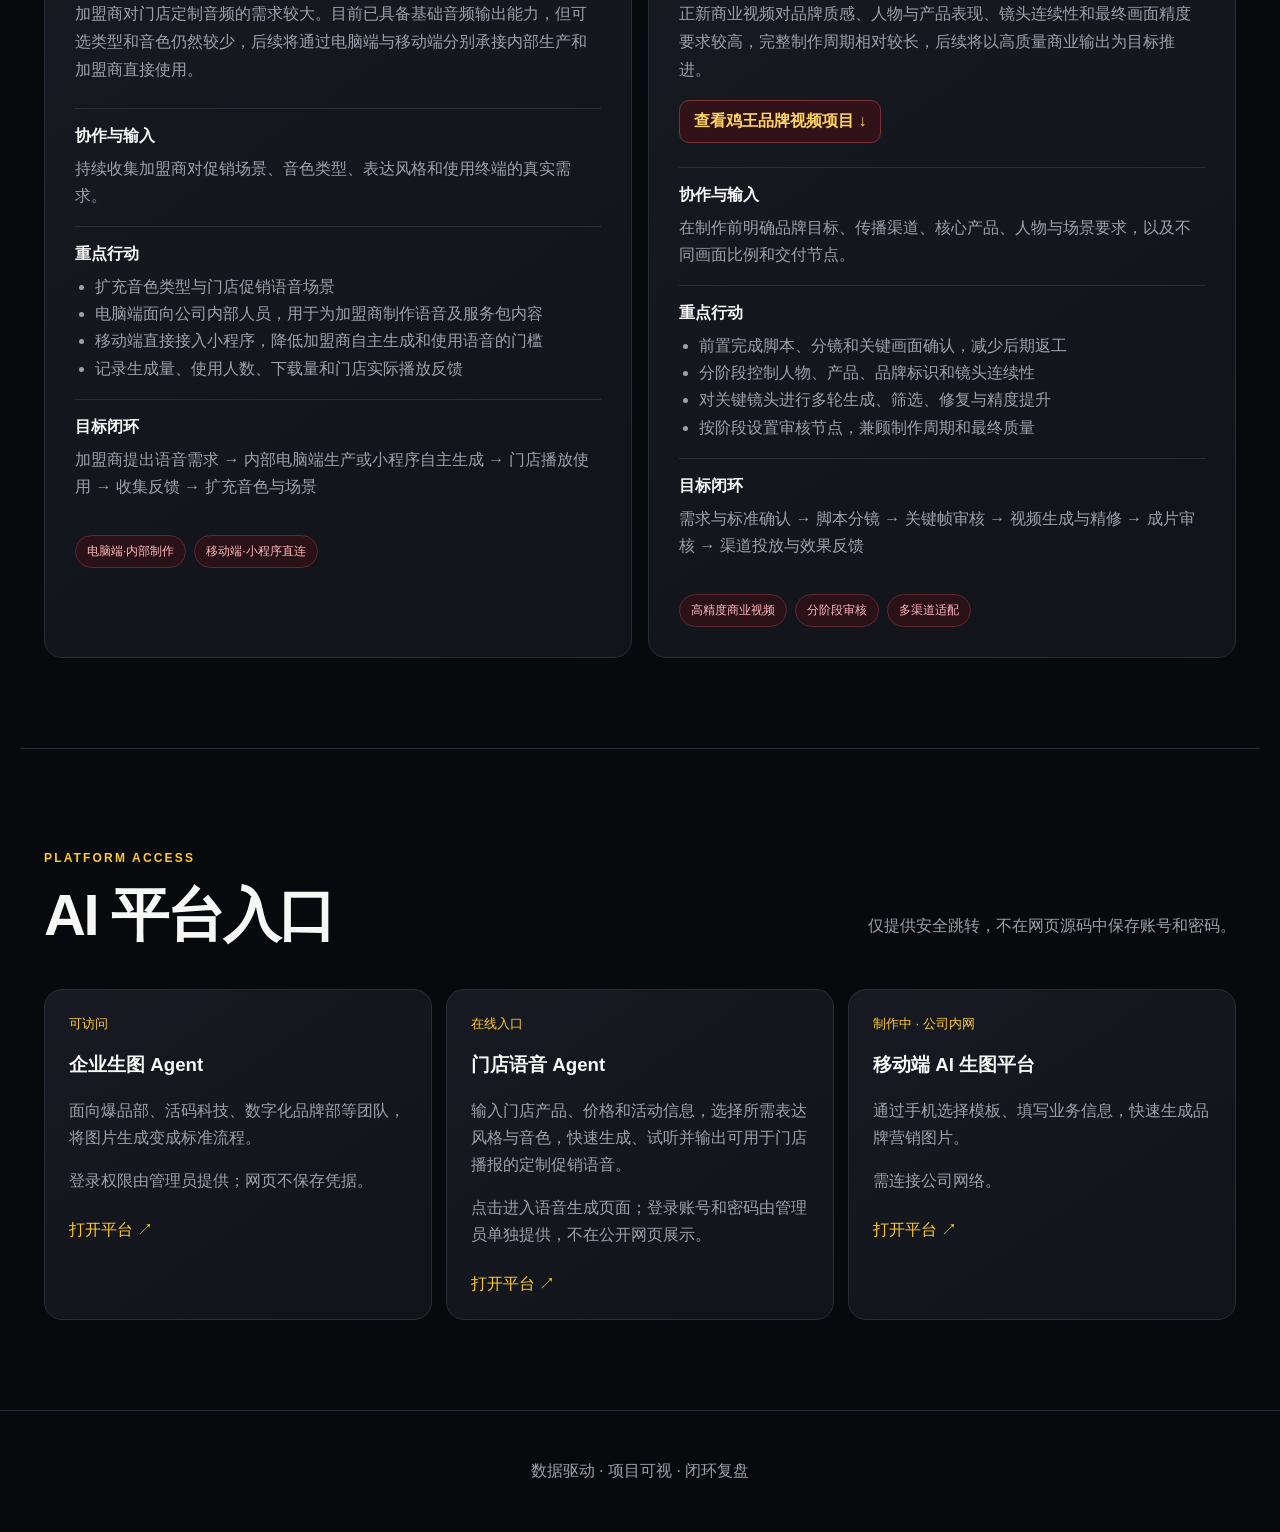
==== commit 1954f78f: "Refresh parallel timeline assets" ====
--- a/index.html
+++ b/index.html
@@ -65,6 +65,6 @@
   </main>
   <dialog id="lightbox"><button id="lightbox-close" aria-label="关闭">×</button><button id="lightbox-prev" class="lightbox-nav" aria-label="上一张">‹</button><img id="lightbox-image" alt="" /><button id="lightbox-next" class="lightbox-nav" aria-label="下一张">›</button><p id="lightbox-caption"></p></dialog>
   <footer>数据驱动 · 项目可视 · 闭环复盘</footer>
-  <script src="app.js?v=20260714-multi-project"></script>
+  <script src="app.js?v=20260714-parallel-gantt"></script>
 </body>
 </html>
--- a/multi-project-impact.css
+++ b/multi-project-impact.css
@@ -0,0 +1 @@
+.multi-project-impact-panel{margin:18px 0;padding:32px;border:1px solid #315f70;border-radius:22px;background:radial-gradient(circle at 88% 0,#1f758055,transparent 38%),linear-gradient(145deg,#131b20,#101218)}.multi-impact-head{display:flex;justify-content:space-between;gap:28px;align-items:start}.multi-impact-kicker{color:#69d4df;font-size:12px;font-weight:900;letter-spacing:.16em}.multi-impact-head h3{max-width:920px;font-size:clamp(28px,3.5vw,46px);margin:8px 0 14px}.multi-impact-head p{max-width:930px;color:#c3ced1;line-height:1.75}.multi-impact-head>span{white-space:nowrap;padding:8px 12px;border:1px solid #377783;border-radius:999px;color:#83e1e8;font-size:12px}.multi-impact-summary{display:grid;grid-template-columns:repeat(3,minmax(0,1fr)) minmax(220px,1.35fr);gap:12px;margin:26px 0}.multi-impact-summary>div,.multi-impact-summary>p{margin:0;padding:20px;border:1px solid #29434b;border-radius:14px;background:#0d1116}.multi-impact-summary strong{display:block;color:#76dbe3;font-size:38px}.multi-impact-summary span,.multi-impact-summary p{color:var(--muted);font-size:13px}.multi-impact-summary>p{display:flex;align-items:center;justify-content:center;text-align:center;color:#b9e8ec}.parallel-projects{padding:20px;border:1px solid #243b43;border-radius:16px;background:#0d1015}.parallel-axis,.parallel-row{display:grid;grid-template-columns:42px 210px minmax(180px,1fr) minmax(190px,1fr);gap:14px;align-items:center}.parallel-axis{grid-template-columns:266px minmax(180px,1fr) minmax(190px,1fr);padding:0 0 13px 56px;color:#78cbd3;font-size:11px}.parallel-axis i{height:1px;background:linear-gradient(90deg,#2d6871,#6bd9e2);position:relative}.parallel-axis i::after{content:'›';position:absolute;right:-2px;top:-11px;font-size:22px}.parallel-row{min-height:62px;border-top:1px solid #1e2a30}.parallel-row>b{color:#4f9aa3;font-size:12px}.parallel-row>div strong{display:block}.parallel-row>div span{display:inline-block;margin-top:4px;padding:3px 7px;border-radius:99px;background:#163039;color:#7fd7df;font-size:10px}.parallel-row>i{height:9px;border-radius:99px;background:#14252b;overflow:hidden}.parallel-row>i em{display:block;width:86%;height:100%;border-radius:inherit;background:linear-gradient(90deg,#1c6c76,#75dce4);transform:translateX(calc(var(--delay) * 5%))}.parallel-row>p{margin:0;color:#aebbc0;font-size:12px;line-height:1.5}.multi-management{display:grid;grid-template-columns:1.5fr 1fr;gap:14px;margin-top:18px}.multi-management section,.multi-management aside{padding:20px;border:1px solid #263d45;border-radius:14px;background:#101319}.multi-management h4{margin:0 0 14px}.management-flow{display:flex;flex-wrap:wrap;gap:8px}.management-flow span{padding:9px 10px;border:1px solid #315663;border-radius:10px;color:#b9dfe3;font-size:12px}.management-flow b{color:#57c7d1;margin-right:6px}.multi-management ul{margin:0;padding-left:18px;color:#aebbc0;line-height:1.7;font-size:13px}@media(max-width:900px){.multi-impact-summary{grid-template-columns:repeat(2,1fr)}.parallel-axis{display:none}.parallel-row{grid-template-columns:36px 180px 1fr}.parallel-row>p{grid-column:2/4;padding-bottom:12px}.multi-management{grid-template-columns:1fr}}@media(max-width:560px){.multi-project-impact-panel{padding:20px}.multi-impact-head{display:block}.multi-impact-head>span{display:inline-flex;margin-top:8px}.multi-impact-summary{grid-template-columns:1fr 1fr}.multi-impact-summary>p{grid-column:1/3}.parallel-row{grid-template-columns:28px 1fr}.parallel-row>i,.parallel-row>p{grid-column:2}.parallel-row>p{padding-bottom:12px}}
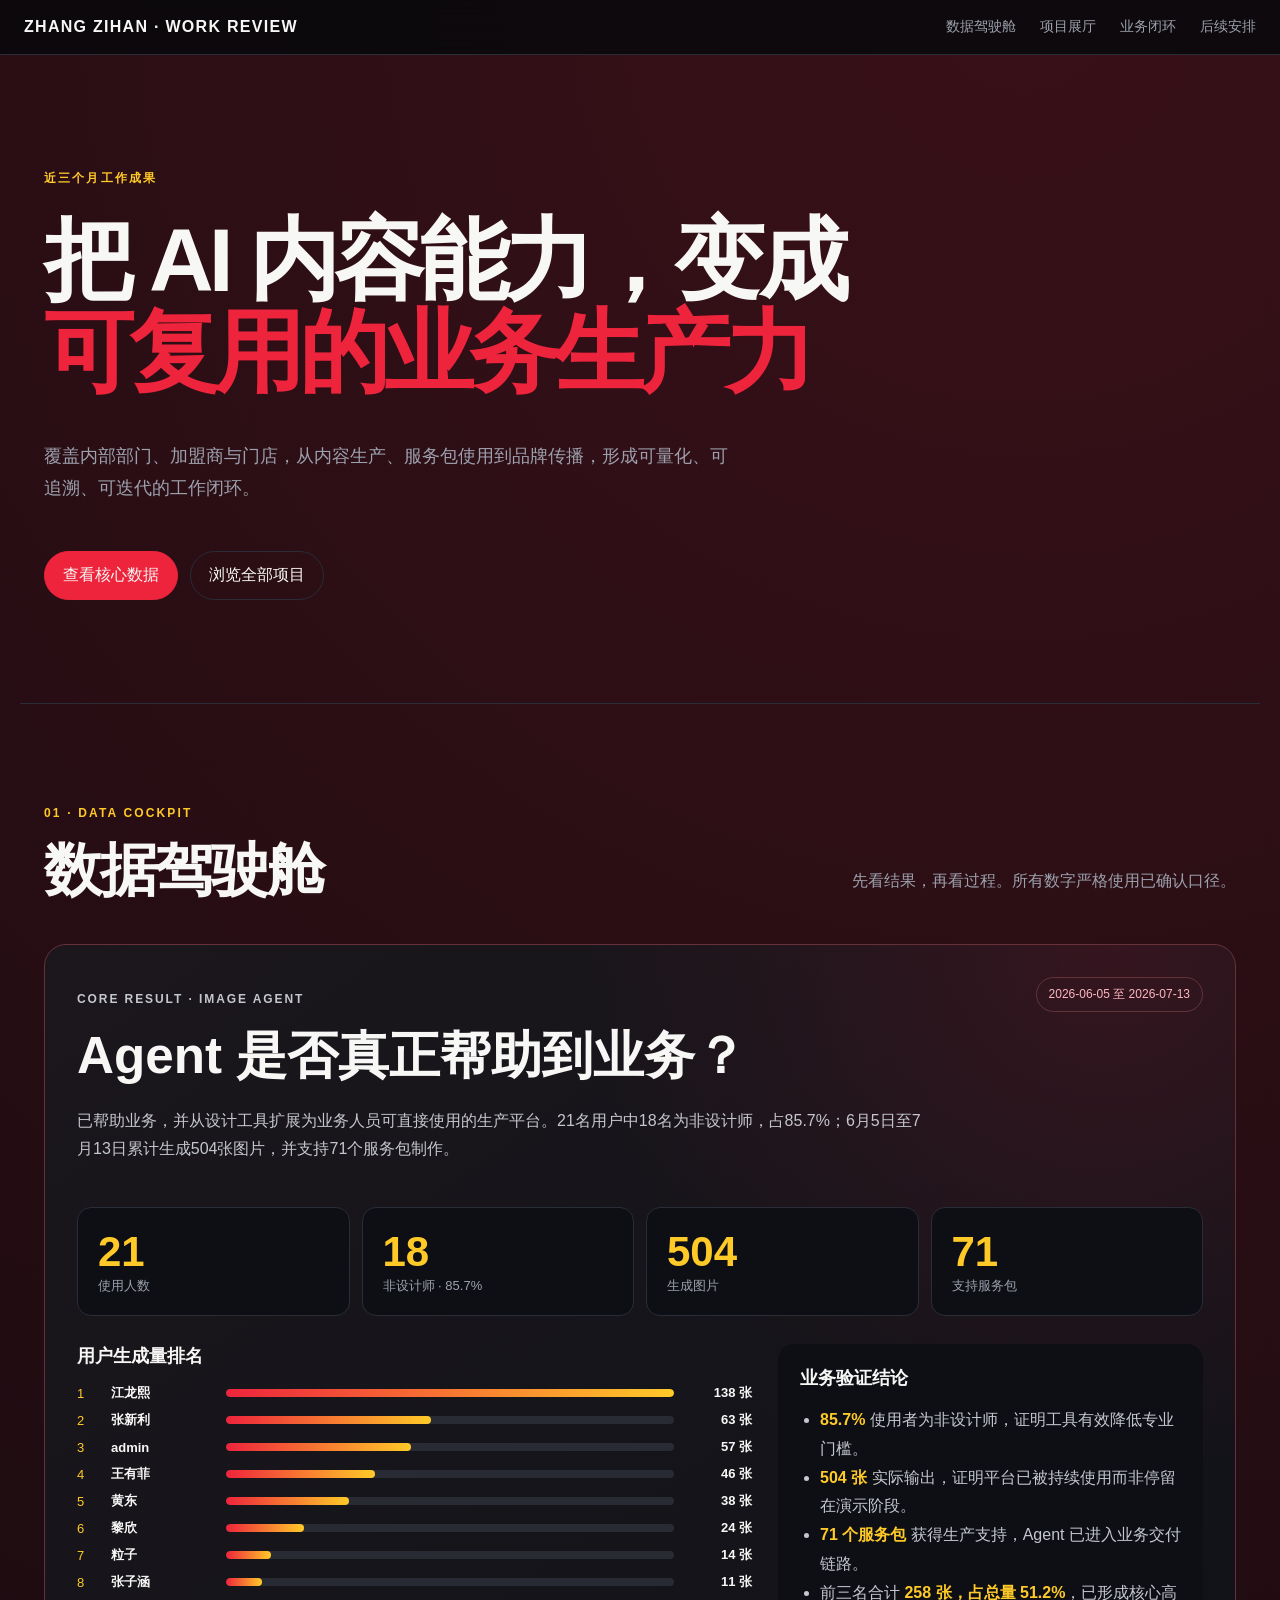
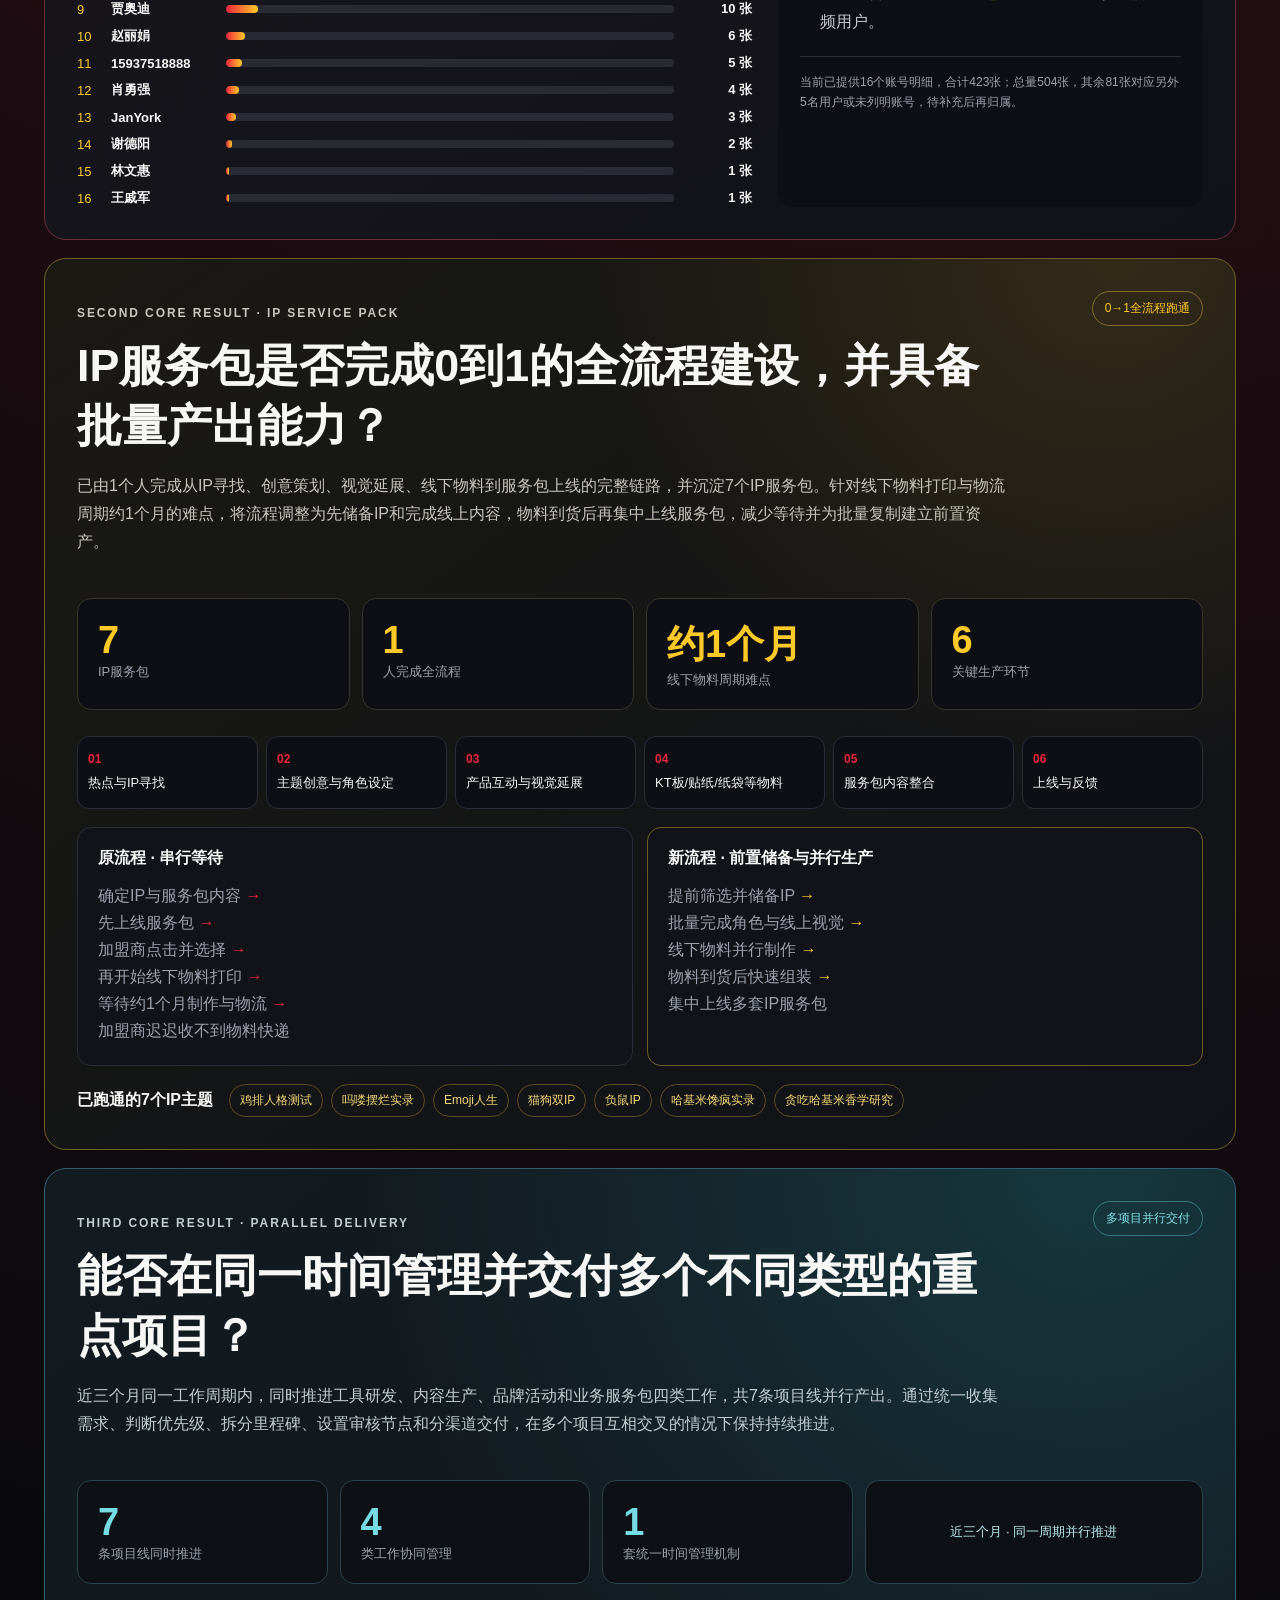
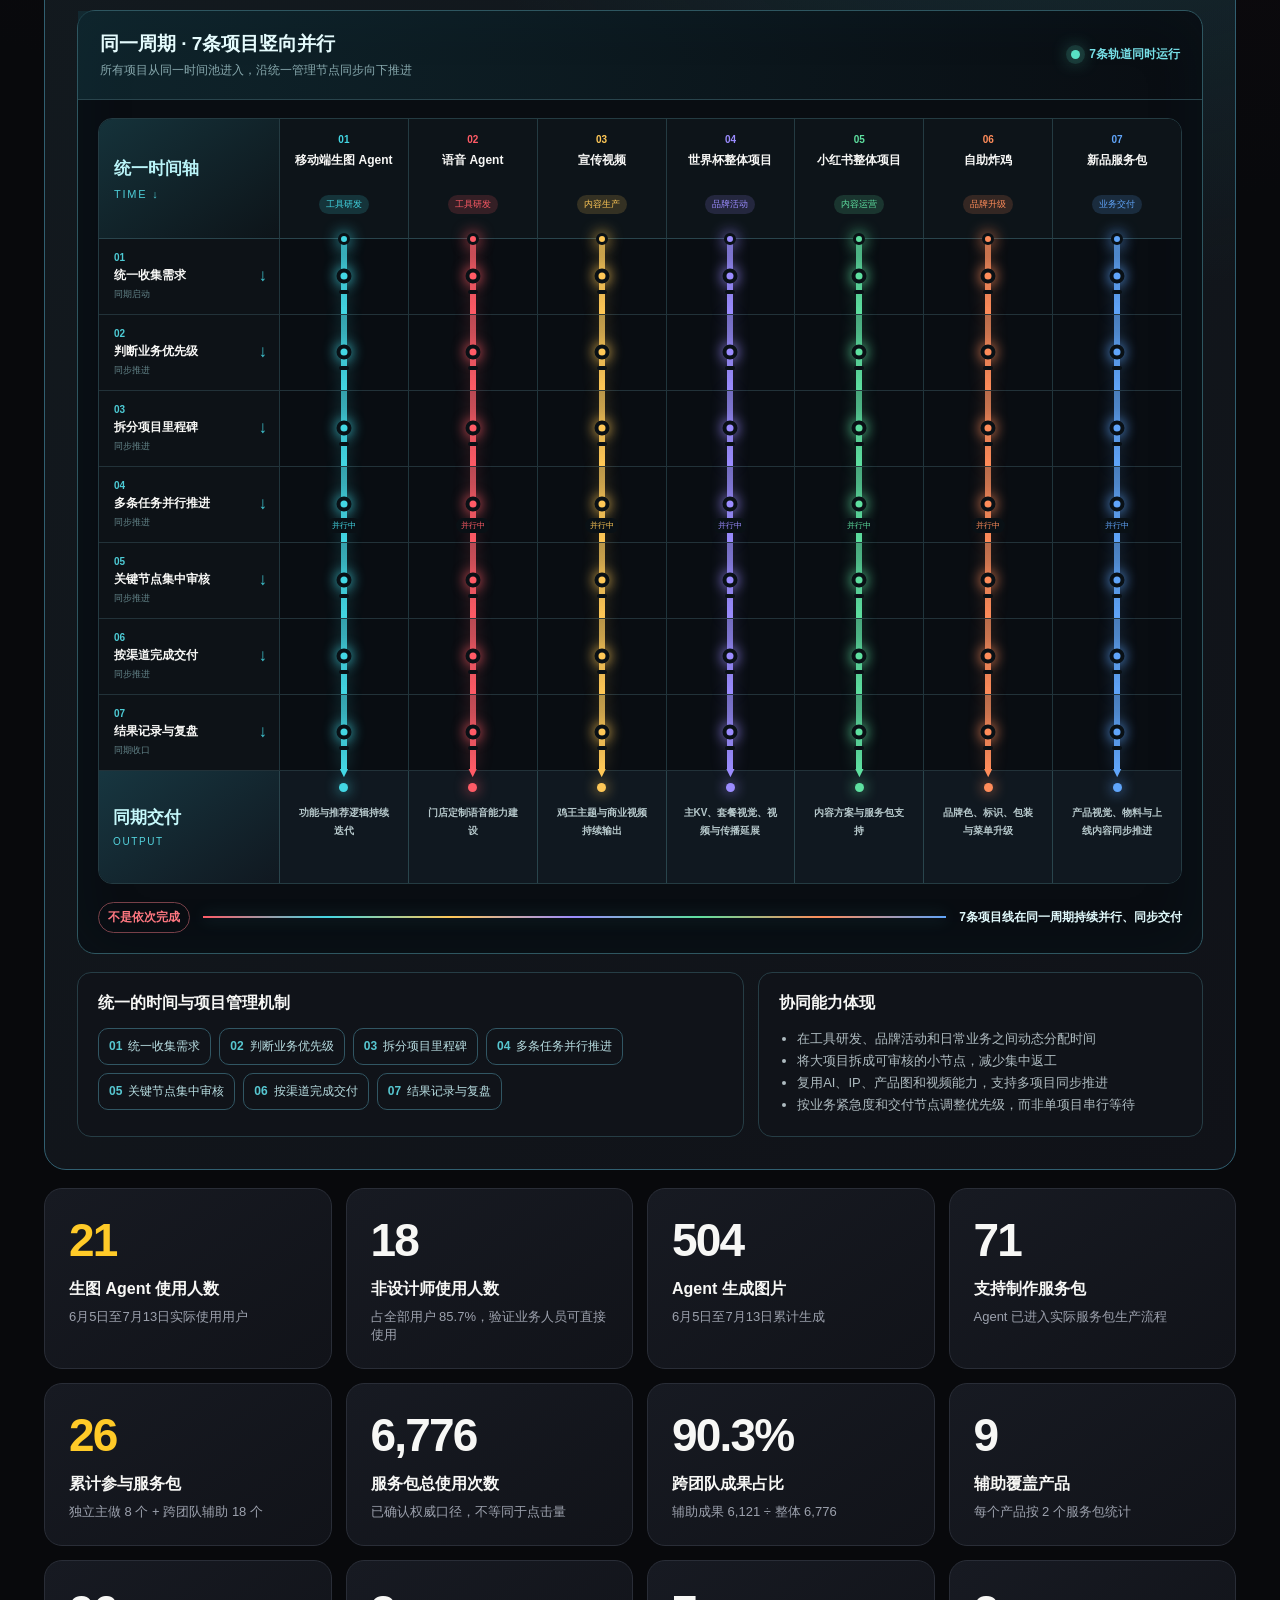
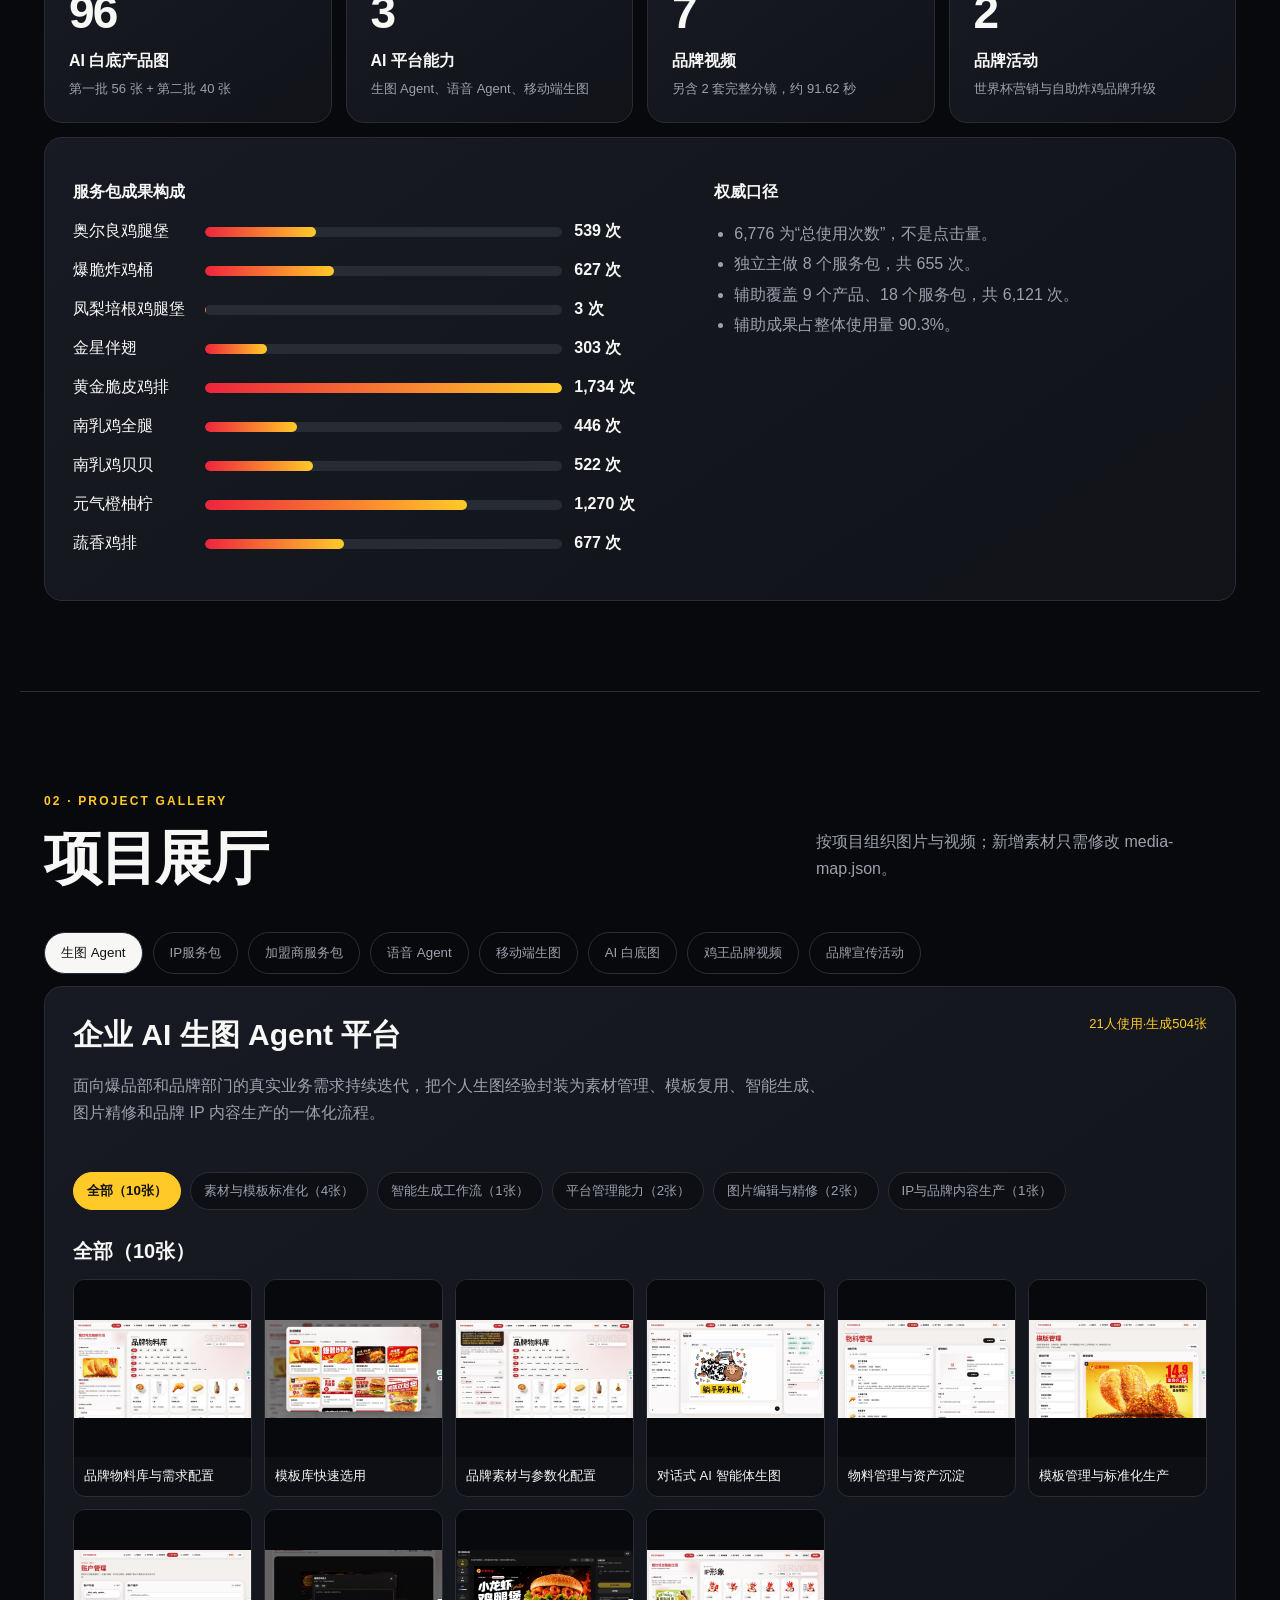
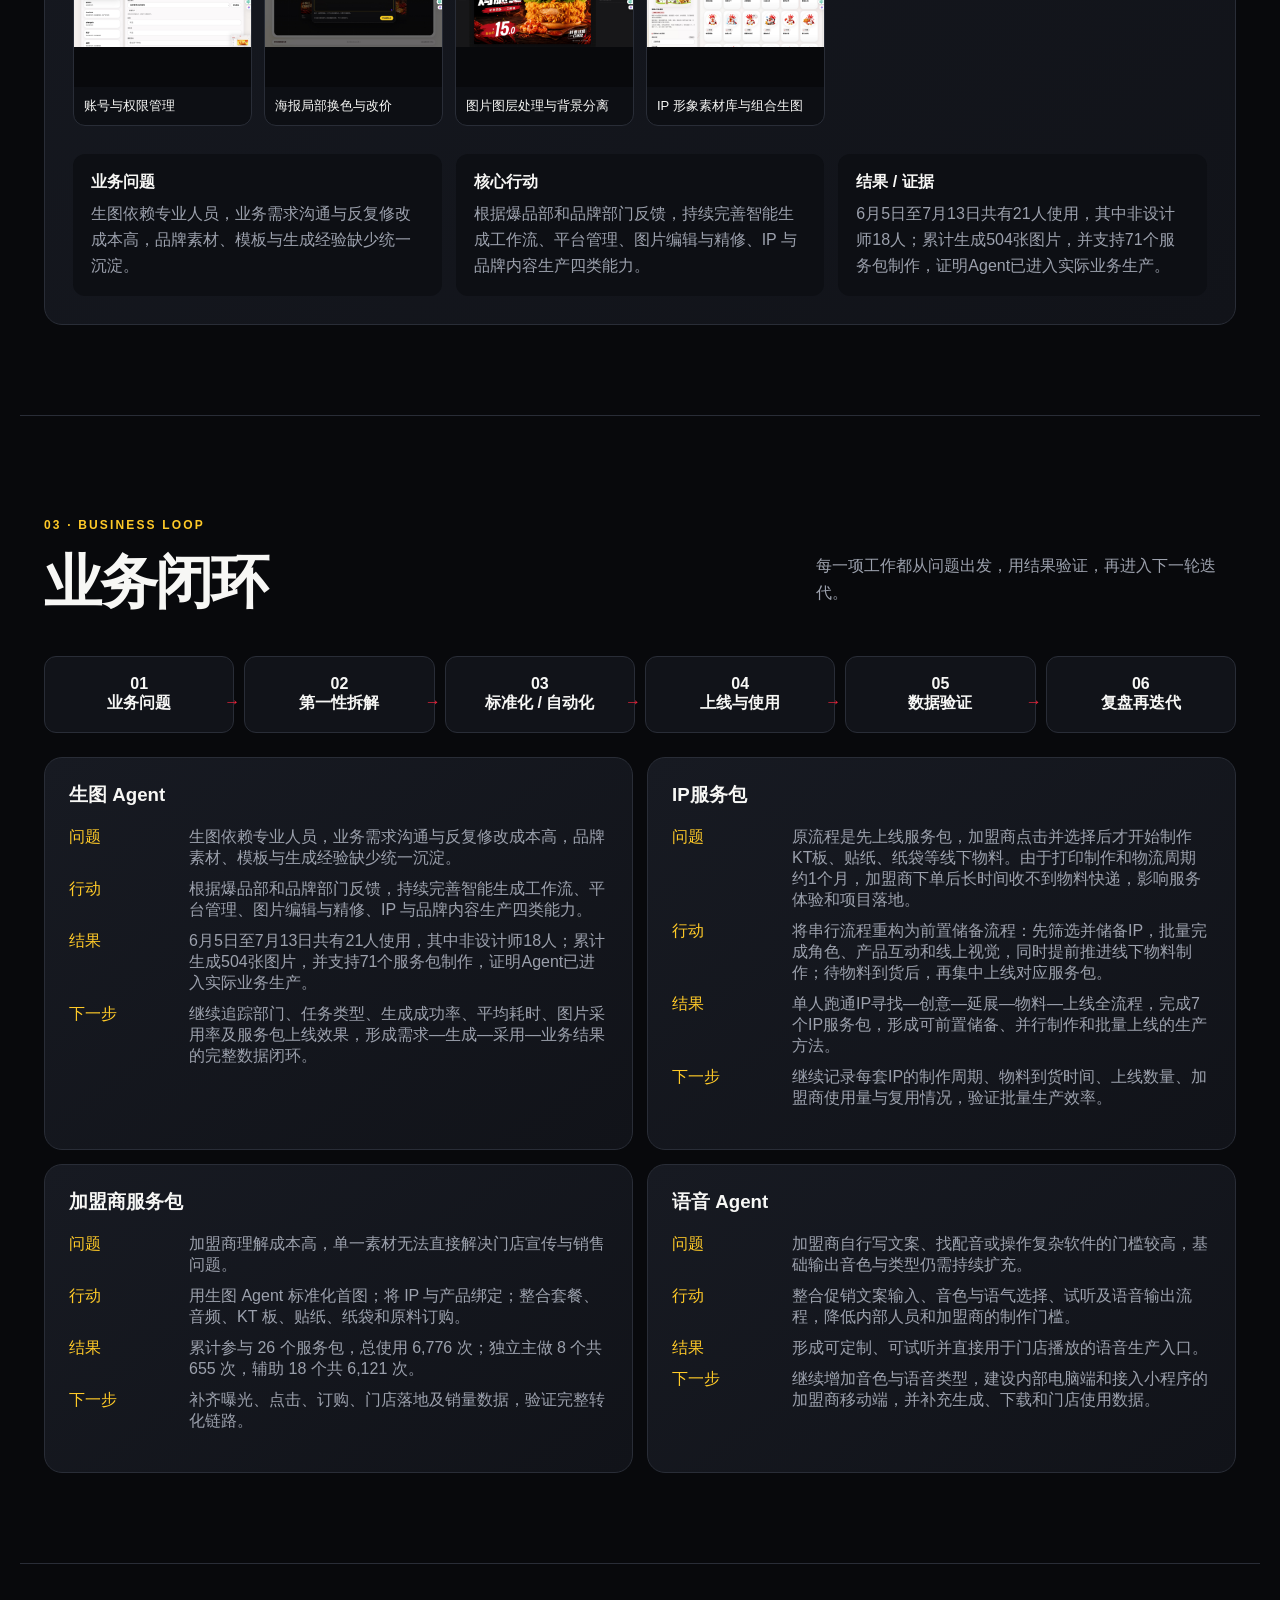
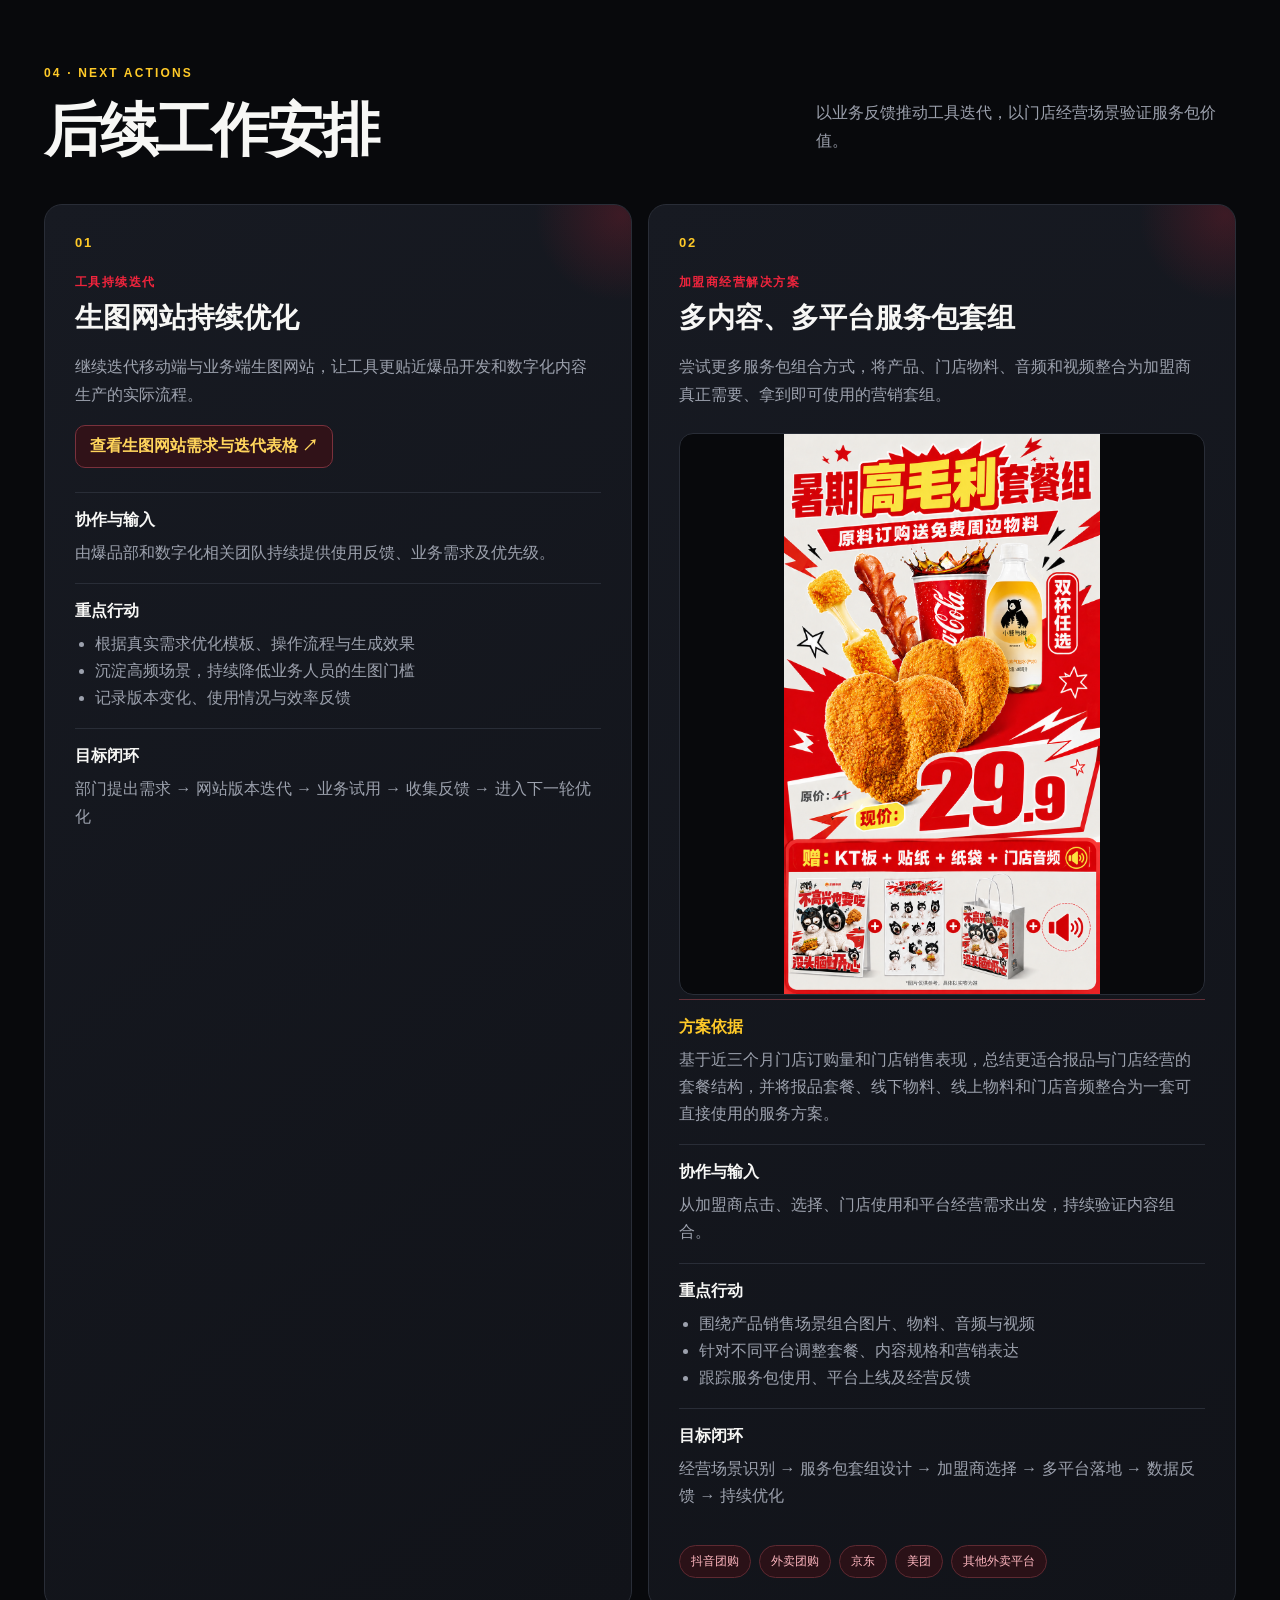
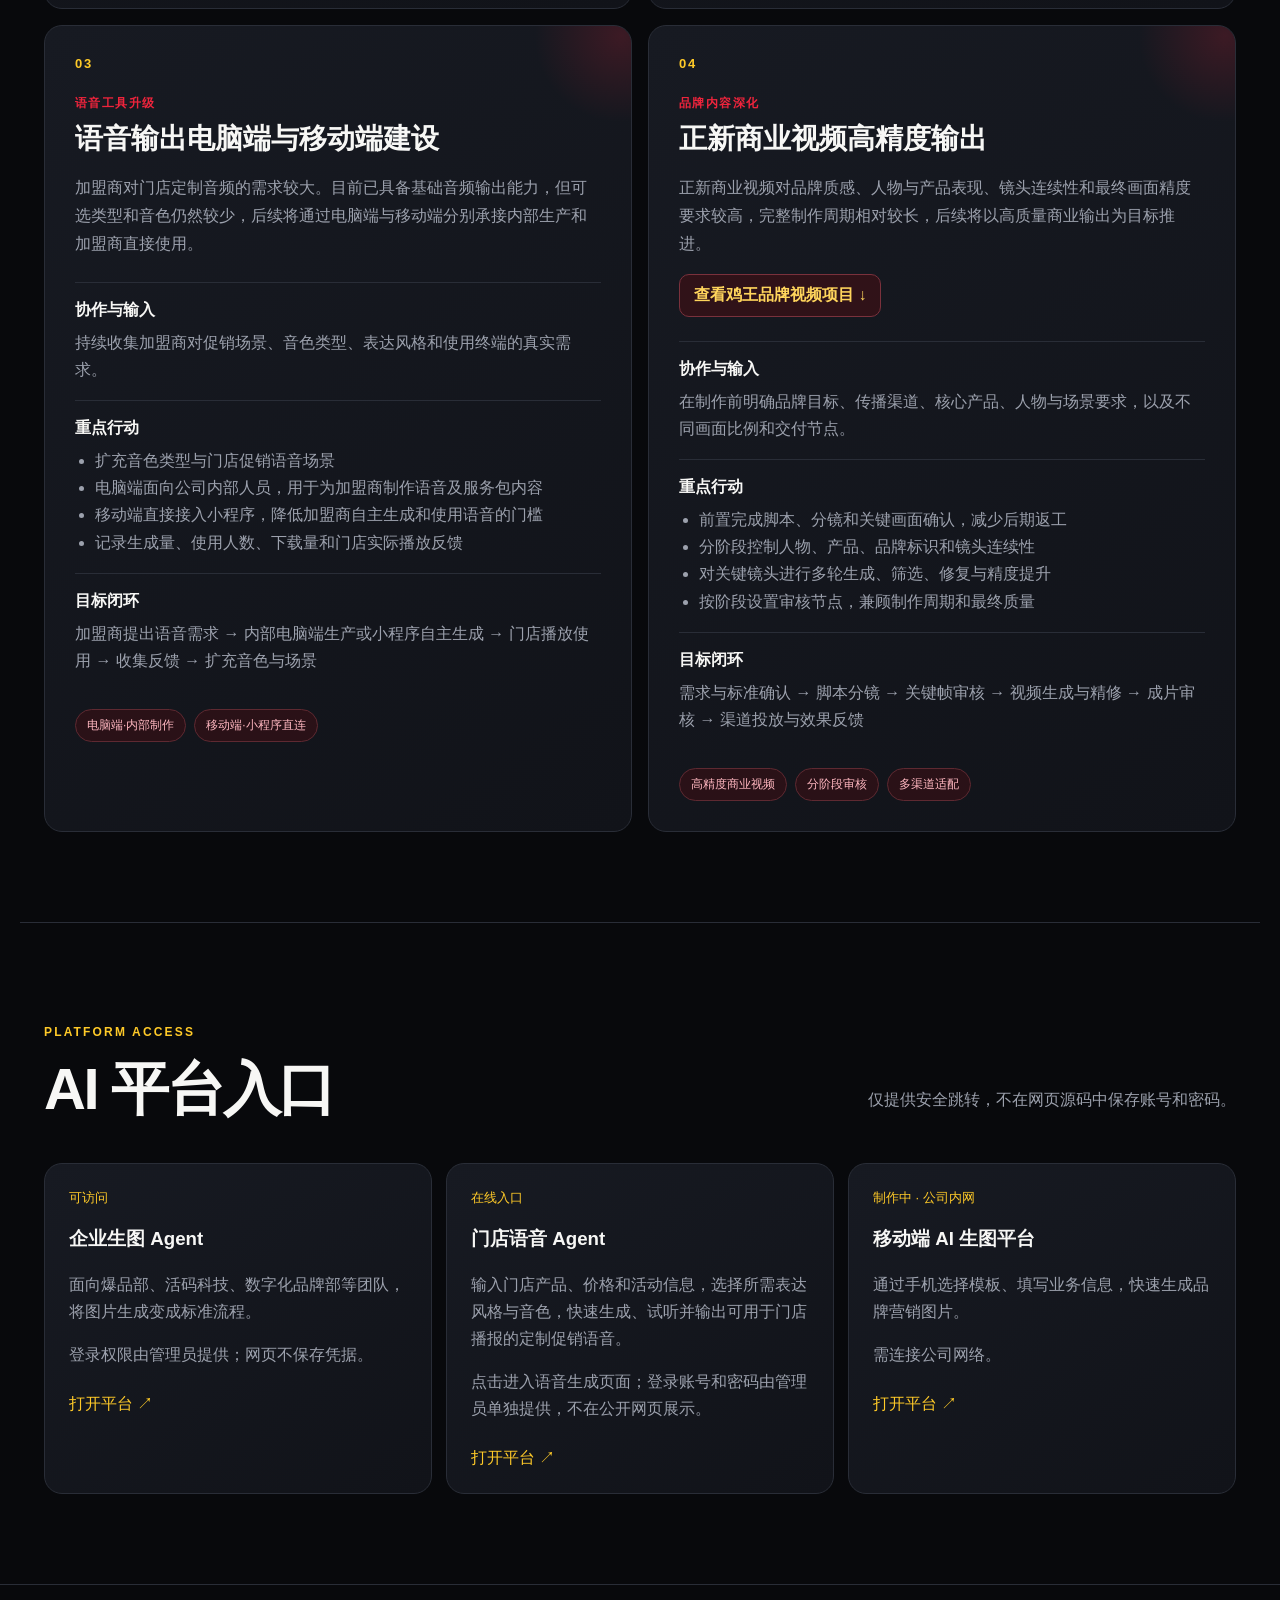
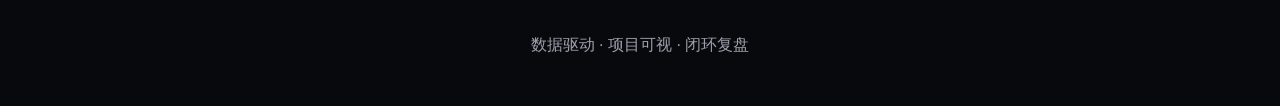
==== commit f0cbb310: "Refresh vertical project track assets" ====
--- a/index.html
+++ b/index.html
@@ -65,6 +65,6 @@
   </main>
   <dialog id="lightbox"><button id="lightbox-close" aria-label="关闭">×</button><button id="lightbox-prev" class="lightbox-nav" aria-label="上一张">‹</button><img id="lightbox-image" alt="" /><button id="lightbox-next" class="lightbox-nav" aria-label="下一张">›</button><p id="lightbox-caption"></p></dialog>
   <footer>数据驱动 · 项目可视 · 闭环复盘</footer>
-  <script src="app.js?v=20260714-parallel-gantt"></script>
+  <script src="app.js?v=20260714-vertical-tracks"></script>
 </body>
 </html>
--- a/multi-project-impact.css
+++ b/multi-project-impact.css
@@ -1 +1 @@
-.multi-project-impact-panel{margin:18px 0;padding:32px;border:1px solid #315f70;border-radius:22px;background:radial-gradient(circle at 88% 0,#1f758055,transparent 38%),linear-gradient(145deg,#131b20,#101218)}.multi-impact-head{display:flex;justify-content:space-between;gap:28px;align-items:start}.multi-impact-kicker{color:#69d4df;font-size:12px;font-weight:900;letter-spacing:.16em}.multi-impact-head h3{max-width:920px;font-size:clamp(28px,3.5vw,46px);margin:8px 0 14px}.multi-impact-head p{max-width:930px;color:#c3ced1;line-height:1.75}.multi-impact-head>span{white-space:nowrap;padding:8px 12px;border:1px solid #377783;border-radius:999px;color:#83e1e8;font-size:12px}.multi-impact-summary{display:grid;grid-template-columns:repeat(3,minmax(0,1fr)) minmax(220px,1.35fr);gap:12px;margin:26px 0}.multi-impact-summary>div,.multi-impact-summary>p{margin:0;padding:20px;border:1px solid #29434b;border-radius:14px;background:#0d1116}.multi-impact-summary strong{display:block;color:#76dbe3;font-size:38px}.multi-impact-summary span,.multi-impact-summary p{color:var(--muted);font-size:13px}.multi-impact-summary>p{display:flex;align-items:center;justify-content:center;text-align:center;color:#b9e8ec}.parallel-projects{padding:20px;border:1px solid #243b43;border-radius:16px;background:#0d1015}.parallel-axis,.parallel-row{display:grid;grid-template-columns:42px 210px minmax(180px,1fr) minmax(190px,1fr);gap:14px;align-items:center}.parallel-axis{grid-template-columns:266px minmax(180px,1fr) minmax(190px,1fr);padding:0 0 13px 56px;color:#78cbd3;font-size:11px}.parallel-axis i{height:1px;background:linear-gradient(90deg,#2d6871,#6bd9e2);position:relative}.parallel-axis i::after{content:'›';position:absolute;right:-2px;top:-11px;font-size:22px}.parallel-row{min-height:62px;border-top:1px solid #1e2a30}.parallel-row>b{color:#4f9aa3;font-size:12px}.parallel-row>div strong{display:block}.parallel-row>div span{display:inline-block;margin-top:4px;padding:3px 7px;border-radius:99px;background:#163039;color:#7fd7df;font-size:10px}.parallel-row>i{height:9px;border-radius:99px;background:#14252b;overflow:hidden}.parallel-row>i em{display:block;width:86%;height:100%;border-radius:inherit;background:linear-gradient(90deg,#1c6c76,#75dce4);transform:translateX(calc(var(--delay) * 5%))}.parallel-row>p{margin:0;color:#aebbc0;font-size:12px;line-height:1.5}.multi-management{display:grid;grid-template-columns:1.5fr 1fr;gap:14px;margin-top:18px}.multi-management section,.multi-management aside{padding:20px;border:1px solid #263d45;border-radius:14px;background:#101319}.multi-management h4{margin:0 0 14px}.management-flow{display:flex;flex-wrap:wrap;gap:8px}.management-flow span{padding:9px 10px;border:1px solid #315663;border-radius:10px;color:#b9dfe3;font-size:12px}.management-flow b{color:#57c7d1;margin-right:6px}.multi-management ul{margin:0;padding-left:18px;color:#aebbc0;line-height:1.7;font-size:13px}@media(max-width:900px){.multi-impact-summary{grid-template-columns:repeat(2,1fr)}.parallel-axis{display:none}.parallel-row{grid-template-columns:36px 180px 1fr}.parallel-row>p{grid-column:2/4;padding-bottom:12px}.multi-management{grid-template-columns:1fr}}@media(max-width:560px){.multi-project-impact-panel{padding:20px}.multi-impact-head{display:block}.multi-impact-head>span{display:inline-flex;margin-top:8px}.multi-impact-summary{grid-template-columns:1fr 1fr}.multi-impact-summary>p{grid-column:1/3}.parallel-row{grid-template-columns:28px 1fr}.parallel-row>i,.parallel-row>p{grid-column:2}.parallel-row>p{padding-bottom:12px}}
+.multi-project-impact-panel{margin:18px 0;padding:32px;border:1px solid #315f70;border-radius:22px;background:radial-gradient(circle at 88% 0,#1f758055,transparent 38%),linear-gradient(145deg,#131b20,#101218);overflow:hidden}.multi-impact-head{display:flex;justify-content:space-between;gap:28px;align-items:start}.multi-impact-kicker{color:#69d4df;font-size:12px;font-weight:900;letter-spacing:.16em}.multi-impact-head h3{max-width:920px;font-size:clamp(28px,3.5vw,46px);margin:8px 0 14px}.multi-impact-head p{max-width:930px;color:#c3ced1;line-height:1.75}.multi-impact-head>span{white-space:nowrap;padding:8px 12px;border:1px solid #377783;border-radius:999px;color:#83e1e8;font-size:12px}.multi-impact-summary{display:grid;grid-template-columns:repeat(3,minmax(0,1fr)) minmax(220px,1.35fr);gap:12px;margin:26px 0}.multi-impact-summary>div,.multi-impact-summary>p{margin:0;padding:20px;border:1px solid #29434b;border-radius:14px;background:#0d1116}.multi-impact-summary strong{display:block;color:#76dbe3;font-size:38px}.multi-impact-summary span,.multi-impact-summary p{color:var(--muted);font-size:13px}.multi-impact-summary>p{display:flex;align-items:center;justify-content:center;text-align:center;color:#b9e8ec}.vertical-parallel-board{border:1px solid #2e5660;border-radius:18px;background:#090d12;box-shadow:inset 0 0 60px #12374022}.vertical-board-title{display:flex;justify-content:space-between;align-items:center;gap:20px;padding:20px 22px;border-bottom:1px solid #29444c;background:linear-gradient(90deg,#12333c99,transparent)}.vertical-board-title div b{display:block;font-size:19px;color:#e5fbfd}.vertical-board-title div span{display:block;margin-top:5px;color:#88a9ae;font-size:12px}.vertical-board-title>strong{display:flex;align-items:center;gap:9px;color:#77e0e8;font-size:12px;white-space:nowrap}.vertical-board-title>strong i{width:9px;height:9px;border-radius:50%;background:#58e1c4;box-shadow:0 0 0 5px #58e1c422,0 0 18px #58e1c4}.vertical-board-scroll{overflow-x:auto;padding:18px 20px}.vertical-matrix{display:grid;grid-template-columns:180px repeat(7,minmax(118px,1fr));min-width:1080px;border:1px solid #243b42;border-radius:14px;overflow:hidden}.vertical-corner,.vertical-project-head{min-height:120px;padding:15px;border-bottom:1px solid #29444c;background:#0d1419}.vertical-corner{display:flex;flex-direction:column;justify-content:center;background:linear-gradient(145deg,#15323a,#0d1419)}.vertical-corner b{color:#b9f3f7;font-size:17px}.vertical-corner span{margin-top:8px;color:#4dcbd5;font-size:11px;letter-spacing:.16em}.vertical-project-head{position:relative;text-align:center;border-left:1px solid #243b42}.vertical-project-head>b{display:block;color:var(--lane);font-size:10px}.vertical-project-head strong{display:block;min-height:36px;margin-top:7px;font-size:12px;line-height:1.45}.vertical-project-head span{display:inline-block;margin-top:7px;padding:3px 7px;border-radius:99px;background:color-mix(in srgb,var(--lane) 16%,transparent);color:var(--lane);font-size:9px}.vertical-project-head i{position:absolute;bottom:-1px;left:50%;width:12px;height:12px;transform:translate(-50%,50%);border:3px solid #091015;border-radius:50%;background:var(--lane);box-shadow:0 0 15px var(--lane);z-index:3}.vertical-phase{min-height:76px;padding:13px 15px;border-bottom:1px solid #223239;background:#0d1217;position:relative}.vertical-phase::after{content:'↓';position:absolute;right:12px;top:27px;color:#3fc3cf;font-size:17px}.vertical-phase>b{display:block;color:#4dcbd5;font-size:10px}.vertical-phase strong{display:block;margin-top:4px;font-size:12px}.vertical-phase span{display:block;margin-top:4px;color:#64858a;font-size:9px}.vertical-lane-cell{min-height:76px;position:relative;border-left:1px solid #20353c;border-bottom:1px solid #223239;background:linear-gradient(90deg,transparent 49%,color-mix(in srgb,var(--lane) 7%,transparent) 50%,transparent 51%)}.vertical-lane-cell>i{position:absolute;z-index:1;left:50%;top:0;bottom:0;width:6px;transform:translateX(-50%);background:linear-gradient(180deg,color-mix(in srgb,var(--lane) 70%,#132027),var(--lane));box-shadow:0 0 16px color-mix(in srgb,var(--lane) 30%,transparent)}.vertical-lane-cell>em{position:absolute;z-index:2;left:50%;top:50%;width:15px;height:15px;transform:translate(-50%,-50%);border:4px solid #091015;border-radius:50%;background:var(--lane);box-shadow:0 0 14px var(--lane)}.vertical-lane-cell>span{position:absolute;z-index:3;left:50%;top:50%;transform:translate(-50%,14px);padding:2px 5px;border-radius:99px;background:#091015;color:var(--lane);font-size:8px;white-space:nowrap}.vertical-lane-cell.lane-start>i{top:0}.vertical-lane-cell.lane-end>i::after{content:'▼';position:absolute;left:50%;bottom:-10px;transform:translateX(-50%);color:var(--lane);font-size:14px}.vertical-output-label,.vertical-output{min-height:112px;padding:14px;background:#101820}.vertical-output-label{display:flex;flex-direction:column;justify-content:center;background:linear-gradient(145deg,#173640,#101820)}.vertical-output-label b{color:#c5f8fb;font-size:17px}.vertical-output-label span{margin-top:7px;color:#54d3dd;font-size:10px;letter-spacing:.16em}.vertical-output{position:relative;border-left:1px solid #29444c;text-align:center}.vertical-output>i{display:block;width:9px;height:9px;margin:-2px auto 10px;border-radius:50%;background:var(--lane);box-shadow:0 0 14px var(--lane)}.vertical-output strong{font-size:10px;line-height:1.55;color:#b5c7ca}.vertical-board-footer{display:flex;align-items:center;gap:13px;padding:0 20px 20px;color:#8edfe5;font-size:12px}.vertical-board-footer b{padding:6px 9px;border:1px solid #774048;border-radius:99px;color:#ff7881}.vertical-board-footer i{flex:1;height:2px;background:linear-gradient(90deg,#ff5b66,#43d7e4,#ffc857,#9b8cff,#5ee0a0,#ff8c5a,#60a5fa);box-shadow:0 0 16px #57d7df66}.vertical-board-footer strong{color:#e1fafc}.multi-management{display:grid;grid-template-columns:1.5fr 1fr;gap:14px;margin-top:18px}.multi-management section,.multi-management aside{padding:20px;border:1px solid #263d45;border-radius:14px;background:#101319}.multi-management h4{margin:0 0 14px}.management-flow{display:flex;flex-wrap:wrap;gap:8px}.management-flow span{padding:9px 10px;border:1px solid #315663;border-radius:10px;color:#b9dfe3;font-size:12px}.management-flow b{color:#57c7d1;margin-right:6px}.multi-management ul{margin:0;padding-left:18px;color:#aebbc0;line-height:1.7;font-size:13px}@media(max-width:900px){.multi-impact-summary{grid-template-columns:repeat(2,1fr)}.multi-management{grid-template-columns:1fr}}@media(max-width:560px){.multi-project-impact-panel{padding:20px}.multi-impact-head{display:block}.multi-impact-head>span{display:inline-flex;margin-top:8px}.multi-impact-summary{grid-template-columns:1fr 1fr}.multi-impact-summary>p{grid-column:1/3}.vertical-board-title{align-items:flex-start}.vertical-board-scroll{padding-left:12px;padding-right:12px}.vertical-board-footer{align-items:flex-start;flex-wrap:wrap}.vertical-board-footer i{min-width:100%;order:3}}
